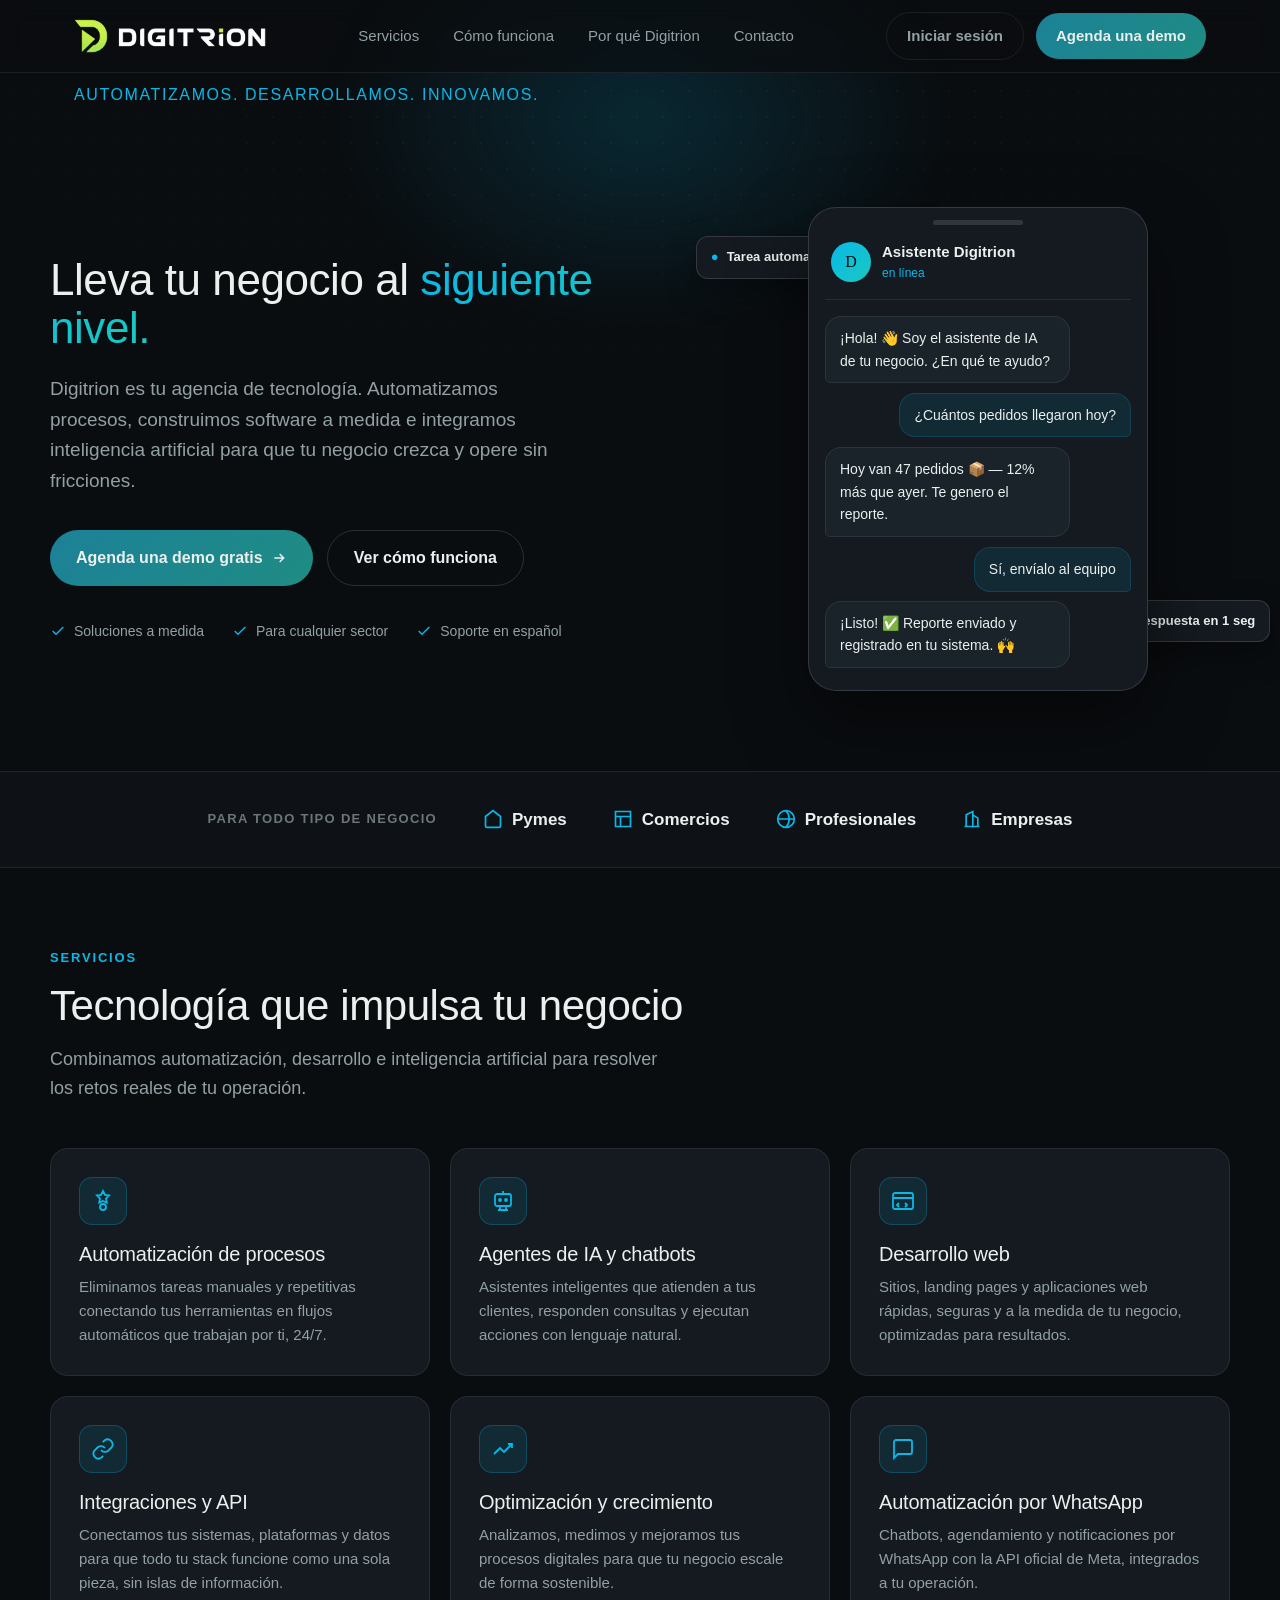
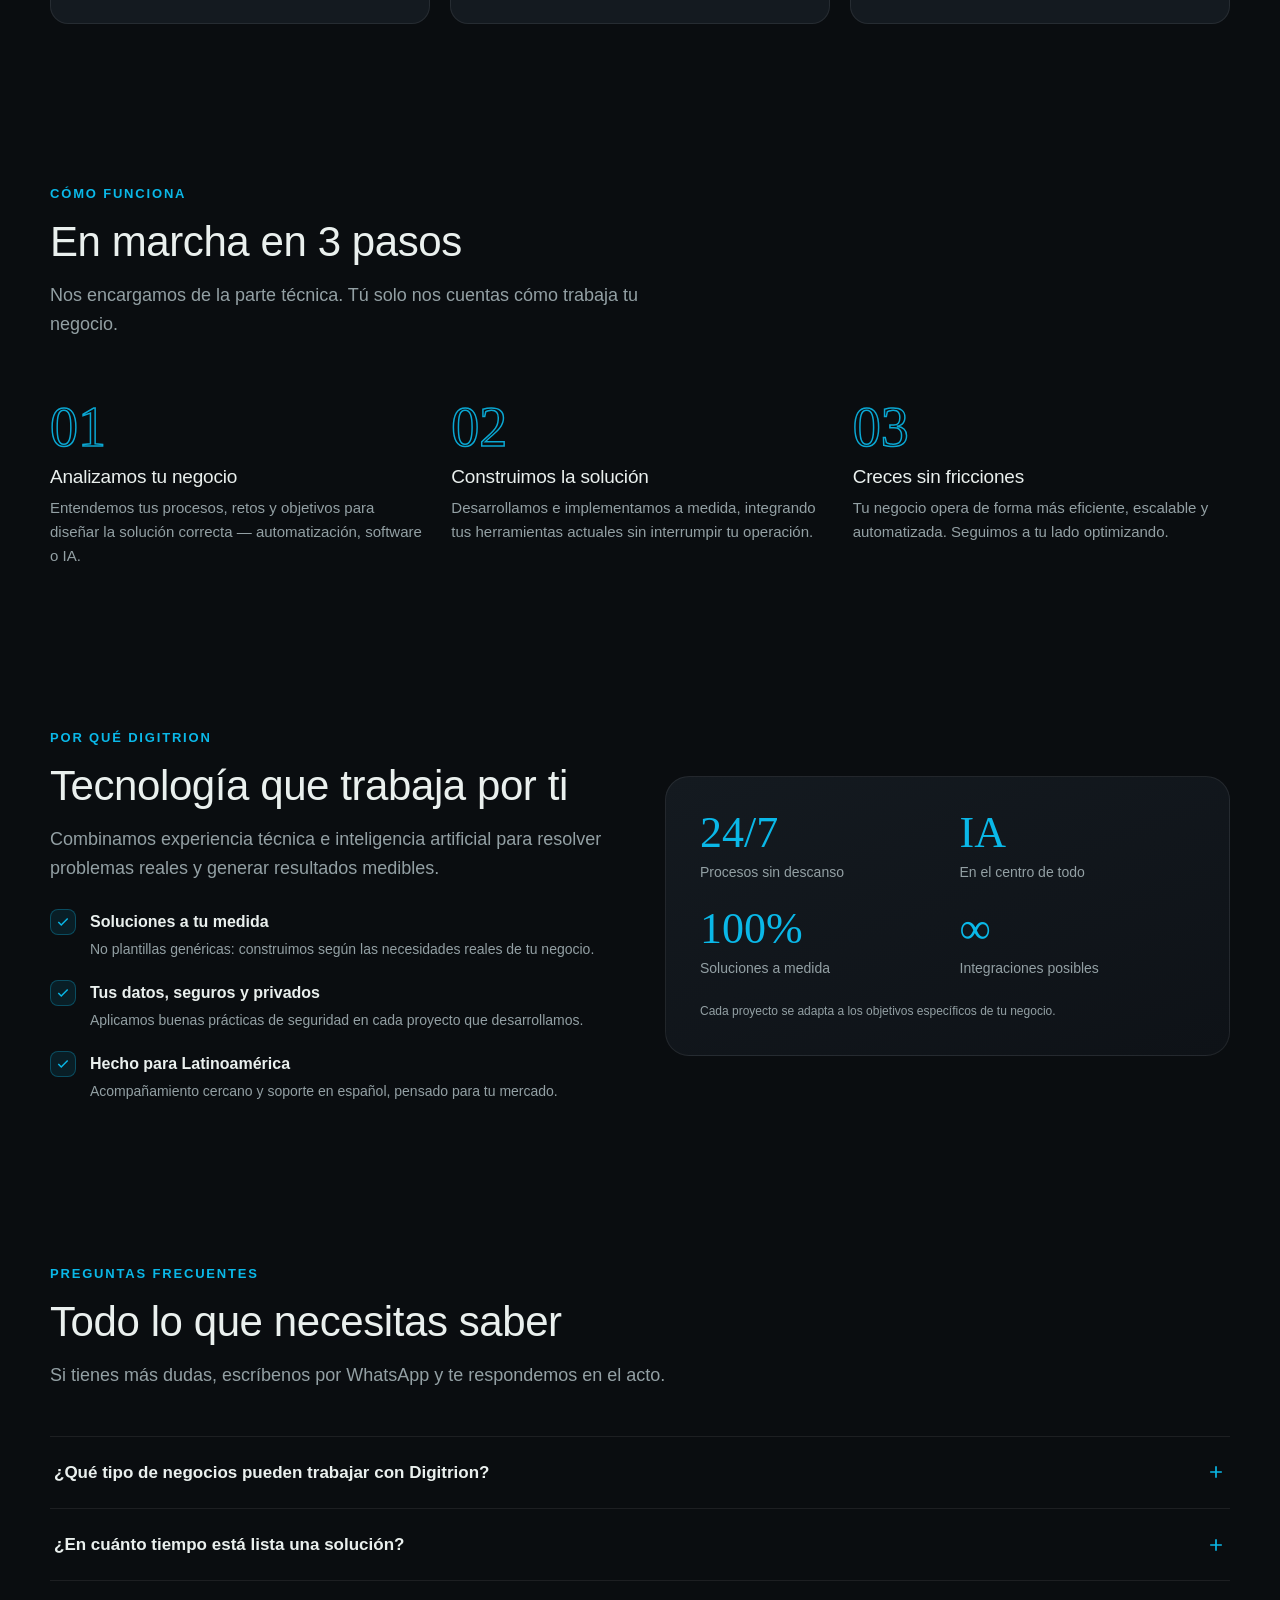
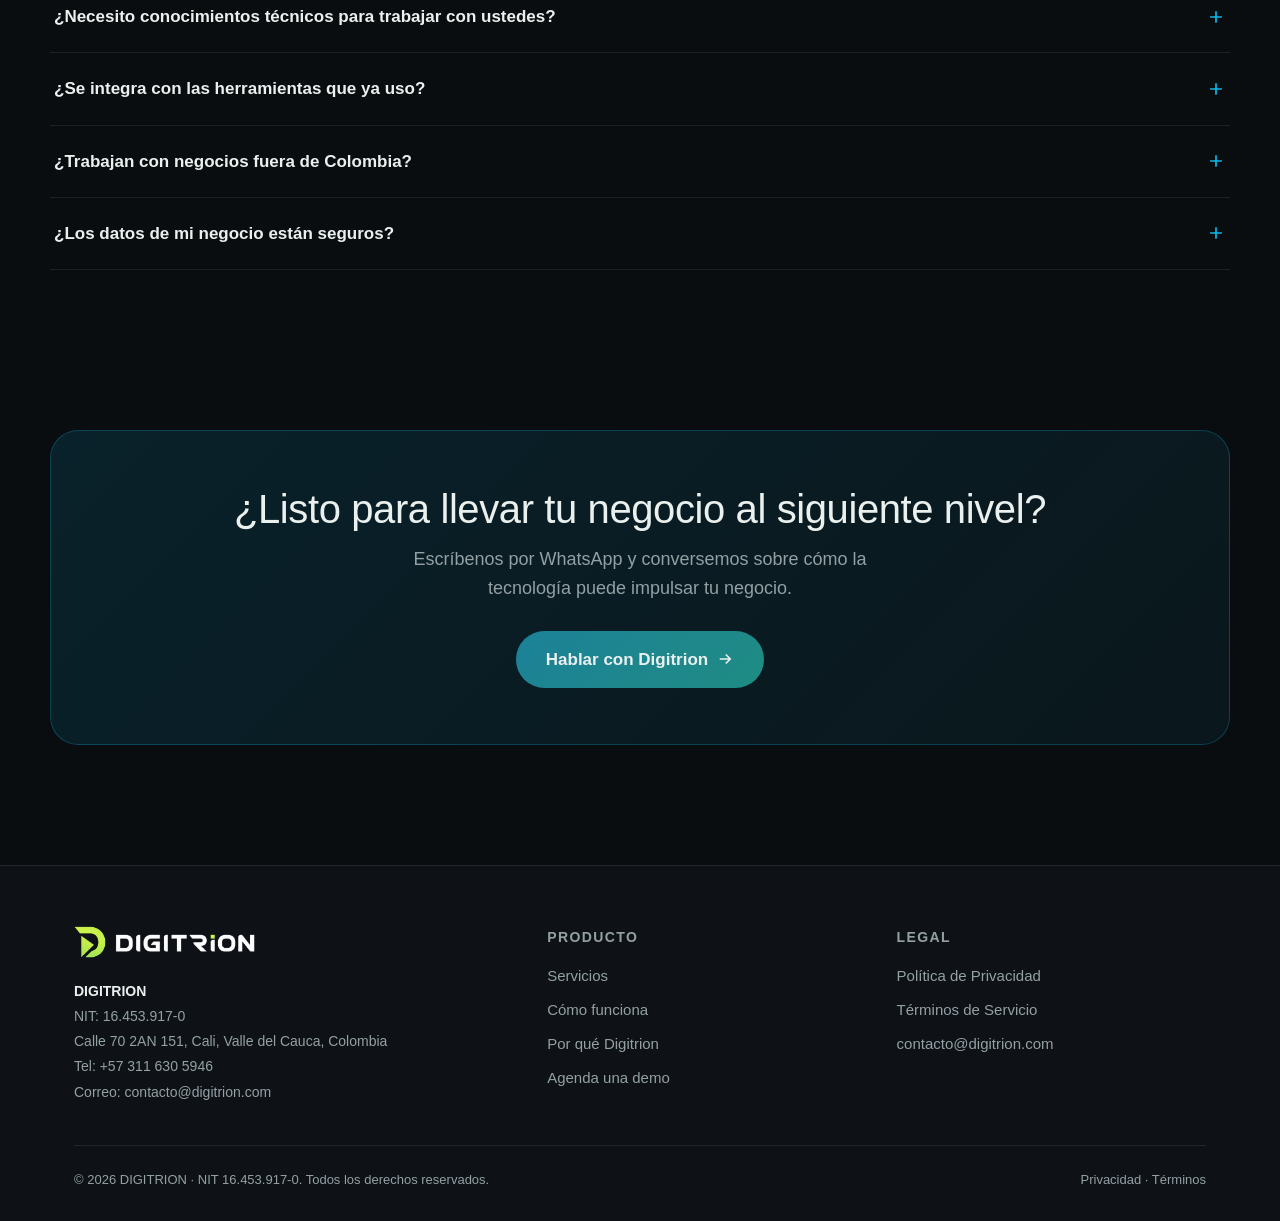
==== index.html @ e2b2ffc6 "Sitio web Digitrion: landing + páginas legales para despliegue con Docker/nginx - index.html con dat" ====
<!DOCTYPE html>
<html lang="es" prefix="og: https://ogp.me/ns#">
<head>
<meta charset="UTF-8" />
<meta name="viewport" content="width=device-width, initial-scale=1.0" />

<!-- SEO primario -->
<title>Digitrion | Automatización, Desarrollo Web e IA para tu negocio</title>
<meta name="description" content="Digitrion es tu agencia de tecnología: automatización de procesos, agentes de IA y chatbots, desarrollo web e integraciones para llevar cualquier negocio al siguiente nivel." />
<meta name="keywords" content="agencia de automatización, desarrollo web Colombia, agentes de IA, chatbots empresas, integraciones API, automatización de procesos, transformación digital, agencia tecnología LATAM" />
<meta name="author" content="Digitrion" />
<meta name="robots" content="index, follow" />
<meta name="theme-color" content="#0ab8e8" />
<link rel="canonical" href="https://digitrion.com/" />

<!-- Hreflang -->
<link rel="alternate" hreflang="es" href="https://digitrion.com/" />
<link rel="alternate" hreflang="es-CO" href="https://digitrion.com/" />
<link rel="alternate" hreflang="x-default" href="https://digitrion.com/" />

<!-- Open Graph (Facebook / Meta / WhatsApp) -->
<meta property="og:type" content="website" />
<meta property="og:url" content="https://digitrion.com/" />
<meta property="og:site_name" content="Digitrion" />
<meta property="og:title" content="Digitrion | Automatización, Desarrollo Web e IA para tu negocio" />
<meta property="og:description" content="Agencia de tecnología: automatización de procesos, desarrollo web, agentes de IA e integraciones para llevar tu negocio al siguiente nivel." />
<meta property="og:image" content="https://digitrion.com/og-image.jpg" />
<meta property="og:image:width" content="1200" />
<meta property="og:image:height" content="630" />
<meta property="og:image:alt" content="Digitrion — Automatización, desarrollo web e IA para empresas" />
<meta property="og:locale" content="es_CO" />

<!-- Twitter Card -->
<meta name="twitter:card" content="summary_large_image" />
<meta name="twitter:title" content="Digitrion | Automatización, Desarrollo Web e IA" />
<meta name="twitter:description" content="Agencia de tecnología: automatización, desarrollo web, agentes de IA e integraciones para tu negocio." />
<meta name="twitter:image" content="https://digitrion.com/og-image.jpg" />

<!-- Seguridad -->
<meta http-equiv="X-Content-Type-Options" content="nosniff" />
<meta http-equiv="X-Frame-Options" content="SAMEORIGIN" />
<meta name="referrer" content="strict-origin-when-cross-origin" />
<meta http-equiv="Permissions-Policy" content="camera=(), microphone=(), geolocation=(), payment=()" />
<meta http-equiv="Content-Security-Policy" content="default-src 'self'; style-src 'self' 'unsafe-inline' https://fonts.googleapis.com; font-src 'self' https://fonts.gstatic.com; script-src 'self' 'unsafe-inline'; img-src 'self' data: https:; connect-src 'self'; frame-ancestors 'self'; base-uri 'self'; form-action 'self';" />

<!-- Fuentes (performance: preconnect + display=swap) -->
<link rel="preconnect" href="https://fonts.googleapis.com">
<link rel="preconnect" href="https://fonts.gstatic.com" crossorigin>
<link href="https://fonts.googleapis.com/css2?family=Questrial&family=Manrope:wght@400;500;600;700&display=swap" rel="stylesheet">
<style>
  :root{
    --bg:#0a0d10;
    --bg-2:#0e1217;
    --surface:#141a20;
    --surface-2:#1a222a;
    --border:rgba(255,255,255,.08);
    --border-strong:rgba(255,255,255,.14);
    --text:#eaf0ee;
    --muted:#93a0a4;
    --accent:#0ab8e8;
    --accent-2:#19c9c0;
    --accent-3:#0891b8;
    --accent-soft:rgba(10,184,232,.10);
    --radius:18px;
    --maxw:1180px;
  }
  *{box-sizing:border-box;margin:0;padding:0}
  html{scroll-behavior:smooth}
  body{
    background:var(--bg);
    color:var(--text);
    font-family:'Manrope',sans-serif;
    line-height:1.6;
    overflow-x:hidden;
    -webkit-font-smoothing:antialiased;
  }
  /* background texture */
  body::before{
    content:"";position:fixed;inset:0;z-index:0;pointer-events:none;
    background-image:radial-gradient(rgba(255,255,255,.035) 1px,transparent 1px);
    background-size:26px 26px;
    mask-image:radial-gradient(ellipse 80% 60% at 50% 0%,#000 30%,transparent 75%);
  }
  body::after{
    content:"";position:fixed;top:-20%;left:50%;transform:translateX(-50%);
    width:900px;height:600px;z-index:0;pointer-events:none;
    background:radial-gradient(closest-side,rgba(10,184,232,.16),transparent 70%);
    filter:blur(20px);
  }
  .wrap{max-width:var(--maxw);margin:0 auto;padding:0 24px;position:relative;z-index:2}
  a{color:inherit;text-decoration:none}
  h1,h2,h3{font-family:'Questrial',sans-serif;font-weight:400;line-height:1.1;letter-spacing:-.01em}

  /* NAV */
  header{position:sticky;top:0;z-index:50;backdrop-filter:blur(12px);
    background:rgba(10,13,16,.7);border-bottom:1px solid var(--border)}
  nav{display:flex;align-items:center;justify-content:space-between;height:72px}
  .logo{display:flex;align-items:center;gap:10px;font-family:'Questrial',sans-serif;font-weight:400;font-size:22px;letter-spacing:-.02em}
  .logo .dot{width:11px;height:11px;border-radius:3px;background:var(--accent);box-shadow:0 0 16px var(--accent)}
  /* Brand lockup: logo + tagline al mismo ancho (logo = 192px en pantalla) */
  .brand{display:inline-flex;flex-direction:column;gap:5px;line-height:1}
  .brand img{width:192px;height:auto;display:block}
  /* Tagline bajo la línea de la cabecera: palabras juntas, alineadas con el logo */
  .topbar-tagline{
    font-family:'Questrial',sans-serif;font-weight:400;
    font-size:16px;letter-spacing:.1em;text-transform:uppercase;line-height:1;
    padding:14px 0;color:var(--accent);
  }
  .nav-links{display:flex;gap:34px;align-items:center}
  .nav-links a{color:var(--muted);font-size:15px;font-weight:500;transition:color .2s}
  .nav-links a:hover{color:var(--text)}
  .btn{display:inline-flex;align-items:center;gap:8px;font-weight:600;font-size:15px;
    padding:11px 20px;border-radius:999px;cursor:pointer;transition:.25s;white-space:nowrap}
  .btn-primary{background:linear-gradient(135deg,#1c8198,#1f8c83);color:#eaf0ee;border:none;font-weight:700}
  .btn-primary:hover{transform:translateY(-2px);box-shadow:0 8px 20px rgba(10,184,232,.12)}
  .btn-ghost{background:transparent;color:var(--text);border:1px solid var(--border-strong)}
  .btn-ghost:hover{border-color:var(--accent);color:var(--accent)}
  .nav-cta{display:flex;gap:12px;align-items:center}
  /* Botón "Iniciar sesión" del nav: más sutil */
  .nav-cta .btn-ghost{color:var(--muted);border-color:var(--border)}
  .burger{display:none;flex-direction:column;gap:5px;cursor:pointer;padding:8px}
  .burger span{width:24px;height:2px;background:var(--text);border-radius:2px}

  /* HERO */
  .hero{padding:90px 0 80px;display:grid;grid-template-columns:1.1fr .9fr;gap:60px;align-items:center}
  .badge{display:inline-flex;align-items:center;gap:8px;padding:7px 14px;border-radius:999px;
    background:var(--accent-soft);border:1px solid rgba(10,184,232,.25);color:var(--accent);
    font-size:13px;font-weight:600;margin-bottom:26px}
  .badge .pulse{width:7px;height:7px;border-radius:50%;background:var(--accent);
    box-shadow:0 0 0 0 rgba(10,184,232,.6);animation:pulse 2s infinite}
  @keyframes pulse{0%{box-shadow:0 0 0 0 rgba(10,184,232,.5)}70%{box-shadow:0 0 0 9px rgba(10,184,232,0)}100%{box-shadow:0 0 0 0 rgba(10,184,232,0)}}
  .hero h1{font-size:clamp(28px,3.7vw,44px);margin-bottom:22px;font-weight:400}
  .hero h1 .hl{background:linear-gradient(120deg,var(--accent),var(--accent-2));-webkit-background-clip:text;background-clip:text;-webkit-text-fill-color:transparent;color:var(--accent)}
  .hero p.lead{font-size:19px;color:var(--muted);max-width:520px;margin-bottom:34px}
  .hero-cta{display:flex;gap:14px;flex-wrap:wrap;margin-bottom:34px}
  .hero-cta .btn{padding:14px 26px;font-size:16px}
  .trust-row{display:flex;gap:28px;flex-wrap:wrap;color:var(--muted);font-size:14px}
  .trust-row .ti{display:flex;align-items:center;gap:8px}
  .trust-row svg{width:16px;height:16px;stroke:var(--accent)}

  /* chat mockup */
  .mock{position:relative}
  .phone{background:var(--surface);border:1px solid var(--border-strong);border-radius:28px;
    padding:18px 16px 22px;box-shadow:0 30px 70px rgba(0,0,0,.5);max-width:340px;margin:0 auto;position:relative}
  .phone::before{content:"";position:absolute;top:12px;left:50%;transform:translateX(-50%);width:90px;height:5px;border-radius:99px;background:rgba(255,255,255,.12)}
  .chat-head{display:flex;align-items:center;gap:11px;padding:14px 6px 16px;border-bottom:1px solid var(--border);margin-bottom:16px}
  .chat-av{width:40px;height:40px;border-radius:50%;background:linear-gradient(135deg,var(--accent),var(--accent-2));display:flex;align-items:center;justify-content:center;font-weight:400;color:#0a0d10;font-family:'Questrial'}
  .chat-head .nm{font-weight:700;font-size:15px}
  .chat-head .st{font-size:12px;color:var(--accent)}
  .bubbles{display:flex;flex-direction:column;gap:10px;min-height:300px}
  .bub{max-width:80%;padding:10px 14px;border-radius:16px;font-size:14px;opacity:0;transform:translateY(10px);animation:rise .5s forwards}
  .bub.in{align-self:flex-start;background:var(--surface-2);border:1px solid var(--border);border-bottom-left-radius:5px}
  .bub.out{align-self:flex-end;background:rgba(10,184,232,.10);color:var(--text);border:1px solid rgba(10,184,232,.18);font-weight:500;border-bottom-right-radius:5px}
  .bub:nth-child(1){animation-delay:.3s}
  .bub:nth-child(2){animation-delay:1.0s}
  .bub:nth-child(3){animation-delay:1.7s}
  .bub:nth-child(4){animation-delay:2.5s}
  .bub:nth-child(5){animation-delay:3.3s}
  @keyframes rise{to{opacity:1;transform:translateY(0)}}
  .float-tag{position:absolute;background:var(--surface);border:1px solid var(--border-strong);border-radius:12px;padding:10px 14px;font-size:13px;font-weight:600;display:flex;align-items:center;gap:8px;box-shadow:0 12px 30px rgba(0,0,0,.4)}
  .float-tag .ic{color:var(--accent)}
  .ft-1{top:6%;left:-6%;animation:bob 4s ease-in-out infinite}
  .ft-2{bottom:10%;right:-8%;animation:bob 4s ease-in-out infinite .8s}
  @keyframes bob{0%,100%{transform:translateY(0)}50%{transform:translateY(-10px)}}

  /* SECTION shells */
  section{position:relative;z-index:2}
  .section-pad{padding:80px 0}
  .eyebrow{color:var(--accent);font-weight:700;font-size:13px;letter-spacing:.14em;text-transform:uppercase;margin-bottom:14px}
  .section-title{font-size:clamp(28px,3.6vw,42px);margin-bottom:16px}
  .section-sub{color:var(--muted);font-size:18px;max-width:620px}
  .center{text-align:center;margin:0 auto}

  /* logos / para quién */
  .who{border-top:1px solid var(--border);border-bottom:1px solid var(--border);padding:34px 0;background:var(--bg-2)}
  .who-row{display:flex;align-items:center;justify-content:center;gap:46px;flex-wrap:wrap;color:var(--muted);font-weight:600}
  .who-row .lbl{font-size:13px;letter-spacing:.1em;text-transform:uppercase;color:var(--muted);opacity:.7}
  .who-row .it{display:flex;align-items:center;gap:9px;font-size:17px;color:var(--text)}
  .who-row .it svg{width:20px;height:20px;stroke:var(--accent)}

  /* services */
  .grid-3{display:grid;grid-template-columns:repeat(3,1fr);gap:20px;margin-top:46px}
  .card{background:var(--surface);border:1px solid var(--border);border-radius:var(--radius);padding:28px;transition:.3s;position:relative;overflow:hidden}
  .card:hover{border-color:var(--border-strong);transform:translateY(-4px);background:var(--surface-2)}
  .card .ic-wrap{width:48px;height:48px;border-radius:13px;background:var(--accent-soft);border:1px solid rgba(10,184,232,.25);display:flex;align-items:center;justify-content:center;margin-bottom:18px}
  .card .ic-wrap svg{width:24px;height:24px;stroke:var(--accent);fill:none;stroke-width:1.8}
  .card h3{font-size:20px;margin-bottom:10px}
  .card p{color:var(--muted);font-size:15px}

  /* steps */
  .steps{display:grid;grid-template-columns:repeat(3,1fr);gap:24px;margin-top:46px}
  .step{position:relative;padding-top:14px}
  .step .num{font-family:'Questrial';font-size:56px;font-weight:400;color:transparent;-webkit-text-stroke:1.5px var(--accent);line-height:1;margin-bottom:12px;opacity:.9}
  .step h3{font-size:19px;margin-bottom:8px}
  .step p{color:var(--muted);font-size:15px}

  /* benefits split */
  .split{display:grid;grid-template-columns:1fr 1fr;gap:50px;align-items:center}
  .blist{list-style:none;display:flex;flex-direction:column;gap:18px;margin-top:26px}
  .blist li{display:flex;gap:14px;align-items:flex-start}
  .blist .chk{flex:none;width:26px;height:26px;border-radius:8px;background:var(--accent-soft);border:1px solid rgba(10,184,232,.3);display:flex;align-items:center;justify-content:center}
  .blist .chk svg{width:14px;height:14px;stroke:var(--accent);stroke-width:2.5}
  .blist b{display:block;font-size:16px;margin-bottom:2px}
  .blist span{color:var(--muted);font-size:14px}
  .stat-card{background:linear-gradient(160deg,var(--surface),var(--bg-2));border:1px solid var(--border);border-radius:24px;padding:34px}
  .stat-grid{display:grid;grid-template-columns:1fr 1fr;gap:24px}
  .stat .big{font-family:'Questrial';font-size:44px;font-weight:400;color:var(--accent);line-height:1}
  .stat .lbl{color:var(--muted);font-size:14px;margin-top:6px}

  /* CTA */
  .cta-band{background:linear-gradient(135deg,rgba(10,184,232,.12),rgba(10,184,232,.06));border:1px solid rgba(10,184,232,.25);border-radius:28px;padding:56px 40px;text-align:center;position:relative;overflow:hidden}
  .cta-band h2{font-size:clamp(28px,3.6vw,40px);margin-bottom:14px;color:var(--text)}
  .cta-band p{color:var(--muted);font-size:18px;max-width:520px;margin:0 auto 28px}

  /* footer */
  footer{border-top:1px solid var(--border);background:var(--bg-2);padding:60px 0 30px;position:relative;z-index:2;margin-top:40px}
  .foot-grid{display:grid;grid-template-columns:1.4fr 1fr 1fr;gap:40px;margin-bottom:40px}
  .foot-grid h4{font-size:14px;letter-spacing:.1em;text-transform:uppercase;color:var(--muted);margin-bottom:16px}
  .foot-grid a{display:block;color:var(--muted);font-size:15px;margin-bottom:10px;transition:.2s}
  .foot-grid a:hover{color:var(--accent)}
  .legal-block{color:var(--muted);font-size:14px;line-height:1.8;margin-top:14px}
  .legal-block strong{color:var(--text)}
  .foot-bottom{border-top:1px solid var(--border);padding-top:24px;display:flex;justify-content:space-between;flex-wrap:wrap;gap:14px;color:var(--muted);font-size:13px}
  .foot-bottom a{color:var(--muted)}
  .foot-bottom a:hover{color:var(--accent)}

  /* reveal */
  .reveal{opacity:0;transform:translateY(24px);transition:opacity .7s ease,transform .7s ease}
  .reveal.show{opacity:1;transform:none}

  /* FAQ */
  .faq{padding:80px 0}
  .faq-list{margin-top:46px;display:flex;flex-direction:column;gap:0}
  .faq-item{border-bottom:1px solid var(--border)}
  .faq-item:first-child{border-top:1px solid var(--border)}
  .faq-q{display:flex;justify-content:space-between;align-items:center;gap:16px;padding:22px 4px;cursor:pointer;font-weight:600;font-size:17px;list-style:none;user-select:none}
  .faq-q::-webkit-details-marker{display:none}
  .faq-q svg{flex-shrink:0;width:20px;height:20px;stroke:var(--accent);transition:transform .3s}
  details[open] .faq-q svg{transform:rotate(45deg)}
  .faq-a{padding:0 4px 20px;color:var(--muted);font-size:16px;line-height:1.7;max-width:680px}

  /* responsive — tablet */
  @media(max-width:900px){
    .hero{grid-template-columns:1fr;gap:40px;padding:60px 0 40px}
    .mock{order:2}
    .grid-3{grid-template-columns:1fr 1fr}
    .steps{grid-template-columns:1fr}
    .split{grid-template-columns:1fr;gap:34px}
    .foot-grid{grid-template-columns:1fr 1fr}
    .nav-links{display:none;flex-direction:column;gap:0;position:absolute;top:72px;left:0;right:0;background:var(--bg-2);border-bottom:1px solid var(--border);z-index:100;padding:8px 0}
    .nav-links.open{display:flex}
    .nav-links a{padding:14px 24px;font-size:16px;border-bottom:1px solid var(--border)}
    .nav-cta .btn-ghost{display:none}
    .burger{display:flex}
    .who-row{gap:20px}
    .hero h1{font-size:clamp(30px,5vw,46px)}
    .cta-band{padding:44px 28px}
  }
  /* responsive — mobile medio */
  @media(max-width:640px){
    .grid-3{grid-template-columns:1fr}
    .stat-grid{grid-template-columns:1fr 1fr}
    .section-pad{padding:56px 0}
    .faq{padding:56px 0}
    .hero{padding:44px 0 32px}
    .steps{grid-template-columns:1fr}
  }
  /* responsive — móvil pequeño */
  @media(max-width:480px){
    .foot-grid{grid-template-columns:1fr}
    .stat-grid{grid-template-columns:1fr}
    .hero-cta{flex-direction:column}
    .hero-cta .btn{width:100%;justify-content:center}
    .trust-row{flex-direction:column;gap:8px}
    .phone{max-width:100%}
    .cta-band{padding:36px 20px}
    .hero h1{font-size:28px}
    .hero p.lead{font-size:16px}
    .section-title{font-size:24px}
    .who-row{flex-direction:column;gap:12px;align-items:flex-start;padding:22px 24px}
    .card{padding:20px}
    .faq-q{font-size:15px}
    .faq-a{font-size:15px}
    /* En móvil pequeño: cabecera limpia (solo logo + hamburguesa) */
    .nav-cta .btn-primary{display:none}
    /* Touch targets mínimo 44px */
    .btn{min-height:44px}
    .nav-links a{min-height:44px;display:flex;align-items:center}
  }
</style>
</head>
<body>

<header>
  <div class="wrap">
    <nav>
      <a href="#" class="brand" aria-label="Digitrion - Inicio">
        <img src="logo.png" alt="Digitrion" />
      </a>
      <div class="nav-links">
        <a href="#servicios">Servicios</a>
        <a href="#como">Cómo funciona</a>
        <a href="#porque">Por qué Digitrion</a>
        <a href="#contacto">Contacto</a>
      </div>
      <div class="nav-cta">
        <a href="#contacto" class="btn btn-ghost">Iniciar sesión</a>
        <a href="https://wa.me/573116305946?text=Hola%20Digitrion,%20quiero%20una%20demo" class="btn btn-primary" target="_blank" rel="noopener">Agenda una demo</a>
        <div class="burger" id="burger"><span></span><span></span><span></span></div>
      </div>
    </nav>
  </div>
</header>

<div class="wrap">
  <p class="topbar-tagline">Automatizamos. Desarrollamos. Innovamos.</p>
</div>

<main>
  <!-- HERO -->
  <section class="wrap hero">
    <div class="hero-copy">
      <h1>Lleva tu negocio al <span class="hl">siguiente nivel.</span></h1>
      <p class="lead">Digitrion es tu agencia de tecnología. Automatizamos procesos, construimos software a medida e integramos inteligencia artificial para que tu negocio crezca y opere sin fricciones.</p>
      <div class="hero-cta">
        <a href="https://wa.me/573116305946?text=Hola%20Digitrion,%20quiero%20una%20demo" class="btn btn-primary" target="_blank" rel="noopener">
          Agenda una demo gratis
          <svg width="16" height="16" viewBox="0 0 24 24" fill="none" stroke="currentColor" stroke-width="2.2"><path d="M5 12h14M13 6l6 6-6 6"/></svg>
        </a>
        <a href="#como" class="btn btn-ghost">Ver cómo funciona</a>
      </div>
      <div class="trust-row">
        <div class="ti"><svg viewBox="0 0 24 24" fill="none" stroke-width="2"><path d="M20 6L9 17l-5-5"/></svg> Soluciones a medida</div>
        <div class="ti"><svg viewBox="0 0 24 24" fill="none" stroke-width="2"><path d="M20 6L9 17l-5-5"/></svg> Para cualquier sector</div>
        <div class="ti"><svg viewBox="0 0 24 24" fill="none" stroke-width="2"><path d="M20 6L9 17l-5-5"/></svg> Soporte en español</div>
      </div>
    </div>

    <div class="mock">
      <div class="float-tag ft-1"><span class="ic">●</span> Tarea automatizada</div>
      <div class="float-tag ft-2"><span class="ic">⚡</span> Respuesta en 1 seg</div>
      <div class="phone">
        <div class="chat-head">
          <div class="chat-av">D</div>
          <div>
            <div class="nm">Asistente Digitrion</div>
            <div class="st">en línea</div>
          </div>
        </div>
        <div class="bubbles">
          <div class="bub in">¡Hola! 👋 Soy el asistente de IA de tu negocio. ¿En qué te ayudo?</div>
          <div class="bub out">¿Cuántos pedidos llegaron hoy?</div>
          <div class="bub in">Hoy van 47 pedidos 📦 — 12% más que ayer. Te genero el reporte.</div>
          <div class="bub out">Sí, envíalo al equipo</div>
          <div class="bub in">¡Listo! ✅ Reporte enviado y registrado en tu sistema. 🙌</div>
        </div>
      </div>
    </div>
  </section>

  <!-- PARA QUIÉN -->
  <section class="who">
    <div class="wrap who-row">
      <span class="lbl">Para todo tipo de negocio</span>
      <span class="it"><svg viewBox="0 0 24 24" fill="none" stroke-width="2"><path d="M3 9l9-7 9 7v11a2 2 0 01-2 2H5a2 2 0 01-2-2z"/></svg> Pymes</span>
      <span class="it"><svg viewBox="0 0 24 24" fill="none" stroke-width="2"><path d="M3 3h18v18H3zM3 9h18M9 21V9"/></svg> Comercios</span>
      <span class="it"><svg viewBox="0 0 24 24" fill="none" stroke-width="2"><circle cx="12" cy="12" r="10"/><path d="M2 12h20M12 2a15 15 0 010 20"/></svg> Profesionales</span>
      <span class="it"><svg viewBox="0 0 24 24" fill="none" stroke-width="2"><path d="M3 21h18M5 21V7l8-4v18M19 21V11l-6-4"/></svg> Empresas</span>
    </div>
  </section>

  <!-- SERVICIOS -->
  <section id="servicios" class="wrap section-pad">
    <div class="reveal">
      <p class="eyebrow">Servicios</p>
      <h2 class="section-title">Tecnología que impulsa tu negocio</h2>
      <p class="section-sub">Combinamos automatización, desarrollo e inteligencia artificial para resolver los retos reales de tu operación.</p>
    </div>
    <div class="grid-3">
      <div class="card reveal">
        <div class="ic-wrap"><svg viewBox="0 0 24 24"><path d="M12 2l2 4 4 .5-3 3 .8 4.3L12 12l-3.8 1.8.8-4.3-3-3 4-.5z"/><circle cx="12" cy="18" r="3"/></svg></div>
        <h3>Automatización de procesos</h3>
        <p>Eliminamos tareas manuales y repetitivas conectando tus herramientas en flujos automáticos que trabajan por ti, 24/7.</p>
      </div>
      <div class="card reveal">
        <div class="ic-wrap"><svg viewBox="0 0 24 24"><rect x="4" y="5" width="16" height="12" rx="2"/><circle cx="9" cy="11" r="1"/><circle cx="15" cy="11" r="1"/><path d="M9 17v3M15 17v3M7 21h10M12 2v3"/></svg></div>
        <h3>Agentes de IA y chatbots</h3>
        <p>Asistentes inteligentes que atienden a tus clientes, responden consultas y ejecutan acciones con lenguaje natural.</p>
      </div>
      <div class="card reveal">
        <div class="ic-wrap"><svg viewBox="0 0 24 24"><rect x="2" y="4" width="20" height="16" rx="2"/><path d="M2 9h20M8 14l-2 2 2 2M14 14l2 2-2 2"/></svg></div>
        <h3>Desarrollo web</h3>
        <p>Sitios, landing pages y aplicaciones web rápidas, seguras y a la medida de tu negocio, optimizadas para resultados.</p>
      </div>
      <div class="card reveal">
        <div class="ic-wrap"><svg viewBox="0 0 24 24"><path d="M10 13a5 5 0 007.5.5l3-3a5 5 0 00-7-7l-1.7 1.7"/><path d="M14 11a5 5 0 00-7.5-.5l-3 3a5 5 0 007 7l1.7-1.7"/></svg></div>
        <h3>Integraciones y API</h3>
        <p>Conectamos tus sistemas, plataformas y datos para que todo tu stack funcione como una sola pieza, sin islas de información.</p>
      </div>
      <div class="card reveal">
        <div class="ic-wrap"><svg viewBox="0 0 24 24"><path d="M3 17l6-6 4 4 7-7"/><path d="M17 7h4v4"/></svg></div>
        <h3>Optimización y crecimiento</h3>
        <p>Analizamos, medimos y mejoramos tus procesos digitales para que tu negocio escale de forma sostenible.</p>
      </div>
      <div class="card reveal">
        <div class="ic-wrap"><svg viewBox="0 0 24 24"><path d="M21 15a2 2 0 01-2 2H7l-4 4V5a2 2 0 012-2h14a2 2 0 012 2z"/></svg></div>
        <h3>Automatización por WhatsApp</h3>
        <p>Chatbots, agendamiento y notificaciones por WhatsApp con la API oficial de Meta, integrados a tu operación.</p>
      </div>
    </div>
  </section>

  <!-- CÓMO FUNCIONA -->
  <section id="como" class="wrap section-pad">
    <div class="reveal">
      <p class="eyebrow">Cómo funciona</p>
      <h2 class="section-title">En marcha en 3 pasos</h2>
      <p class="section-sub">Nos encargamos de la parte técnica. Tú solo nos cuentas cómo trabaja tu negocio.</p>
    </div>
    <div class="steps">
      <div class="step reveal">
        <div class="num">01</div>
        <h3>Analizamos tu negocio</h3>
        <p>Entendemos tus procesos, retos y objetivos para diseñar la solución correcta — automatización, software o IA.</p>
      </div>
      <div class="step reveal">
        <div class="num">02</div>
        <h3>Construimos la solución</h3>
        <p>Desarrollamos e implementamos a medida, integrando tus herramientas actuales sin interrumpir tu operación.</p>
      </div>
      <div class="step reveal">
        <div class="num">03</div>
        <h3>Creces sin fricciones</h3>
        <p>Tu negocio opera de forma más eficiente, escalable y automatizada. Seguimos a tu lado optimizando.</p>
      </div>
    </div>
  </section>

  <!-- POR QUÉ -->
  <section id="porque" class="wrap section-pad">
    <div class="split">
      <div class="reveal">
        <p class="eyebrow">Por qué Digitrion</p>
        <h2 class="section-title">Tecnología que trabaja por ti</h2>
        <p class="section-sub">Combinamos experiencia técnica e inteligencia artificial para resolver problemas reales y generar resultados medibles.</p>
        <ul class="blist">
          <li><span class="chk"><svg viewBox="0 0 24 24" fill="none"><path d="M20 6L9 17l-5-5"/></svg></span><div><b>Soluciones a tu medida</b><span>No plantillas genéricas: construimos según las necesidades reales de tu negocio.</span></div></li>
          <li><span class="chk"><svg viewBox="0 0 24 24" fill="none"><path d="M20 6L9 17l-5-5"/></svg></span><div><b>Tus datos, seguros y privados</b><span>Aplicamos buenas prácticas de seguridad en cada proyecto que desarrollamos.</span></div></li>
          <li><span class="chk"><svg viewBox="0 0 24 24" fill="none"><path d="M20 6L9 17l-5-5"/></svg></span><div><b>Hecho para Latinoamérica</b><span>Acompañamiento cercano y soporte en español, pensado para tu mercado.</span></div></li>
        </ul>
      </div>
      <div class="stat-card reveal">
        <div class="stat-grid">
          <div class="stat"><div class="big">24/7</div><div class="lbl">Procesos sin descanso</div></div>
          <div class="stat"><div class="big">IA</div><div class="lbl">En el centro de todo</div></div>
          <div class="stat"><div class="big">100%</div><div class="lbl">Soluciones a medida</div></div>
          <div class="stat"><div class="big">∞</div><div class="lbl">Integraciones posibles</div></div>
        </div>
        <p style="color:var(--muted);font-size:12px;margin-top:22px">Cada proyecto se adapta a los objetivos específicos de tu negocio.</p>
      </div>
    </div>
  </section>

  <!-- FAQ -->
  <section class="wrap faq" id="faq">
    <div class="reveal">
      <p class="eyebrow">Preguntas frecuentes</p>
      <h2 class="section-title">Todo lo que necesitas saber</h2>
      <p class="section-sub">Si tienes más dudas, escríbenos por WhatsApp y te respondemos en el acto.</p>
    </div>
    <div class="faq-list reveal">
      <details class="faq-item">
        <summary class="faq-q">¿Qué tipo de negocios pueden trabajar con Digitrion?<svg viewBox="0 0 24 24" fill="none" stroke-width="2"><path d="M12 5v14M5 12h14"/></svg></summary>
        <p class="faq-a">Cualquiera. Trabajamos con pymes, comercios, profesionales independientes y empresas de todos los sectores. Adaptamos cada solución —automatización, software o IA— a tu operación específica.</p>
      </details>
      <details class="faq-item">
        <summary class="faq-q">¿En cuánto tiempo está lista una solución?<svg viewBox="0 0 24 24" fill="none" stroke-width="2"><path d="M12 5v14M5 12h14"/></svg></summary>
        <p class="faq-a">Depende del alcance. Una automatización o landing page puede estar lista en pocos días; un desarrollo a medida o una integración compleja toma más. En la primera conversación te damos un estimado claro.</p>
      </details>
      <details class="faq-item">
        <summary class="faq-q">¿Necesito conocimientos técnicos para trabajar con ustedes?<svg viewBox="0 0 24 24" fill="none" stroke-width="2"><path d="M12 5v14M5 12h14"/></svg></summary>
        <p class="faq-a">No. Nos encargamos de toda la parte técnica. Tú solo nos cuentas qué necesitas y cómo funciona tu negocio; nosotros diseñamos, construimos y mantenemos la solución.</p>
      </details>
      <details class="faq-item">
        <summary class="faq-q">¿Se integra con las herramientas que ya uso?<svg viewBox="0 0 24 24" fill="none" stroke-width="2"><path d="M12 5v14M5 12h14"/></svg></summary>
        <p class="faq-a">Sí. Conectamos tus sistemas actuales —CRM, hojas de cálculo, pasarelas de pago, WhatsApp, bases de datos y más— mediante integraciones y API para que todo funcione como una sola pieza.</p>
      </details>
      <details class="faq-item">
        <summary class="faq-q">¿Trabajan con negocios fuera de Colombia?<svg viewBox="0 0 24 24" fill="none" stroke-width="2"><path d="M12 5v14M5 12h14"/></svg></summary>
        <p class="faq-a">Sí. Trabajamos con clientes en toda Latinoamérica de forma remota, con soporte y comunicación en español.</p>
      </details>
      <details class="faq-item">
        <summary class="faq-q">¿Los datos de mi negocio están seguros?<svg viewBox="0 0 24 24" fill="none" stroke-width="2"><path d="M12 5v14M5 12h14"/></svg></summary>
        <p class="faq-a">Sí. Aplicamos buenas prácticas de seguridad y aislamiento de datos, y cumplimos con la Ley 1581 de 2012 de Colombia. Puedes leer nuestra <a href="privacidad.html" style="color:var(--accent)">Política de Privacidad</a> completa.</p>
      </details>
    </div>
  </section>

  <!-- CTA -->
  <section id="contacto" class="wrap section-pad">
    <div class="cta-band reveal">
      <h2>¿Listo para llevar tu negocio al siguiente nivel?</h2>
      <p>Escríbenos por WhatsApp y conversemos sobre cómo la tecnología puede impulsar tu negocio.</p>
      <a href="https://wa.me/573116305946?text=Hola%20Digitrion,%20quiero%20una%20demo" class="btn btn-primary" style="padding:15px 30px;font-size:17px" target="_blank" rel="noopener">
        Hablar con Digitrion
        <svg width="18" height="18" viewBox="0 0 24 24" fill="none" stroke="currentColor" stroke-width="2.2"><path d="M5 12h14M13 6l6 6-6 6"/></svg>
      </a>
    </div>
  </section>
</main>

<!-- FOOTER con datos legales requeridos por Meta -->
<footer>
  <div class="wrap">
    <div class="foot-grid">
      <div>
        <a href="#" class="logo" aria-label="Digitrion">
          <img src="logo.png" alt="Digitrion" height="32" />
        </a>
        <div class="legal-block">
          <strong>DIGITRION</strong><br>
          NIT: 16.453.917-0<br>
          Calle 70 2AN 151, Cali, Valle del Cauca, Colombia<br>
          Tel: +57 311 630 5946<br>
          Correo: contacto@digitrion.com
        </div>
      </div>
      <div>
        <h4>Producto</h4>
        <a href="#servicios">Servicios</a>
        <a href="#como">Cómo funciona</a>
        <a href="#porque">Por qué Digitrion</a>
        <a href="https://wa.me/573116305946" target="_blank" rel="noopener">Agenda una demo</a>
      </div>
      <div>
        <h4>Legal</h4>
        <a href="privacidad.html">Política de Privacidad</a>
        <a href="terminos.html">Términos de Servicio</a>
        <a href="mailto:contacto@digitrion.com">contacto@digitrion.com</a>
      </div>
    </div>
    <div class="foot-bottom">
      <span>© <span id="year"></span> DIGITRION · NIT 16.453.917-0. Todos los derechos reservados.</span>
      <span><a href="privacidad.html">Privacidad</a> · <a href="terminos.html">Términos</a></span>
    </div>
  </div>
</footer>

<script type="application/ld+json">
{
  "@context": "https://schema.org",
  "@graph": [
    {
      "@type": "WebSite",
      "@id": "https://digitrion.com/#website",
      "url": "https://digitrion.com/",
      "name": "Digitrion",
      "description": "Agencia de tecnología: automatización, desarrollo web e IA para empresas",
      "inLanguage": "es-CO"
    },
    {
      "@type": ["LocalBusiness", "ProfessionalService"],
      "@id": "https://digitrion.com/#organization",
      "name": "Digitrion",
      "legalName": "DIGITRION",
      "url": "https://digitrion.com/",
      "email": "contacto@digitrion.com",
      "telephone": "+573116305946",
      "description": "Agencia de tecnología que ofrece automatización de procesos, desarrollo web, agentes de IA e integraciones para empresas en Latinoamérica.",
      "address": {
        "@type": "PostalAddress",
        "streetAddress": "Calle 70 2AN 151",
        "addressLocality": "Cali",
        "addressRegion": "Valle del Cauca",
        "addressCountry": "CO"
      },
      "areaServed": {"@type": "GeoCircle", "geoMidpoint": {"@type": "GeoCoordinates", "latitude": 3.4516, "longitude": -76.5320}, "geoRadius": "5000000"},
      "priceRange": "$$",
      "openingHoursSpecification": {"@type": "OpeningHoursSpecification", "dayOfWeek": ["Monday","Tuesday","Wednesday","Thursday","Friday"], "opens": "08:00", "closes": "18:00"},
      "hasOfferCatalog": {
        "@type": "OfferCatalog",
        "name": "Servicios de Digitrion",
        "itemListElement": [
          {"@type": "Offer", "itemOffered": {"@type": "Service", "name": "Automatización de procesos", "description": "Eliminación de tareas manuales conectando herramientas en flujos automáticos"}},
          {"@type": "Offer", "itemOffered": {"@type": "Service", "name": "Agentes de IA y chatbots", "description": "Asistentes inteligentes que atienden clientes y ejecutan acciones con lenguaje natural"}},
          {"@type": "Offer", "itemOffered": {"@type": "Service", "name": "Desarrollo web", "description": "Sitios, landing pages y aplicaciones web a medida, rápidas y seguras"}},
          {"@type": "Offer", "itemOffered": {"@type": "Service", "name": "Integraciones y API", "description": "Conexión de sistemas, plataformas y datos en un solo stack"}},
          {"@type": "Offer", "itemOffered": {"@type": "Service", "name": "Optimización y crecimiento", "description": "Análisis y mejora de procesos digitales para escalar el negocio"}}
        ]
      }
    },
    {
      "@type": "FAQPage",
      "mainEntity": [
        {"@type": "Question", "name": "¿Qué tipo de negocios pueden trabajar con Digitrion?", "acceptedAnswer": {"@type": "Answer", "text": "Cualquiera. Trabajamos con pymes, comercios, profesionales independientes y empresas de todos los sectores, adaptando cada solución a su operación."}},
        {"@type": "Question", "name": "¿En cuánto tiempo está lista una solución?", "acceptedAnswer": {"@type": "Answer", "text": "Depende del alcance. Una automatización o landing page puede estar lista en pocos días; un desarrollo a medida toma más. Damos un estimado claro en la primera conversación."}},
        {"@type": "Question", "name": "¿Necesito conocimientos técnicos para trabajar con ustedes?", "acceptedAnswer": {"@type": "Answer", "text": "No. Nos encargamos de toda la parte técnica. Tú solo nos cuentas qué necesitas y cómo funciona tu negocio."}},
        {"@type": "Question", "name": "¿Se integra con las herramientas que ya uso?", "acceptedAnswer": {"@type": "Answer", "text": "Sí. Conectamos tus sistemas actuales como CRM, hojas de cálculo, pasarelas de pago, WhatsApp y bases de datos mediante integraciones y API."}},
        {"@type": "Question", "name": "¿Trabajan con negocios fuera de Colombia?", "acceptedAnswer": {"@type": "Answer", "text": "Sí. Trabajamos con clientes en toda Latinoamérica de forma remota, con soporte en español."}}
      ]
    }
  ]
}
</script>
<script>
  document.getElementById('year').textContent = new Date().getFullYear();

  // Reveal on scroll (a prueba de fallos: si algo falla, el texto se muestra igual)
  const reveals = document.querySelectorAll('.reveal');
  if ('IntersectionObserver' in window) {
    const io = new IntersectionObserver((entries) => {
      entries.forEach(e => { if (e.isIntersecting) { e.target.classList.add('show'); io.unobserve(e.target); } });
    }, { threshold: .08 });
    reveals.forEach(el => io.observe(el));
    // Respaldo: asegurar que todo sea visible tras 2.5s pase lo que pase
    setTimeout(() => reveals.forEach(el => el.classList.add('show')), 2500);
  } else {
    reveals.forEach(el => el.classList.add('show'));
  }

  // Mobile nav — toggle correcto
  const burger = document.getElementById('burger');
  const navLinks = document.querySelector('.nav-links');
  let navOpen = false;
  burger.addEventListener('click', () => {
    navOpen = !navOpen;
    navLinks.classList.toggle('open', navOpen);
    burger.setAttribute('aria-expanded', navOpen);
  });
  // Cerrar al hacer clic en un enlace
  navLinks.querySelectorAll('a').forEach(a => a.addEventListener('click', () => {
    navOpen = false;
    navLinks.classList.remove('open');
    burger.setAttribute('aria-expanded', false);
  }));
  // Cerrar al hacer clic fuera
  document.addEventListener('click', e => {
    if (navOpen && !burger.contains(e.target) && !navLinks.contains(e.target)) {
      navOpen = false;
      navLinks.classList.remove('open');
    }
  });
</script>
</body>
</html>
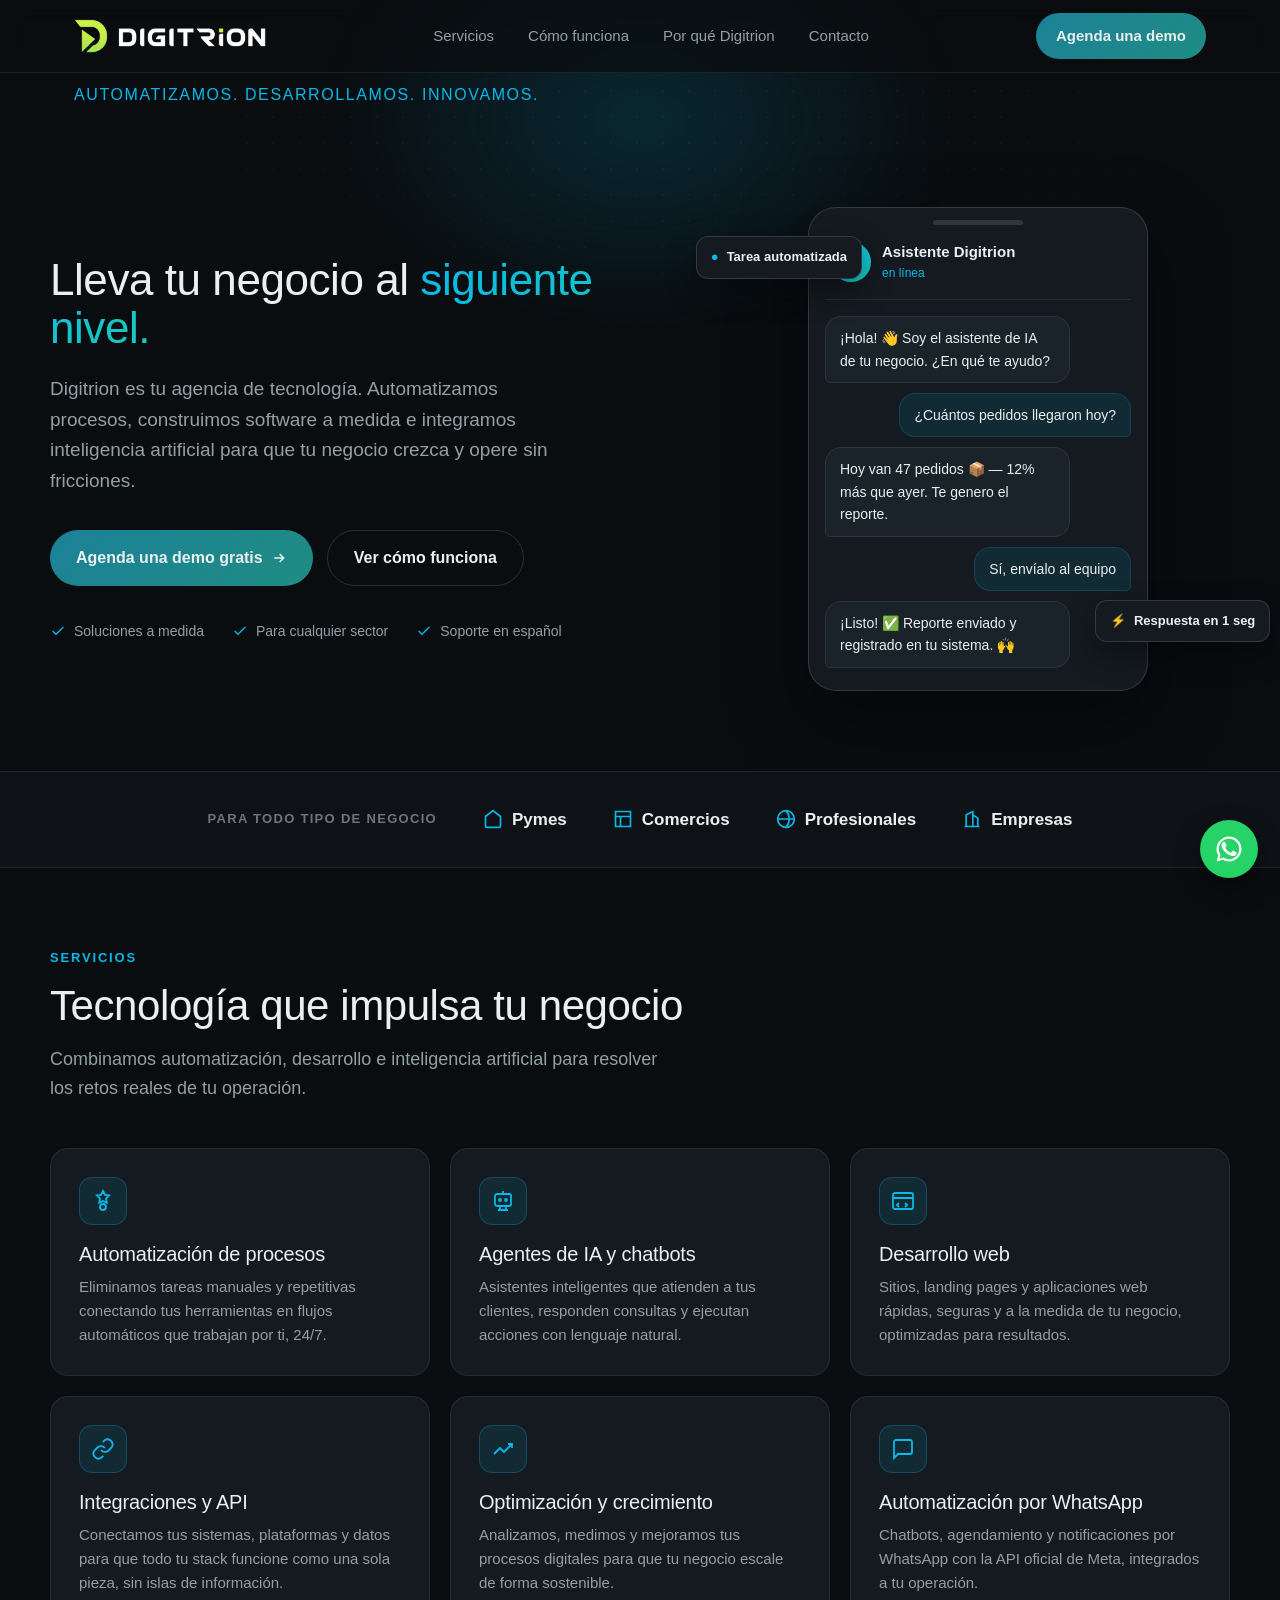
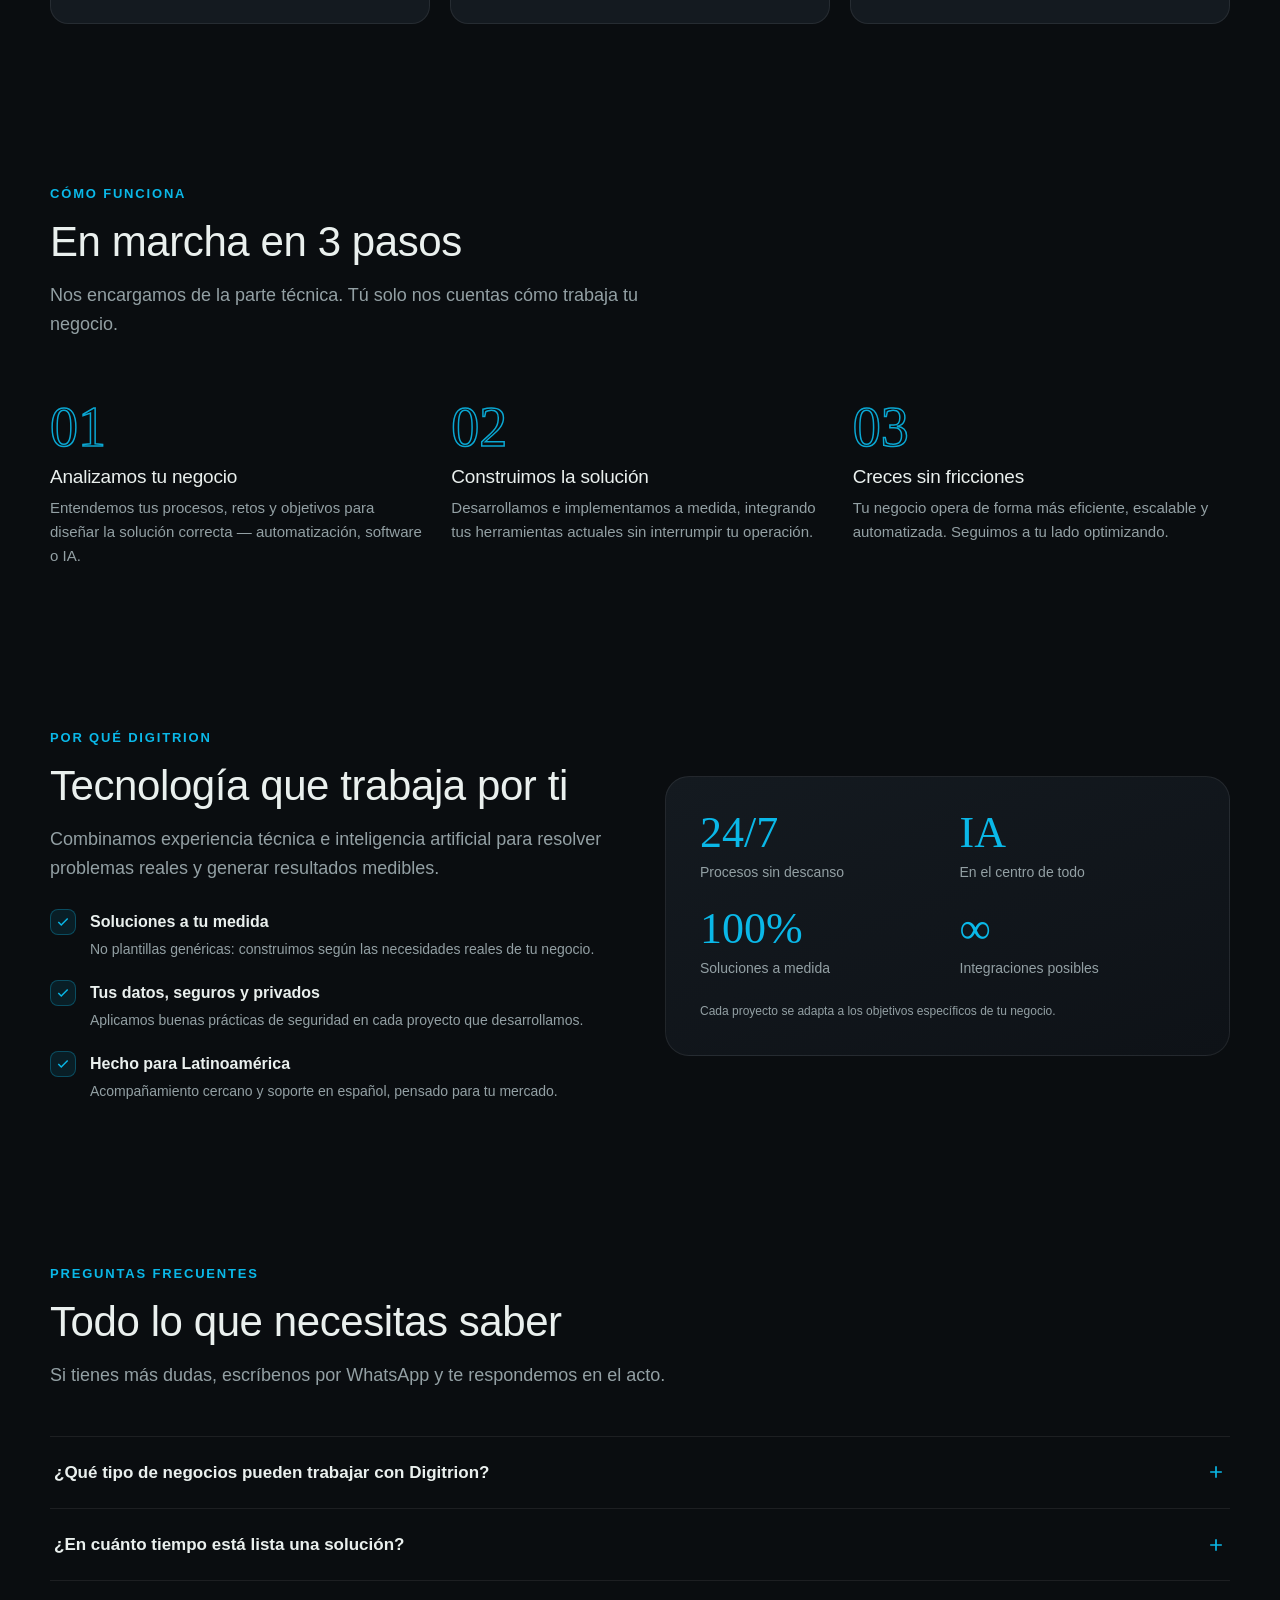
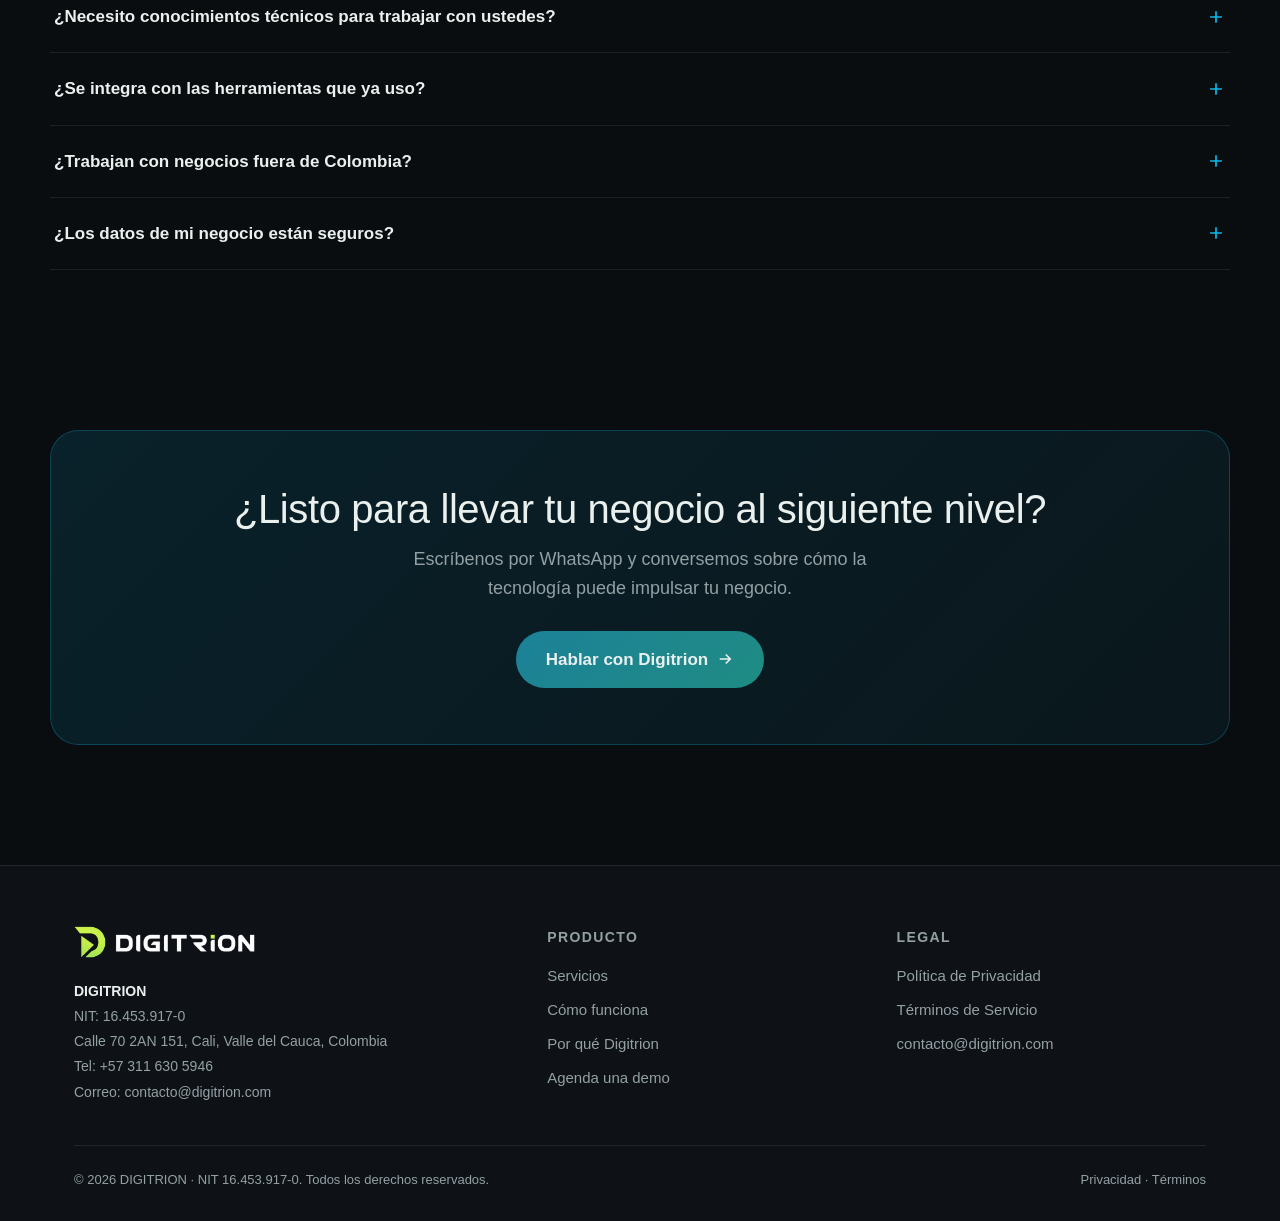
==== commit f547fe5b: "Mejoras de conversión en landing: botón WhatsApp flotante, quitar login falso, corregir z-index del " ====
--- a/index.html
+++ b/index.html
@@ -116,8 +116,6 @@
   .btn-ghost{background:transparent;color:var(--text);border:1px solid var(--border-strong)}
   .btn-ghost:hover{border-color:var(--accent);color:var(--accent)}
   .nav-cta{display:flex;gap:12px;align-items:center}
-  /* Botón "Iniciar sesión" del nav: más sutil */
-  .nav-cta .btn-ghost{color:var(--muted);border-color:var(--border)}
   .burger{display:none;flex-direction:column;gap:5px;cursor:pointer;padding:8px}
   .burger span{width:24px;height:2px;background:var(--text);border-radius:2px}
 
@@ -157,7 +155,7 @@
   .bub:nth-child(4){animation-delay:2.5s}
   .bub:nth-child(5){animation-delay:3.3s}
   @keyframes rise{to{opacity:1;transform:translateY(0)}}
-  .float-tag{position:absolute;background:var(--surface);border:1px solid var(--border-strong);border-radius:12px;padding:10px 14px;font-size:13px;font-weight:600;display:flex;align-items:center;gap:8px;box-shadow:0 12px 30px rgba(0,0,0,.4)}
+  .float-tag{position:absolute;z-index:3;background:var(--surface);border:1px solid var(--border-strong);border-radius:12px;padding:10px 14px;font-size:13px;font-weight:600;display:flex;align-items:center;gap:8px;box-shadow:0 12px 30px rgba(0,0,0,.4)}
   .float-tag .ic{color:var(--accent)}
   .ft-1{top:6%;left:-6%;animation:bob 4s ease-in-out infinite}
   .ft-2{bottom:10%;right:-8%;animation:bob 4s ease-in-out infinite .8s}
@@ -228,6 +226,21 @@
   .reveal{opacity:0;transform:translateY(24px);transition:opacity .7s ease,transform .7s ease}
   .reveal.show{opacity:1;transform:none}
 
+  /* WhatsApp flotante — siempre visible, en cualquier tamaño de pantalla */
+  .whatsapp-float{
+    position:fixed;bottom:22px;right:22px;z-index:80;
+    width:58px;height:58px;border-radius:50%;
+    background:#25D366;display:flex;align-items:center;justify-content:center;
+    box-shadow:0 10px 26px rgba(0,0,0,.4);
+    transition:transform .25s;
+  }
+  .whatsapp-float:hover{transform:scale(1.08)}
+  .whatsapp-float svg{width:30px;height:30px;fill:#fff}
+  @media(max-width:480px){
+    .whatsapp-float{width:52px;height:52px;bottom:16px;right:16px}
+    .whatsapp-float svg{width:27px;height:27px}
+  }
+
   /* FAQ */
   .faq{padding:80px 0}
   .faq-list{margin-top:46px;display:flex;flex-direction:column;gap:0}
@@ -250,7 +263,6 @@
     .nav-links{display:none;flex-direction:column;gap:0;position:absolute;top:72px;left:0;right:0;background:var(--bg-2);border-bottom:1px solid var(--border);z-index:100;padding:8px 0}
     .nav-links.open{display:flex}
     .nav-links a{padding:14px 24px;font-size:16px;border-bottom:1px solid var(--border)}
-    .nav-cta .btn-ghost{display:none}
     .burger{display:flex}
     .who-row{gap:20px}
     .hero h1{font-size:clamp(30px,5vw,46px)}
@@ -281,7 +293,7 @@
     .card{padding:20px}
     .faq-q{font-size:15px}
     .faq-a{font-size:15px}
-    /* En móvil pequeño: cabecera limpia (solo logo + hamburguesa) */
+    /* En móvil pequeño: cabecera limpia (solo logo + hamburguesa); el CTA de WhatsApp queda cubierto por el botón flotante */
     .nav-cta .btn-primary{display:none}
     /* Touch targets mínimo 44px */
     .btn{min-height:44px}
@@ -304,7 +316,6 @@
         <a href="#contacto">Contacto</a>
       </div>
       <div class="nav-cta">
-        <a href="#contacto" class="btn btn-ghost">Iniciar sesión</a>
         <a href="https://wa.me/573116305946?text=Hola%20Digitrion,%20quiero%20una%20demo" class="btn btn-primary" target="_blank" rel="noopener">Agenda una demo</a>
         <div class="burger" id="burger"><span></span><span></span><span></span></div>
       </div>
@@ -545,6 +556,10 @@
     </div>
   </div>
 </footer>
+
+<a href="https://wa.me/573116305946?text=Hola%20Digitrion,%20quiero%20una%20demo" class="whatsapp-float" target="_blank" rel="noopener" aria-label="Escríbenos por WhatsApp">
+  <svg viewBox="0 0 24 24"><path d="M17.472 14.382c-.297-.149-1.758-.867-2.03-.967-.273-.099-.471-.148-.67.15-.197.297-.767.966-.94 1.164-.173.199-.347.223-.644.075-.297-.15-1.255-.463-2.39-1.475-.883-.788-1.48-1.761-1.653-2.059-.173-.297-.018-.458.13-.606.134-.133.298-.347.446-.52.149-.174.198-.298.298-.497.099-.198.05-.371-.025-.52-.075-.149-.669-1.612-.916-2.207-.242-.579-.487-.5-.669-.51-.173-.008-.371-.01-.57-.01-.198 0-.52.074-.792.372-.272.297-1.04 1.016-1.04 2.479 0 1.462 1.065 2.875 1.213 3.074.148.198 2.095 3.2 5.076 4.487.709.306 1.262.489 1.694.625.712.227 1.36.195 1.871.118.571-.085 1.758-.719 2.006-1.413.248-.694.248-1.289.173-1.413-.074-.124-.272-.198-.57-.347z"/><path d="M12.004 2C6.486 2 2 6.486 2 12.004c0 1.83.492 3.593 1.42 5.153L2 22l5.007-1.396a9.96 9.96 0 004.997 1.35h.004c5.518 0 10.004-4.486 10.004-10.004C22.012 6.432 17.526 2 12.004 2zm0 18.156a8.13 8.13 0 01-4.153-1.14l-.298-.177-3.096.862.83-3.036-.194-.312a8.145 8.145 0 01-1.257-4.35c0-4.508 3.667-8.174 8.174-8.174 4.508 0 8.173 3.666 8.173 8.174 0 4.508-3.665 8.153-8.179 8.153z"/></svg>
+</a>
 
 <script type="application/ld+json">
 {
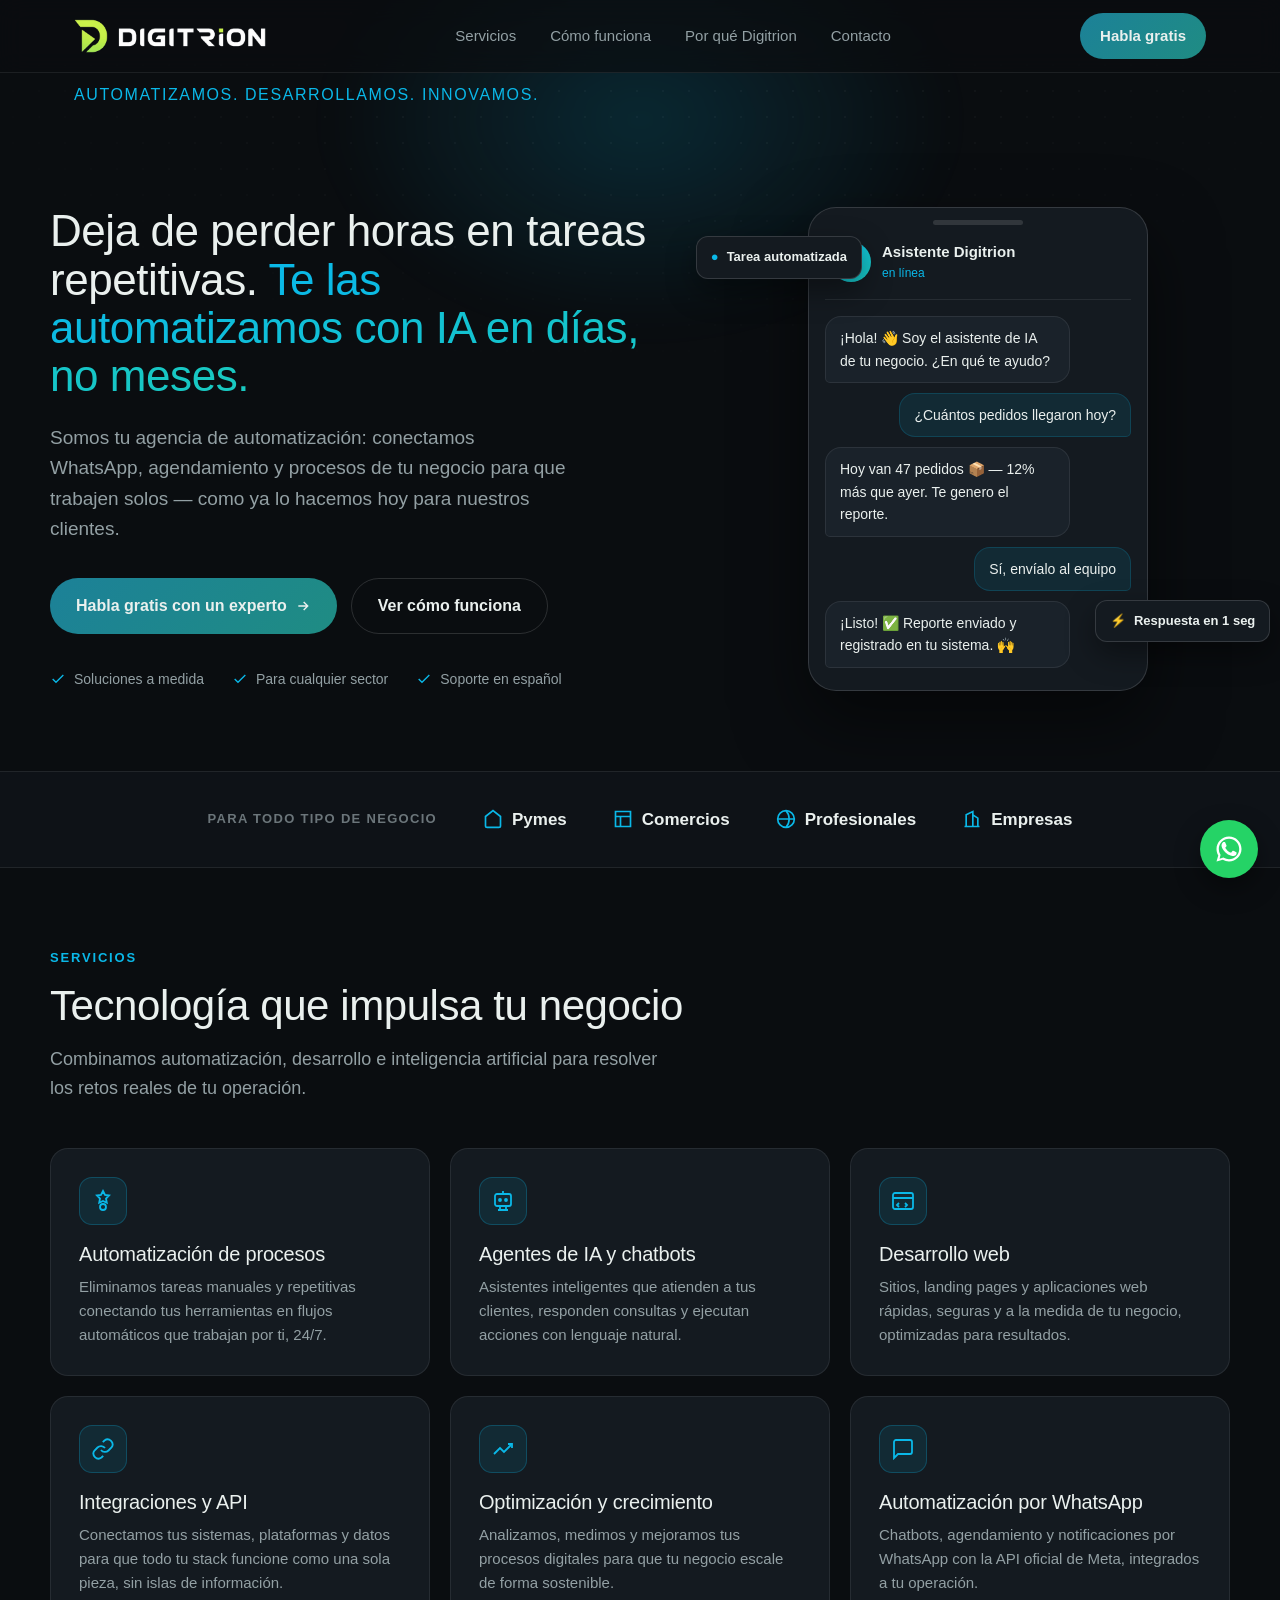
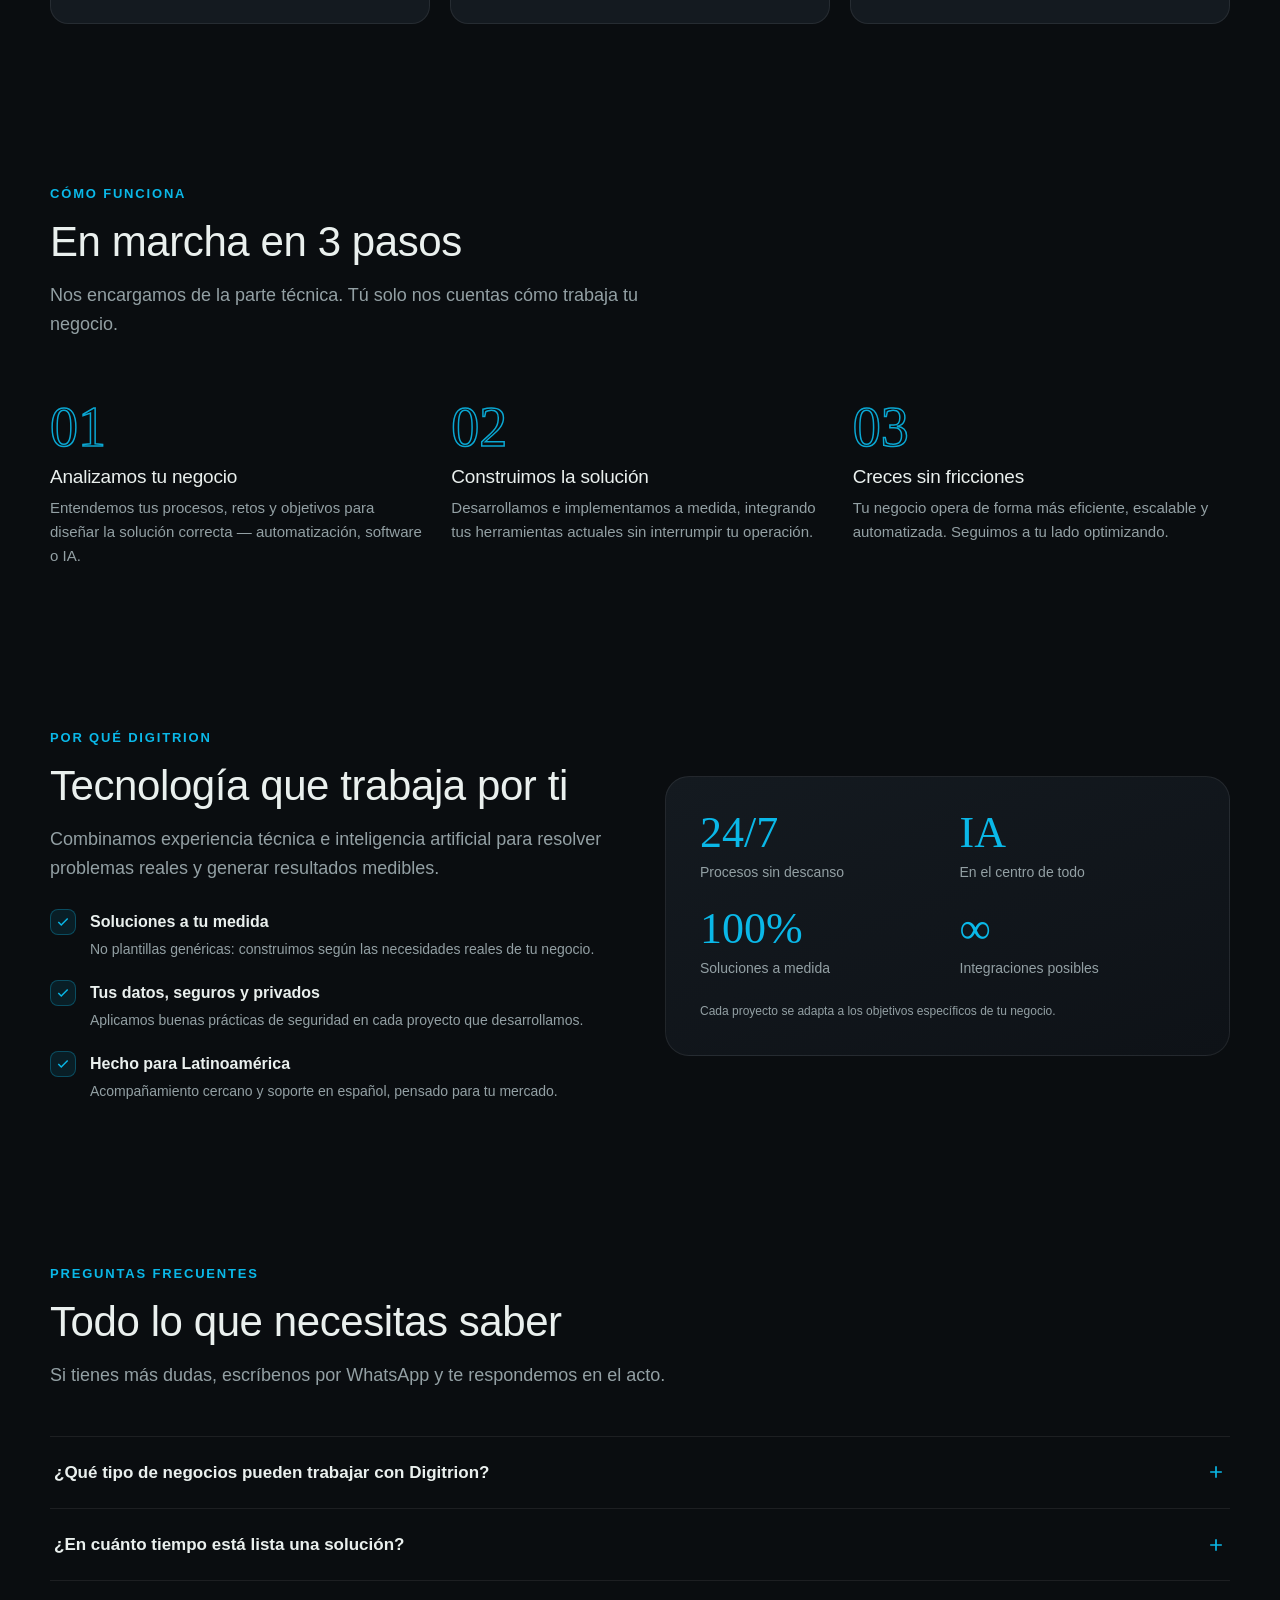
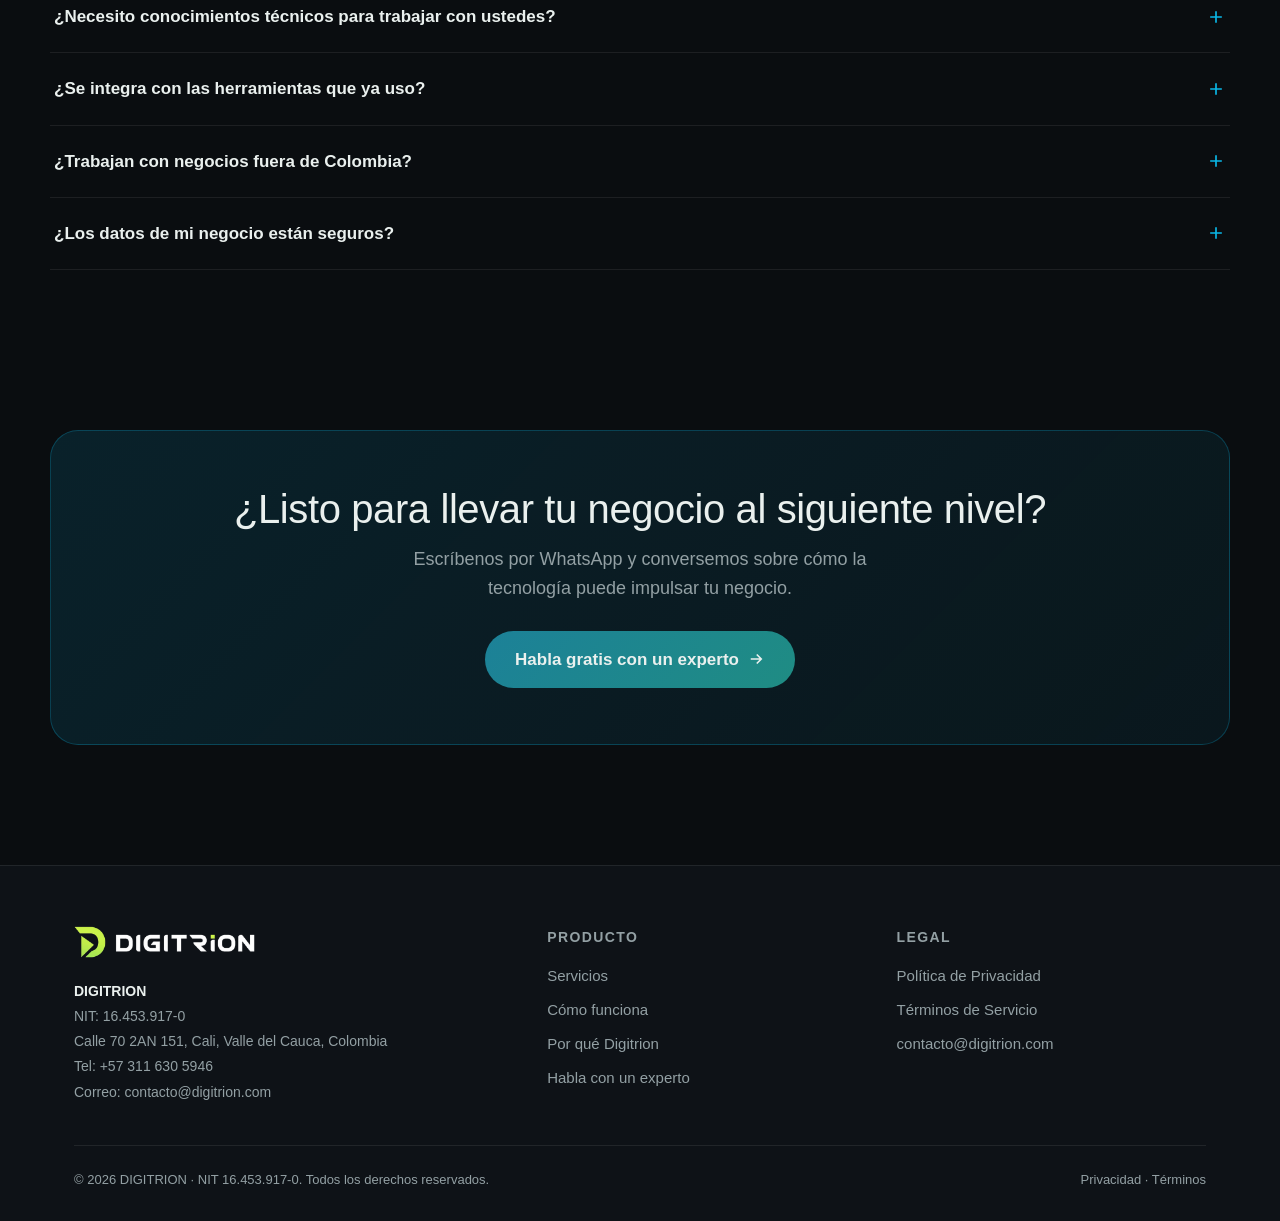
==== commit 6612459a: "Reescribir copy del hero y CTAs para vender mejor - Título: enfocado en el dolor/beneficio concreto " ====
--- a/index.html
+++ b/index.html
@@ -316,7 +316,7 @@
         <a href="#contacto">Contacto</a>
       </div>
       <div class="nav-cta">
-        <a href="https://wa.me/573116305946?text=Hola%20Digitrion,%20quiero%20una%20demo" class="btn btn-primary" target="_blank" rel="noopener">Agenda una demo</a>
+        <a href="https://wa.me/573116305946?text=Hola%20Digitrion,%20quiero%20hablar%20con%20un%20experto" class="btn btn-primary" target="_blank" rel="noopener">Habla gratis</a>
         <div class="burger" id="burger"><span></span><span></span><span></span></div>
       </div>
     </nav>
@@ -331,11 +331,11 @@
   <!-- HERO -->
   <section class="wrap hero">
     <div class="hero-copy">
-      <h1>Lleva tu negocio al <span class="hl">siguiente nivel.</span></h1>
-      <p class="lead">Digitrion es tu agencia de tecnología. Automatizamos procesos, construimos software a medida e integramos inteligencia artificial para que tu negocio crezca y opere sin fricciones.</p>
+      <h1>Deja de perder horas en tareas repetitivas. <span class="hl">Te las automatizamos con IA en días, no meses.</span></h1>
+      <p class="lead">Somos tu agencia de automatización: conectamos WhatsApp, agendamiento y procesos de tu negocio para que trabajen solos — como ya lo hacemos hoy para nuestros clientes.</p>
       <div class="hero-cta">
-        <a href="https://wa.me/573116305946?text=Hola%20Digitrion,%20quiero%20una%20demo" class="btn btn-primary" target="_blank" rel="noopener">
-          Agenda una demo gratis
+        <a href="https://wa.me/573116305946?text=Hola%20Digitrion,%20quiero%20hablar%20con%20un%20experto" class="btn btn-primary" target="_blank" rel="noopener">
+          Habla gratis con un experto
           <svg width="16" height="16" viewBox="0 0 24 24" fill="none" stroke="currentColor" stroke-width="2.2"><path d="M5 12h14M13 6l6 6-6 6"/></svg>
         </a>
         <a href="#como" class="btn btn-ghost">Ver cómo funciona</a>
@@ -512,8 +512,8 @@
     <div class="cta-band reveal">
       <h2>¿Listo para llevar tu negocio al siguiente nivel?</h2>
       <p>Escríbenos por WhatsApp y conversemos sobre cómo la tecnología puede impulsar tu negocio.</p>
-      <a href="https://wa.me/573116305946?text=Hola%20Digitrion,%20quiero%20una%20demo" class="btn btn-primary" style="padding:15px 30px;font-size:17px" target="_blank" rel="noopener">
-        Hablar con Digitrion
+      <a href="https://wa.me/573116305946?text=Hola%20Digitrion,%20quiero%20hablar%20con%20un%20experto" class="btn btn-primary" style="padding:15px 30px;font-size:17px" target="_blank" rel="noopener">
+        Habla gratis con un experto
         <svg width="18" height="18" viewBox="0 0 24 24" fill="none" stroke="currentColor" stroke-width="2.2"><path d="M5 12h14M13 6l6 6-6 6"/></svg>
       </a>
     </div>
@@ -541,7 +541,7 @@
         <a href="#servicios">Servicios</a>
         <a href="#como">Cómo funciona</a>
         <a href="#porque">Por qué Digitrion</a>
-        <a href="https://wa.me/573116305946" target="_blank" rel="noopener">Agenda una demo</a>
+        <a href="https://wa.me/573116305946?text=Hola%20Digitrion,%20quiero%20hablar%20con%20un%20experto" target="_blank" rel="noopener">Habla con un experto</a>
       </div>
       <div>
         <h4>Legal</h4>
@@ -557,7 +557,7 @@
   </div>
 </footer>
 
-<a href="https://wa.me/573116305946?text=Hola%20Digitrion,%20quiero%20una%20demo" class="whatsapp-float" target="_blank" rel="noopener" aria-label="Escríbenos por WhatsApp">
+<a href="https://wa.me/573116305946?text=Hola%20Digitrion,%20quiero%20hablar%20con%20un%20experto" class="whatsapp-float" target="_blank" rel="noopener" aria-label="Escríbenos por WhatsApp">
   <svg viewBox="0 0 24 24"><path d="M17.472 14.382c-.297-.149-1.758-.867-2.03-.967-.273-.099-.471-.148-.67.15-.197.297-.767.966-.94 1.164-.173.199-.347.223-.644.075-.297-.15-1.255-.463-2.39-1.475-.883-.788-1.48-1.761-1.653-2.059-.173-.297-.018-.458.13-.606.134-.133.298-.347.446-.52.149-.174.198-.298.298-.497.099-.198.05-.371-.025-.52-.075-.149-.669-1.612-.916-2.207-.242-.579-.487-.5-.669-.51-.173-.008-.371-.01-.57-.01-.198 0-.52.074-.792.372-.272.297-1.04 1.016-1.04 2.479 0 1.462 1.065 2.875 1.213 3.074.148.198 2.095 3.2 5.076 4.487.709.306 1.262.489 1.694.625.712.227 1.36.195 1.871.118.571-.085 1.758-.719 2.006-1.413.248-.694.248-1.289.173-1.413-.074-.124-.272-.198-.57-.347z"/><path d="M12.004 2C6.486 2 2 6.486 2 12.004c0 1.83.492 3.593 1.42 5.153L2 22l5.007-1.396a9.96 9.96 0 004.997 1.35h.004c5.518 0 10.004-4.486 10.004-10.004C22.012 6.432 17.526 2 12.004 2zm0 18.156a8.13 8.13 0 01-4.153-1.14l-.298-.177-3.096.862.83-3.036-.194-.312a8.145 8.145 0 01-1.257-4.35c0-4.508 3.667-8.174 8.174-8.174 4.508 0 8.173 3.666 8.173 8.174 0 4.508-3.665 8.153-8.179 8.153z"/></svg>
 </a>
 
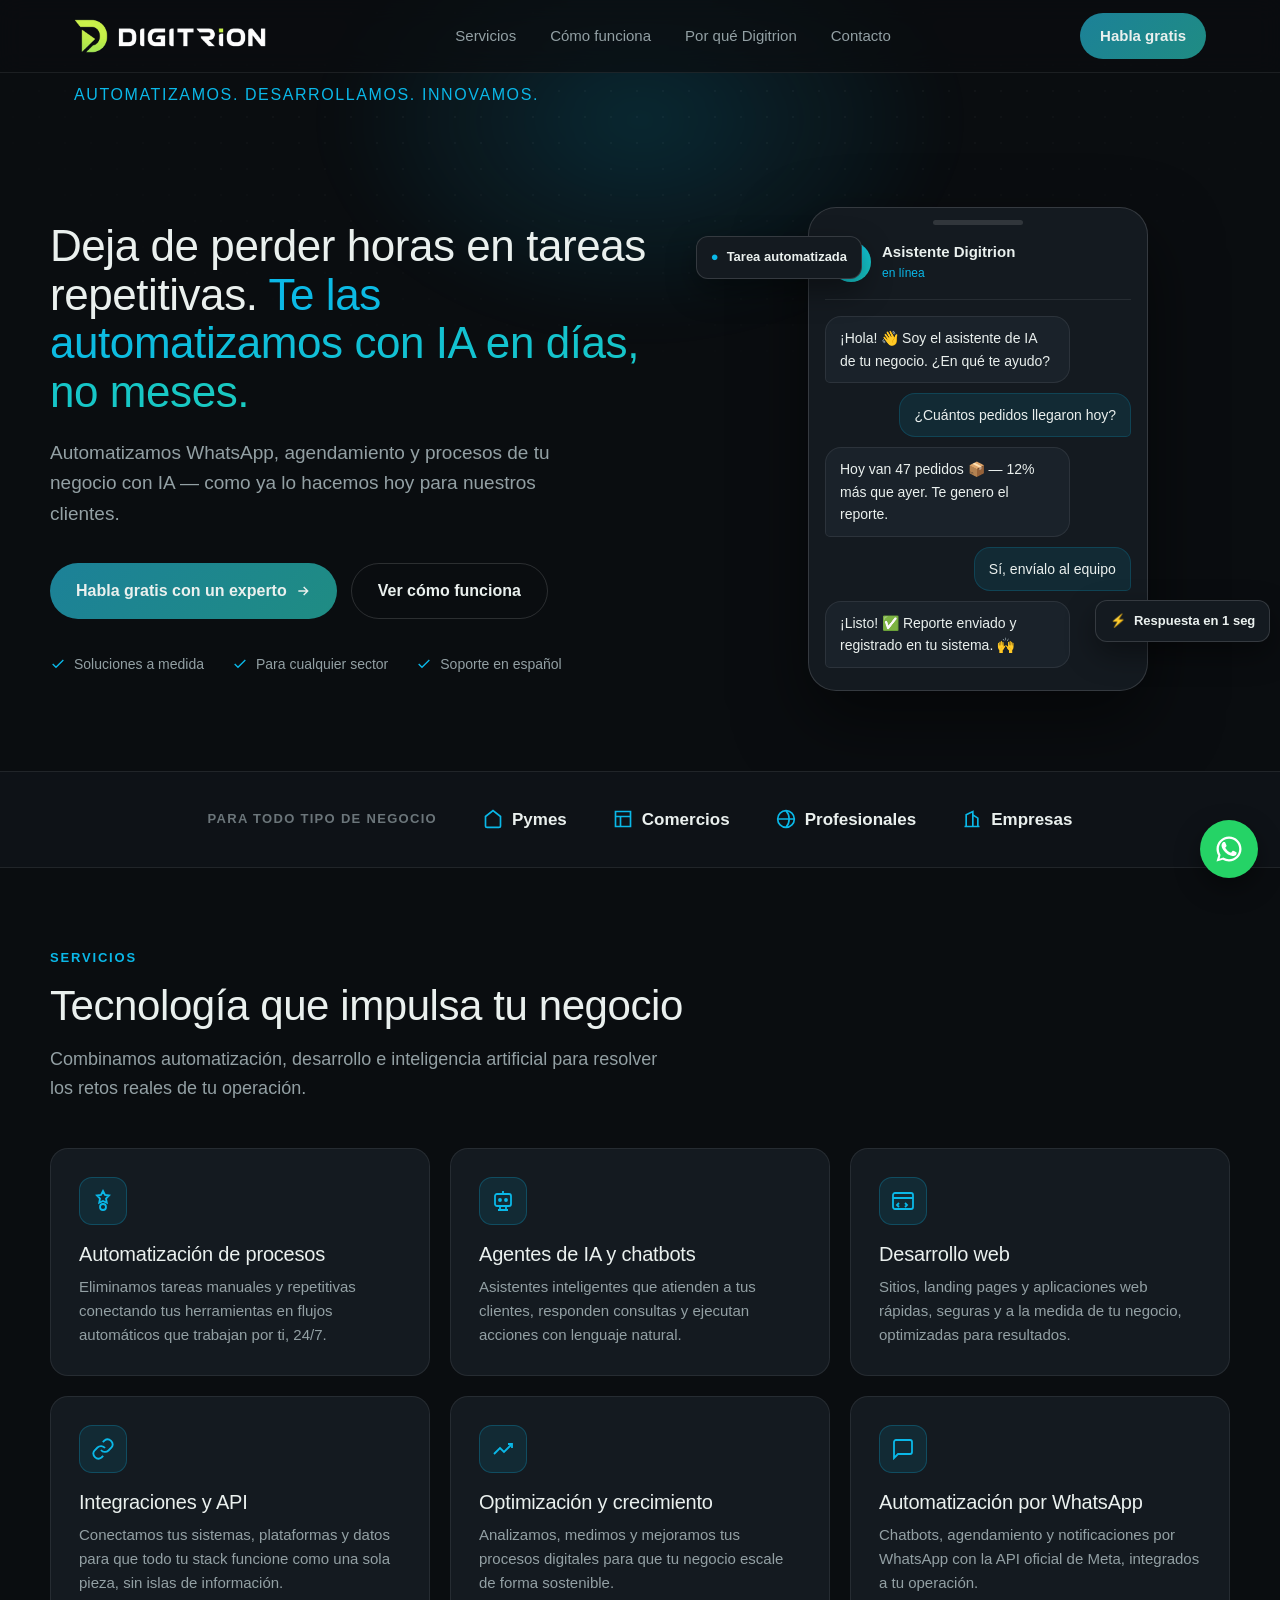
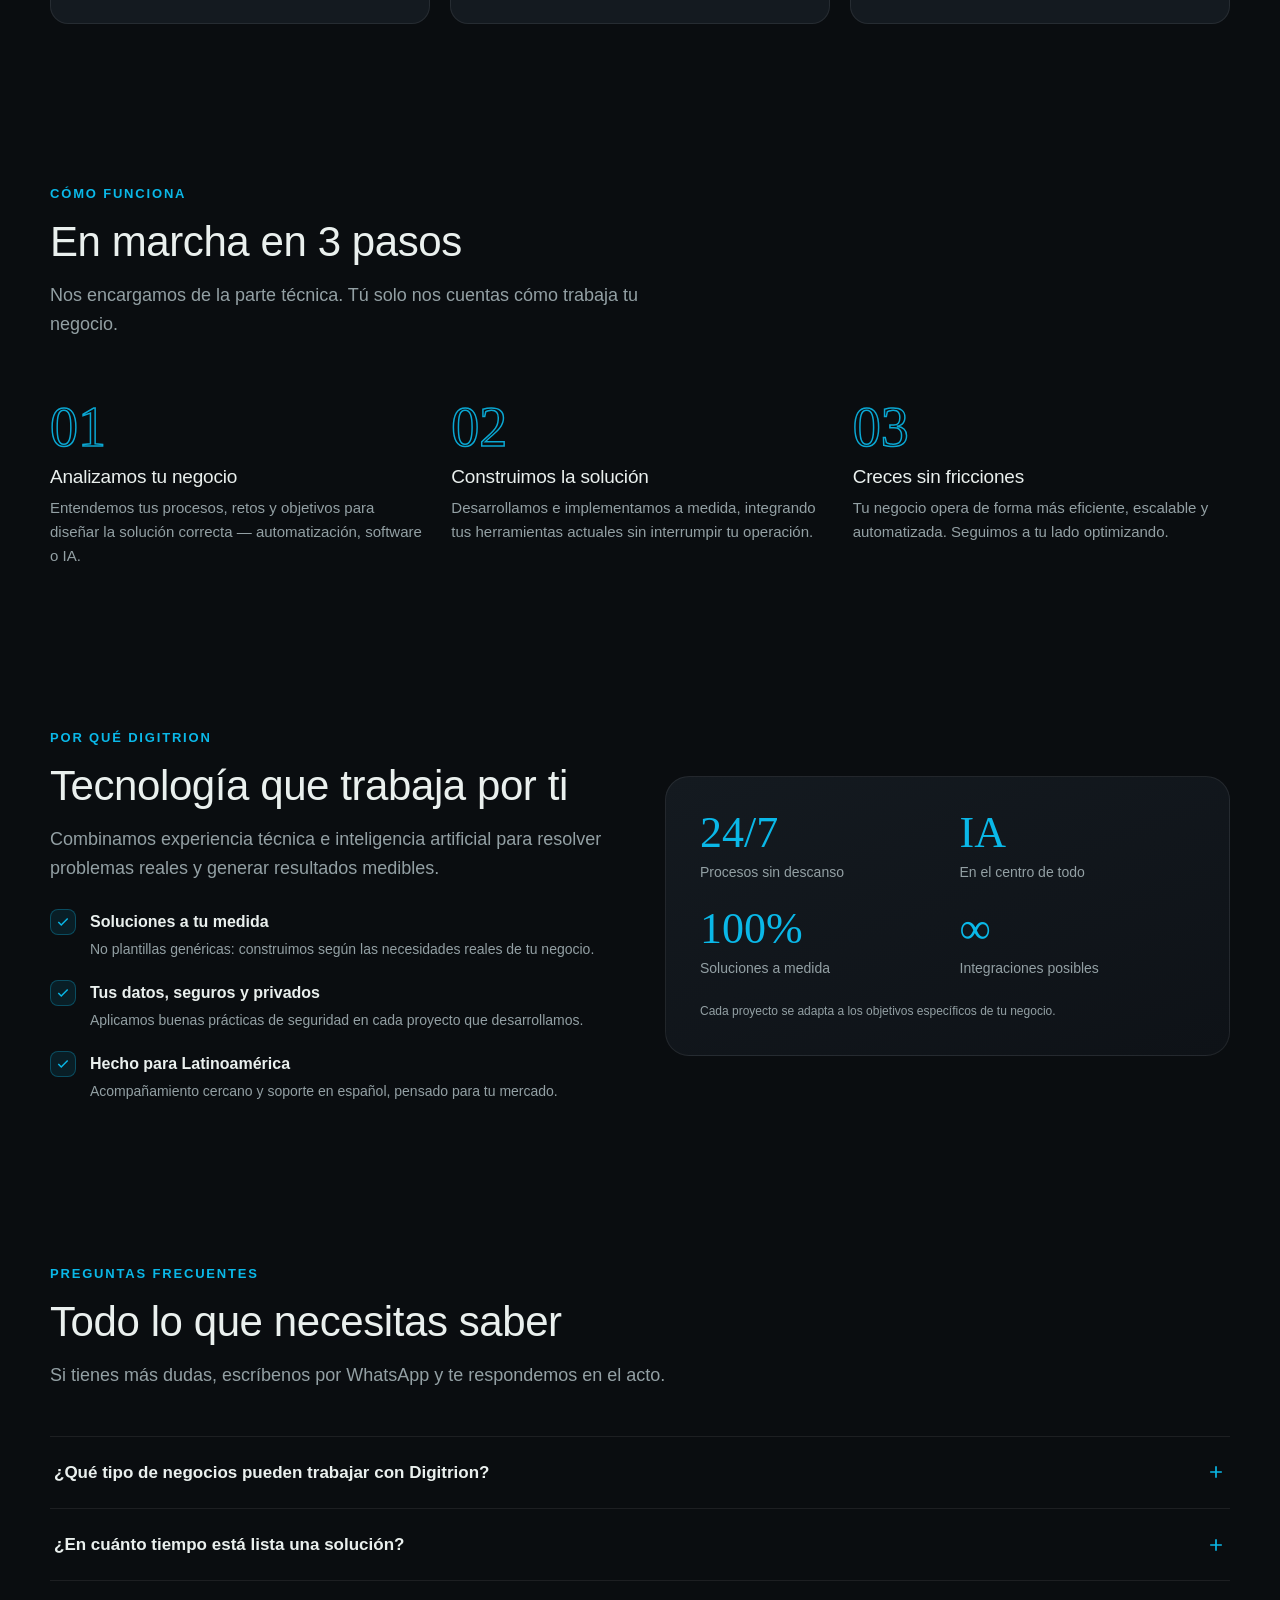
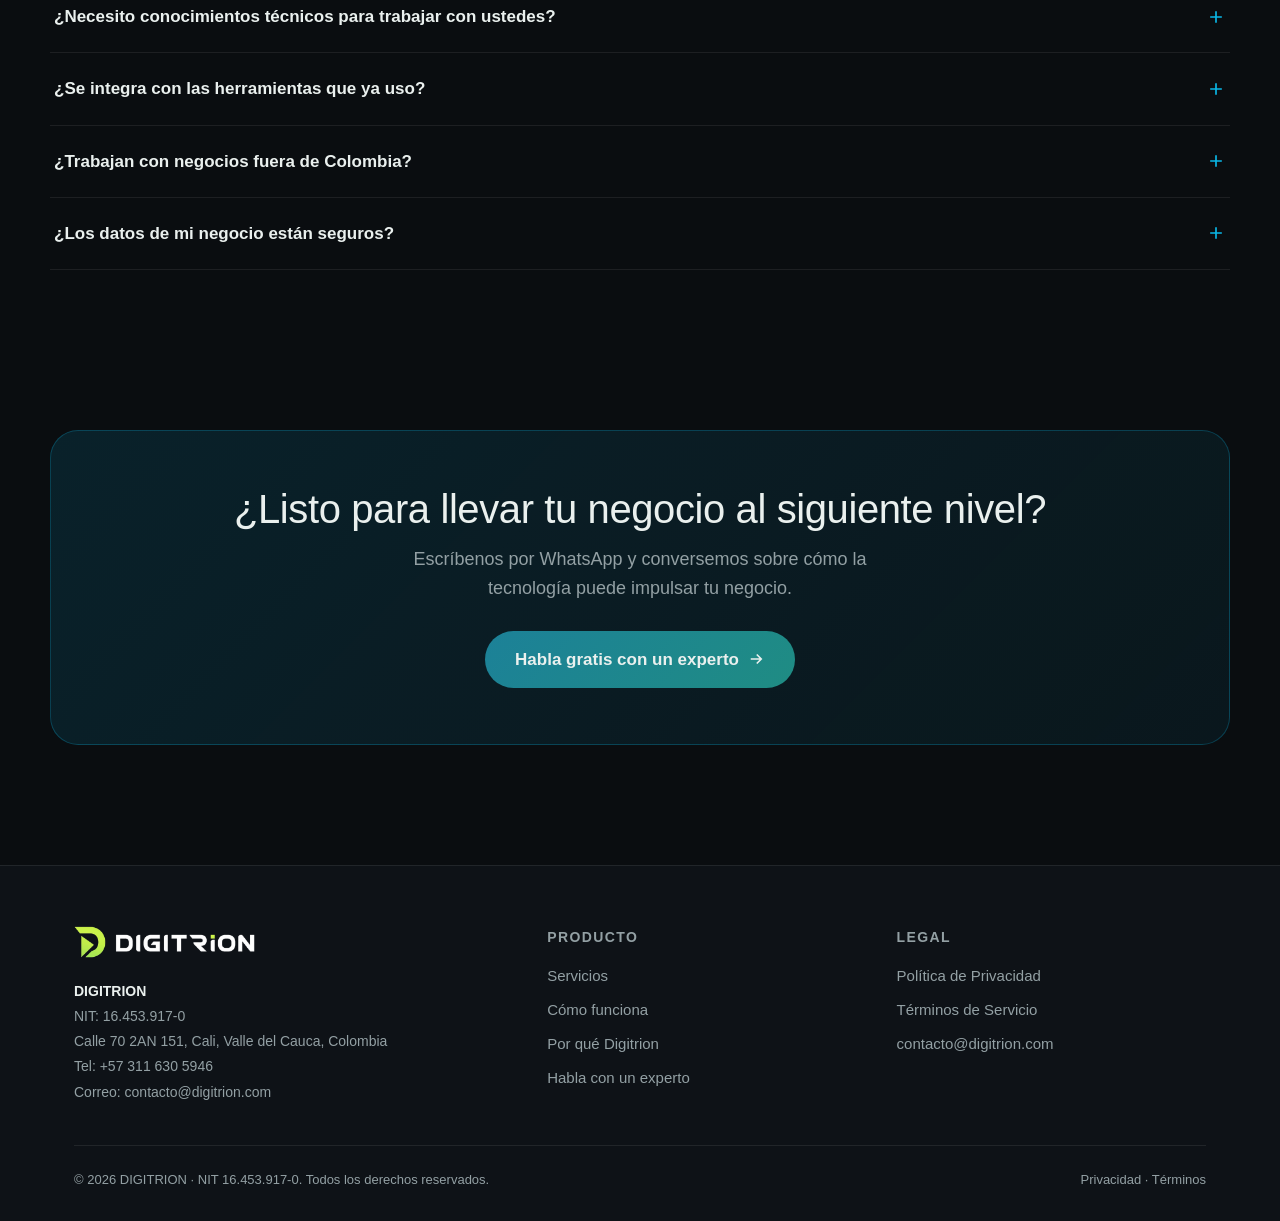
==== commit d70d0525: "Quitar la palabra "agencia" del copy — describir qué hace Digitrion, no qué es Ajustado en meta desc" ====
--- a/index.html
+++ b/index.html
@@ -6,8 +6,8 @@
 
 <!-- SEO primario -->
 <title>Digitrion | Automatización, Desarrollo Web e IA para tu negocio</title>
-<meta name="description" content="Digitrion es tu agencia de tecnología: automatización de procesos, agentes de IA y chatbots, desarrollo web e integraciones para llevar cualquier negocio al siguiente nivel." />
-<meta name="keywords" content="agencia de automatización, desarrollo web Colombia, agentes de IA, chatbots empresas, integraciones API, automatización de procesos, transformación digital, agencia tecnología LATAM" />
+<meta name="description" content="Digitrion: automatización de procesos, agentes de IA y chatbots, desarrollo web e integraciones para llevar cualquier negocio al siguiente nivel." />
+<meta name="keywords" content="automatización de procesos, desarrollo web Colombia, agentes de IA, chatbots empresas, integraciones API, transformación digital, automatización LATAM" />
 <meta name="author" content="Digitrion" />
 <meta name="robots" content="index, follow" />
 <meta name="theme-color" content="#0ab8e8" />
@@ -23,7 +23,7 @@
 <meta property="og:url" content="https://digitrion.com/" />
 <meta property="og:site_name" content="Digitrion" />
 <meta property="og:title" content="Digitrion | Automatización, Desarrollo Web e IA para tu negocio" />
-<meta property="og:description" content="Agencia de tecnología: automatización de procesos, desarrollo web, agentes de IA e integraciones para llevar tu negocio al siguiente nivel." />
+<meta property="og:description" content="Automatización de procesos, desarrollo web, agentes de IA e integraciones para llevar tu negocio al siguiente nivel." />
 <meta property="og:image" content="https://digitrion.com/og-image.jpg" />
 <meta property="og:image:width" content="1200" />
 <meta property="og:image:height" content="630" />
@@ -33,7 +33,7 @@
 <!-- Twitter Card -->
 <meta name="twitter:card" content="summary_large_image" />
 <meta name="twitter:title" content="Digitrion | Automatización, Desarrollo Web e IA" />
-<meta name="twitter:description" content="Agencia de tecnología: automatización, desarrollo web, agentes de IA e integraciones para tu negocio." />
+<meta name="twitter:description" content="Automatización, desarrollo web, agentes de IA e integraciones para tu negocio." />
 <meta name="twitter:image" content="https://digitrion.com/og-image.jpg" />
 
 <!-- Seguridad -->
@@ -332,7 +332,7 @@
   <section class="wrap hero">
     <div class="hero-copy">
       <h1>Deja de perder horas en tareas repetitivas. <span class="hl">Te las automatizamos con IA en días, no meses.</span></h1>
-      <p class="lead">Somos tu agencia de automatización: conectamos WhatsApp, agendamiento y procesos de tu negocio para que trabajen solos — como ya lo hacemos hoy para nuestros clientes.</p>
+      <p class="lead">Automatizamos WhatsApp, agendamiento y procesos de tu negocio con IA — como ya lo hacemos hoy para nuestros clientes.</p>
       <div class="hero-cta">
         <a href="https://wa.me/573116305946?text=Hola%20Digitrion,%20quiero%20hablar%20con%20un%20experto" class="btn btn-primary" target="_blank" rel="noopener">
           Habla gratis con un experto
@@ -570,7 +570,7 @@
       "@id": "https://digitrion.com/#website",
       "url": "https://digitrion.com/",
       "name": "Digitrion",
-      "description": "Agencia de tecnología: automatización, desarrollo web e IA para empresas",
+      "description": "Automatización de procesos, desarrollo web e IA para empresas",
       "inLanguage": "es-CO"
     },
     {
@@ -581,7 +581,7 @@
       "url": "https://digitrion.com/",
       "email": "contacto@digitrion.com",
       "telephone": "+573116305946",
-      "description": "Agencia de tecnología que ofrece automatización de procesos, desarrollo web, agentes de IA e integraciones para empresas en Latinoamérica.",
+      "description": "Automatización de procesos, desarrollo web, agentes de IA e integraciones para empresas en Latinoamérica.",
       "address": {
         "@type": "PostalAddress",
         "streetAddress": "Calle 70 2AN 151",
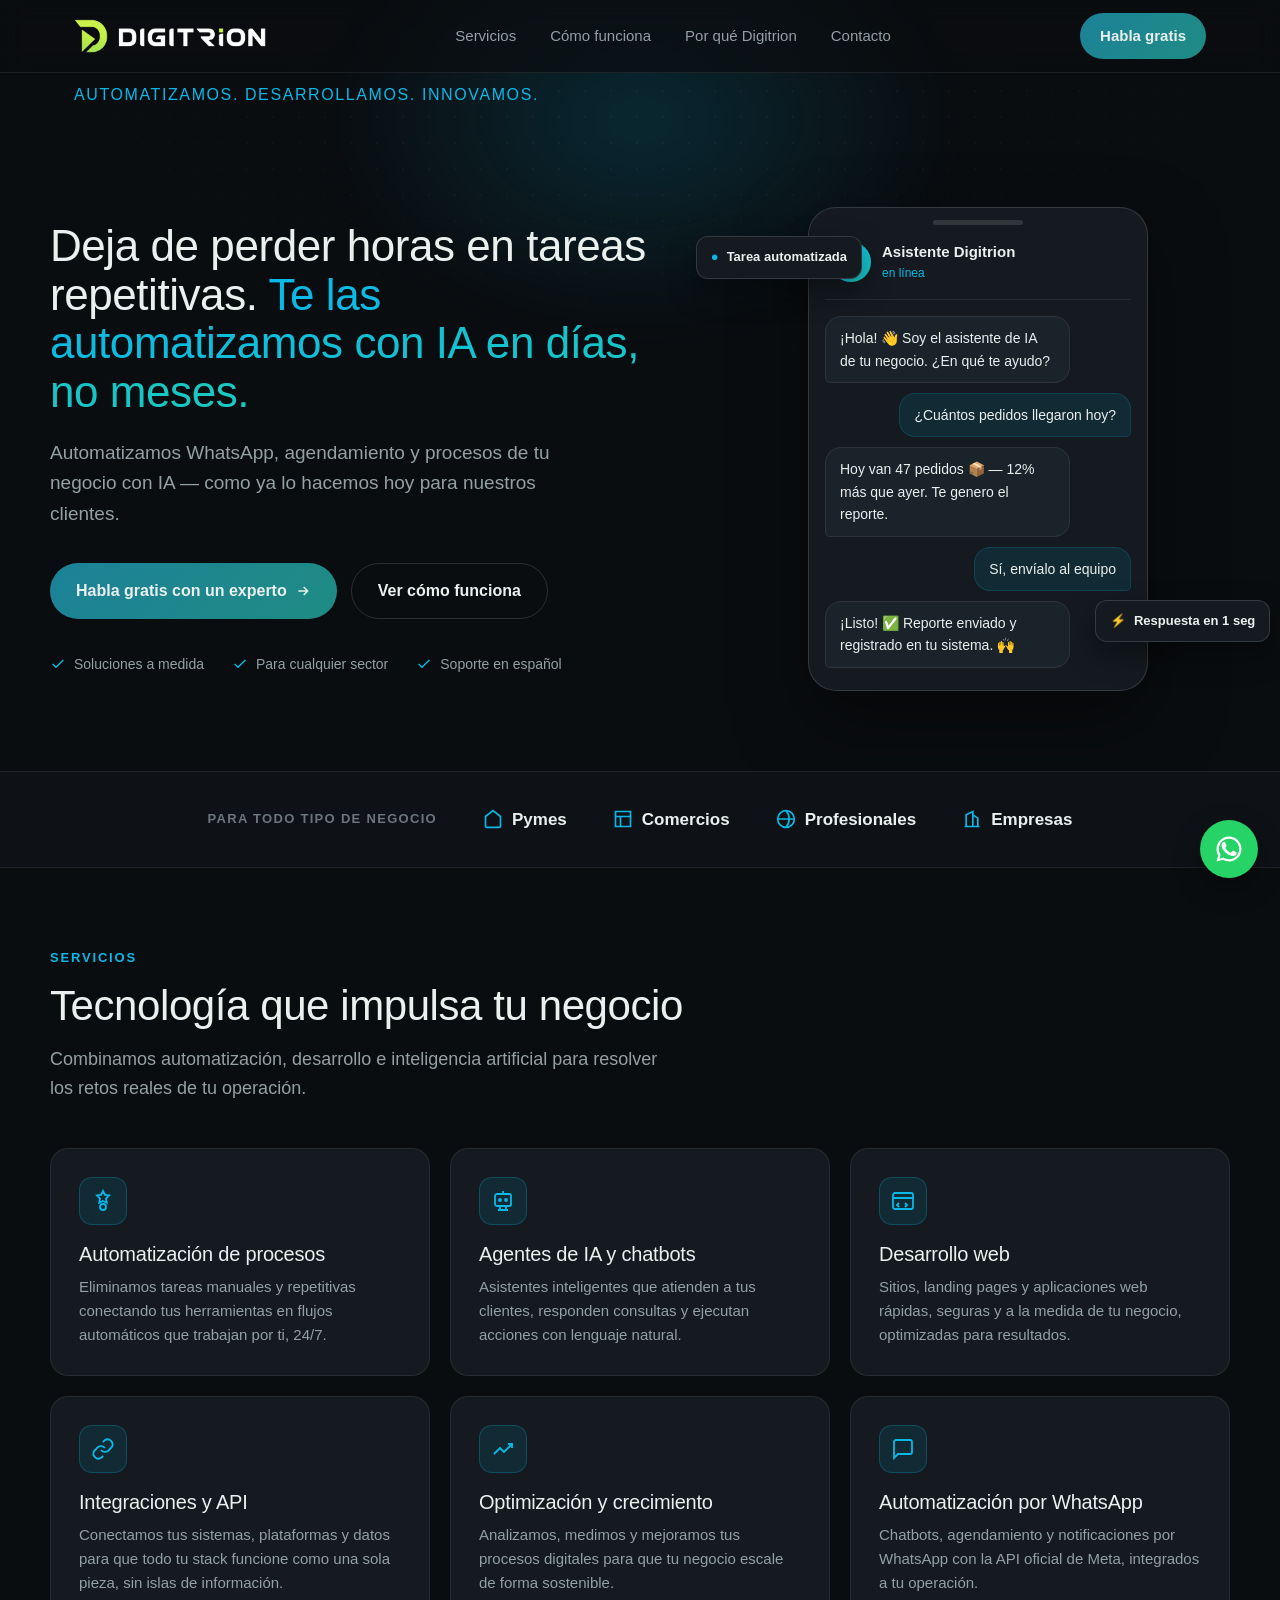
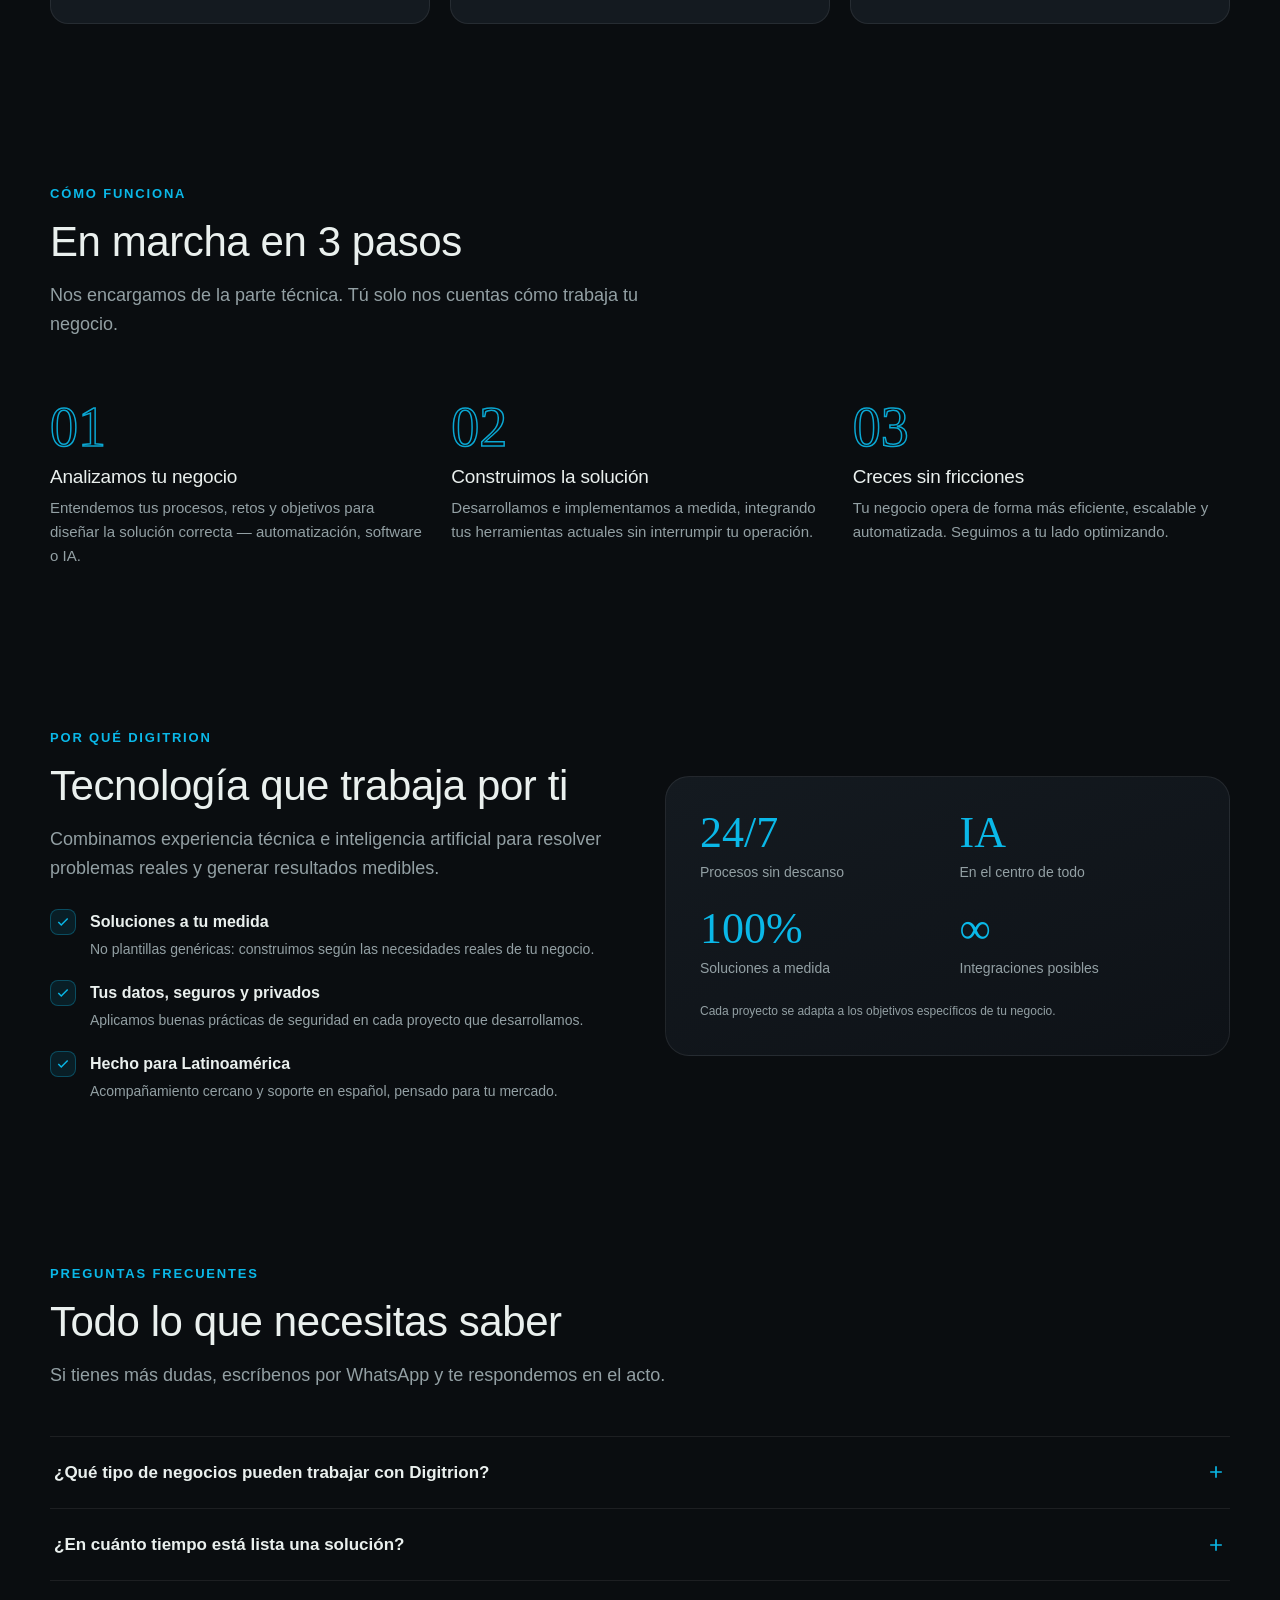
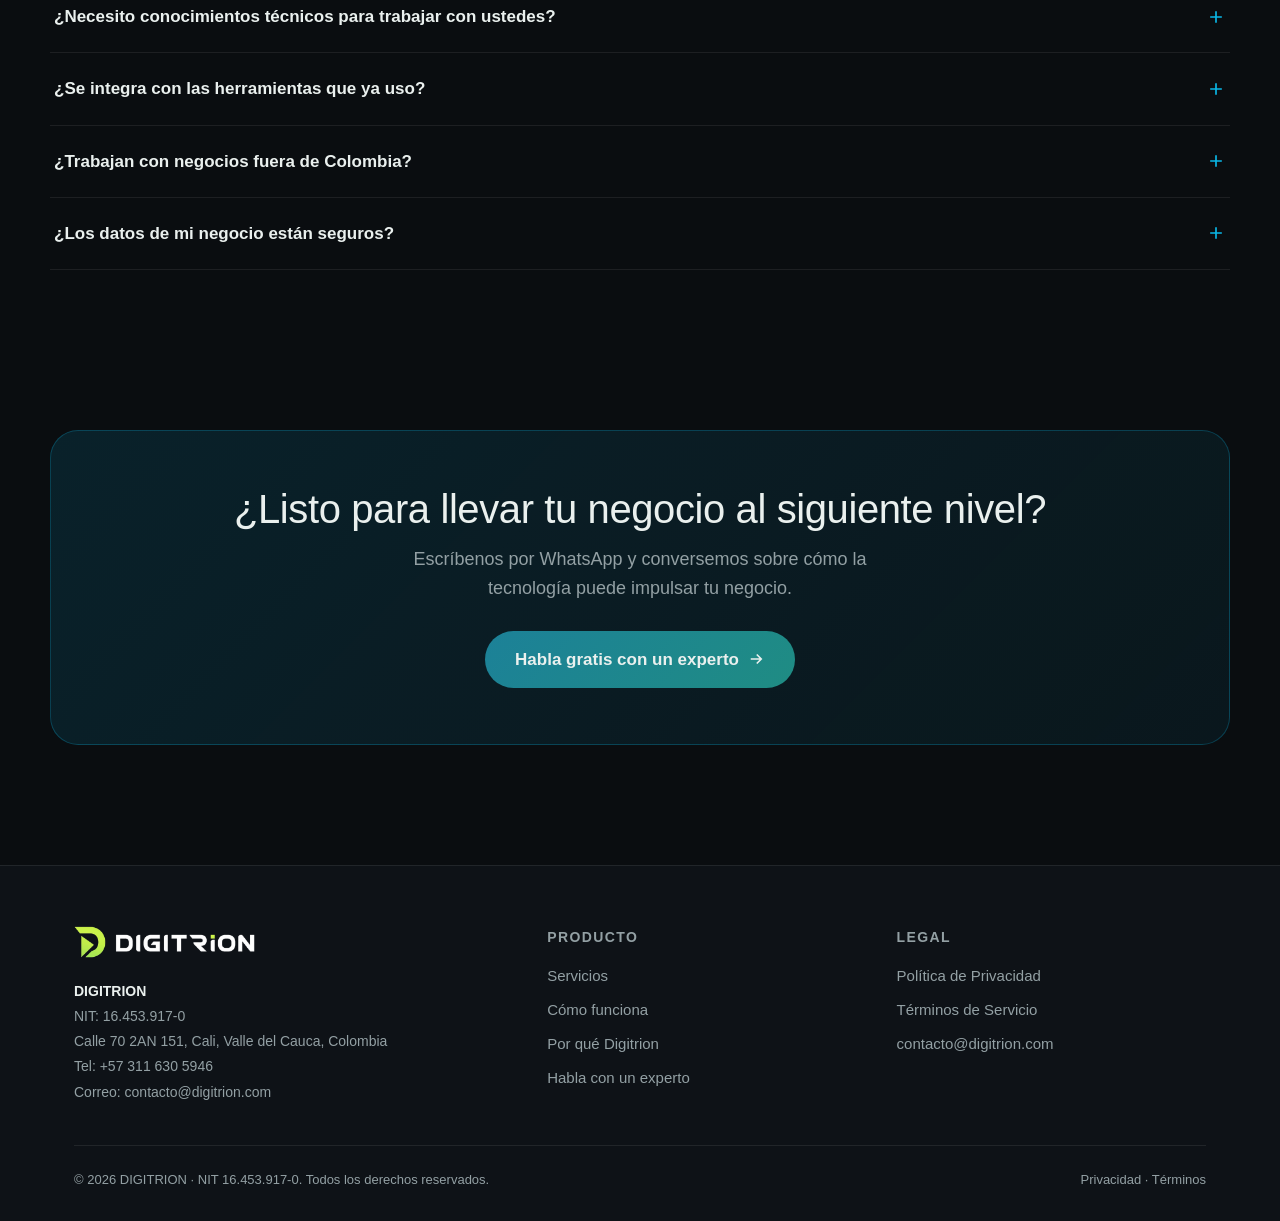
==== commit 8493ed1c: "Mejoras SEO: favicon, CSS externo, sitemap y título - Añade favicon.png (faltaba, daba 404) y lo enl" ====
--- a/index.html
+++ b/index.html
@@ -5,12 +5,14 @@
 <meta name="viewport" content="width=device-width, initial-scale=1.0" />
 
 <!-- SEO primario -->
-<title>Digitrion | Automatización, Desarrollo Web e IA para tu negocio</title>
+<title>Digitrion | Automatización, Desarrollo Web e IA</title>
 <meta name="description" content="Digitrion: automatización de procesos, agentes de IA y chatbots, desarrollo web e integraciones para llevar cualquier negocio al siguiente nivel." />
 <meta name="keywords" content="automatización de procesos, desarrollo web Colombia, agentes de IA, chatbots empresas, integraciones API, transformación digital, automatización LATAM" />
 <meta name="author" content="Digitrion" />
 <meta name="robots" content="index, follow" />
 <meta name="theme-color" content="#0ab8e8" />
+<link rel="icon" type="image/png" href="/favicon.png" />
+<link rel="apple-touch-icon" href="/favicon.png" />
 <link rel="canonical" href="https://digitrion.com/" />
 
 <!-- Hreflang -->
@@ -47,259 +49,7 @@
 <link rel="preconnect" href="https://fonts.googleapis.com">
 <link rel="preconnect" href="https://fonts.gstatic.com" crossorigin>
 <link href="https://fonts.googleapis.com/css2?family=Questrial&family=Manrope:wght@400;500;600;700&display=swap" rel="stylesheet">
-<style>
-  :root{
-    --bg:#0a0d10;
-    --bg-2:#0e1217;
-    --surface:#141a20;
-    --surface-2:#1a222a;
-    --border:rgba(255,255,255,.08);
-    --border-strong:rgba(255,255,255,.14);
-    --text:#eaf0ee;
-    --muted:#93a0a4;
-    --accent:#0ab8e8;
-    --accent-2:#19c9c0;
-    --accent-3:#0891b8;
-    --accent-soft:rgba(10,184,232,.10);
-    --radius:18px;
-    --maxw:1180px;
-  }
-  *{box-sizing:border-box;margin:0;padding:0}
-  html{scroll-behavior:smooth}
-  body{
-    background:var(--bg);
-    color:var(--text);
-    font-family:'Manrope',sans-serif;
-    line-height:1.6;
-    overflow-x:hidden;
-    -webkit-font-smoothing:antialiased;
-  }
-  /* background texture */
-  body::before{
-    content:"";position:fixed;inset:0;z-index:0;pointer-events:none;
-    background-image:radial-gradient(rgba(255,255,255,.035) 1px,transparent 1px);
-    background-size:26px 26px;
-    mask-image:radial-gradient(ellipse 80% 60% at 50% 0%,#000 30%,transparent 75%);
-  }
-  body::after{
-    content:"";position:fixed;top:-20%;left:50%;transform:translateX(-50%);
-    width:900px;height:600px;z-index:0;pointer-events:none;
-    background:radial-gradient(closest-side,rgba(10,184,232,.16),transparent 70%);
-    filter:blur(20px);
-  }
-  .wrap{max-width:var(--maxw);margin:0 auto;padding:0 24px;position:relative;z-index:2}
-  a{color:inherit;text-decoration:none}
-  h1,h2,h3{font-family:'Questrial',sans-serif;font-weight:400;line-height:1.1;letter-spacing:-.01em}
-
-  /* NAV */
-  header{position:sticky;top:0;z-index:50;backdrop-filter:blur(12px);
-    background:rgba(10,13,16,.7);border-bottom:1px solid var(--border)}
-  nav{display:flex;align-items:center;justify-content:space-between;height:72px}
-  .logo{display:flex;align-items:center;gap:10px;font-family:'Questrial',sans-serif;font-weight:400;font-size:22px;letter-spacing:-.02em}
-  .logo .dot{width:11px;height:11px;border-radius:3px;background:var(--accent);box-shadow:0 0 16px var(--accent)}
-  /* Brand lockup: logo + tagline al mismo ancho (logo = 192px en pantalla) */
-  .brand{display:inline-flex;flex-direction:column;gap:5px;line-height:1}
-  .brand img{width:192px;height:auto;display:block}
-  /* Tagline bajo la línea de la cabecera: palabras juntas, alineadas con el logo */
-  .topbar-tagline{
-    font-family:'Questrial',sans-serif;font-weight:400;
-    font-size:16px;letter-spacing:.1em;text-transform:uppercase;line-height:1;
-    padding:14px 0;color:var(--accent);
-  }
-  .nav-links{display:flex;gap:34px;align-items:center}
-  .nav-links a{color:var(--muted);font-size:15px;font-weight:500;transition:color .2s}
-  .nav-links a:hover{color:var(--text)}
-  .btn{display:inline-flex;align-items:center;gap:8px;font-weight:600;font-size:15px;
-    padding:11px 20px;border-radius:999px;cursor:pointer;transition:.25s;white-space:nowrap}
-  .btn-primary{background:linear-gradient(135deg,#1c8198,#1f8c83);color:#eaf0ee;border:none;font-weight:700}
-  .btn-primary:hover{transform:translateY(-2px);box-shadow:0 8px 20px rgba(10,184,232,.12)}
-  .btn-ghost{background:transparent;color:var(--text);border:1px solid var(--border-strong)}
-  .btn-ghost:hover{border-color:var(--accent);color:var(--accent)}
-  .nav-cta{display:flex;gap:12px;align-items:center}
-  .burger{display:none;flex-direction:column;gap:5px;cursor:pointer;padding:8px}
-  .burger span{width:24px;height:2px;background:var(--text);border-radius:2px}
-
-  /* HERO */
-  .hero{padding:90px 0 80px;display:grid;grid-template-columns:1.1fr .9fr;gap:60px;align-items:center}
-  .badge{display:inline-flex;align-items:center;gap:8px;padding:7px 14px;border-radius:999px;
-    background:var(--accent-soft);border:1px solid rgba(10,184,232,.25);color:var(--accent);
-    font-size:13px;font-weight:600;margin-bottom:26px}
-  .badge .pulse{width:7px;height:7px;border-radius:50%;background:var(--accent);
-    box-shadow:0 0 0 0 rgba(10,184,232,.6);animation:pulse 2s infinite}
-  @keyframes pulse{0%{box-shadow:0 0 0 0 rgba(10,184,232,.5)}70%{box-shadow:0 0 0 9px rgba(10,184,232,0)}100%{box-shadow:0 0 0 0 rgba(10,184,232,0)}}
-  .hero h1{font-size:clamp(28px,3.7vw,44px);margin-bottom:22px;font-weight:400}
-  .hero h1 .hl{background:linear-gradient(120deg,var(--accent),var(--accent-2));-webkit-background-clip:text;background-clip:text;-webkit-text-fill-color:transparent;color:var(--accent)}
-  .hero p.lead{font-size:19px;color:var(--muted);max-width:520px;margin-bottom:34px}
-  .hero-cta{display:flex;gap:14px;flex-wrap:wrap;margin-bottom:34px}
-  .hero-cta .btn{padding:14px 26px;font-size:16px}
-  .trust-row{display:flex;gap:28px;flex-wrap:wrap;color:var(--muted);font-size:14px}
-  .trust-row .ti{display:flex;align-items:center;gap:8px}
-  .trust-row svg{width:16px;height:16px;stroke:var(--accent)}
-
-  /* chat mockup */
-  .mock{position:relative}
-  .phone{background:var(--surface);border:1px solid var(--border-strong);border-radius:28px;
-    padding:18px 16px 22px;box-shadow:0 30px 70px rgba(0,0,0,.5);max-width:340px;margin:0 auto;position:relative}
-  .phone::before{content:"";position:absolute;top:12px;left:50%;transform:translateX(-50%);width:90px;height:5px;border-radius:99px;background:rgba(255,255,255,.12)}
-  .chat-head{display:flex;align-items:center;gap:11px;padding:14px 6px 16px;border-bottom:1px solid var(--border);margin-bottom:16px}
-  .chat-av{width:40px;height:40px;border-radius:50%;background:linear-gradient(135deg,var(--accent),var(--accent-2));display:flex;align-items:center;justify-content:center;font-weight:400;color:#0a0d10;font-family:'Questrial'}
-  .chat-head .nm{font-weight:700;font-size:15px}
-  .chat-head .st{font-size:12px;color:var(--accent)}
-  .bubbles{display:flex;flex-direction:column;gap:10px;min-height:300px}
-  .bub{max-width:80%;padding:10px 14px;border-radius:16px;font-size:14px;opacity:0;transform:translateY(10px);animation:rise .5s forwards}
-  .bub.in{align-self:flex-start;background:var(--surface-2);border:1px solid var(--border);border-bottom-left-radius:5px}
-  .bub.out{align-self:flex-end;background:rgba(10,184,232,.10);color:var(--text);border:1px solid rgba(10,184,232,.18);font-weight:500;border-bottom-right-radius:5px}
-  .bub:nth-child(1){animation-delay:.3s}
-  .bub:nth-child(2){animation-delay:1.0s}
-  .bub:nth-child(3){animation-delay:1.7s}
-  .bub:nth-child(4){animation-delay:2.5s}
-  .bub:nth-child(5){animation-delay:3.3s}
-  @keyframes rise{to{opacity:1;transform:translateY(0)}}
-  .float-tag{position:absolute;z-index:3;background:var(--surface);border:1px solid var(--border-strong);border-radius:12px;padding:10px 14px;font-size:13px;font-weight:600;display:flex;align-items:center;gap:8px;box-shadow:0 12px 30px rgba(0,0,0,.4)}
-  .float-tag .ic{color:var(--accent)}
-  .ft-1{top:6%;left:-6%;animation:bob 4s ease-in-out infinite}
-  .ft-2{bottom:10%;right:-8%;animation:bob 4s ease-in-out infinite .8s}
-  @keyframes bob{0%,100%{transform:translateY(0)}50%{transform:translateY(-10px)}}
-
-  /* SECTION shells */
-  section{position:relative;z-index:2}
-  .section-pad{padding:80px 0}
-  .eyebrow{color:var(--accent);font-weight:700;font-size:13px;letter-spacing:.14em;text-transform:uppercase;margin-bottom:14px}
-  .section-title{font-size:clamp(28px,3.6vw,42px);margin-bottom:16px}
-  .section-sub{color:var(--muted);font-size:18px;max-width:620px}
-  .center{text-align:center;margin:0 auto}
-
-  /* logos / para quién */
-  .who{border-top:1px solid var(--border);border-bottom:1px solid var(--border);padding:34px 0;background:var(--bg-2)}
-  .who-row{display:flex;align-items:center;justify-content:center;gap:46px;flex-wrap:wrap;color:var(--muted);font-weight:600}
-  .who-row .lbl{font-size:13px;letter-spacing:.1em;text-transform:uppercase;color:var(--muted);opacity:.7}
-  .who-row .it{display:flex;align-items:center;gap:9px;font-size:17px;color:var(--text)}
-  .who-row .it svg{width:20px;height:20px;stroke:var(--accent)}
-
-  /* services */
-  .grid-3{display:grid;grid-template-columns:repeat(3,1fr);gap:20px;margin-top:46px}
-  .card{background:var(--surface);border:1px solid var(--border);border-radius:var(--radius);padding:28px;transition:.3s;position:relative;overflow:hidden}
-  .card:hover{border-color:var(--border-strong);transform:translateY(-4px);background:var(--surface-2)}
-  .card .ic-wrap{width:48px;height:48px;border-radius:13px;background:var(--accent-soft);border:1px solid rgba(10,184,232,.25);display:flex;align-items:center;justify-content:center;margin-bottom:18px}
-  .card .ic-wrap svg{width:24px;height:24px;stroke:var(--accent);fill:none;stroke-width:1.8}
-  .card h3{font-size:20px;margin-bottom:10px}
-  .card p{color:var(--muted);font-size:15px}
-
-  /* steps */
-  .steps{display:grid;grid-template-columns:repeat(3,1fr);gap:24px;margin-top:46px}
-  .step{position:relative;padding-top:14px}
-  .step .num{font-family:'Questrial';font-size:56px;font-weight:400;color:transparent;-webkit-text-stroke:1.5px var(--accent);line-height:1;margin-bottom:12px;opacity:.9}
-  .step h3{font-size:19px;margin-bottom:8px}
-  .step p{color:var(--muted);font-size:15px}
-
-  /* benefits split */
-  .split{display:grid;grid-template-columns:1fr 1fr;gap:50px;align-items:center}
-  .blist{list-style:none;display:flex;flex-direction:column;gap:18px;margin-top:26px}
-  .blist li{display:flex;gap:14px;align-items:flex-start}
-  .blist .chk{flex:none;width:26px;height:26px;border-radius:8px;background:var(--accent-soft);border:1px solid rgba(10,184,232,.3);display:flex;align-items:center;justify-content:center}
-  .blist .chk svg{width:14px;height:14px;stroke:var(--accent);stroke-width:2.5}
-  .blist b{display:block;font-size:16px;margin-bottom:2px}
-  .blist span{color:var(--muted);font-size:14px}
-  .stat-card{background:linear-gradient(160deg,var(--surface),var(--bg-2));border:1px solid var(--border);border-radius:24px;padding:34px}
-  .stat-grid{display:grid;grid-template-columns:1fr 1fr;gap:24px}
-  .stat .big{font-family:'Questrial';font-size:44px;font-weight:400;color:var(--accent);line-height:1}
-  .stat .lbl{color:var(--muted);font-size:14px;margin-top:6px}
-
-  /* CTA */
-  .cta-band{background:linear-gradient(135deg,rgba(10,184,232,.12),rgba(10,184,232,.06));border:1px solid rgba(10,184,232,.25);border-radius:28px;padding:56px 40px;text-align:center;position:relative;overflow:hidden}
-  .cta-band h2{font-size:clamp(28px,3.6vw,40px);margin-bottom:14px;color:var(--text)}
-  .cta-band p{color:var(--muted);font-size:18px;max-width:520px;margin:0 auto 28px}
-
-  /* footer */
-  footer{border-top:1px solid var(--border);background:var(--bg-2);padding:60px 0 30px;position:relative;z-index:2;margin-top:40px}
-  .foot-grid{display:grid;grid-template-columns:1.4fr 1fr 1fr;gap:40px;margin-bottom:40px}
-  .foot-grid h4{font-size:14px;letter-spacing:.1em;text-transform:uppercase;color:var(--muted);margin-bottom:16px}
-  .foot-grid a{display:block;color:var(--muted);font-size:15px;margin-bottom:10px;transition:.2s}
-  .foot-grid a:hover{color:var(--accent)}
-  .legal-block{color:var(--muted);font-size:14px;line-height:1.8;margin-top:14px}
-  .legal-block strong{color:var(--text)}
-  .foot-bottom{border-top:1px solid var(--border);padding-top:24px;display:flex;justify-content:space-between;flex-wrap:wrap;gap:14px;color:var(--muted);font-size:13px}
-  .foot-bottom a{color:var(--muted)}
-  .foot-bottom a:hover{color:var(--accent)}
-
-  /* reveal */
-  .reveal{opacity:0;transform:translateY(24px);transition:opacity .7s ease,transform .7s ease}
-  .reveal.show{opacity:1;transform:none}
-
-  /* WhatsApp flotante — siempre visible, en cualquier tamaño de pantalla */
-  .whatsapp-float{
-    position:fixed;bottom:22px;right:22px;z-index:80;
-    width:58px;height:58px;border-radius:50%;
-    background:#25D366;display:flex;align-items:center;justify-content:center;
-    box-shadow:0 10px 26px rgba(0,0,0,.4);
-    transition:transform .25s;
-  }
-  .whatsapp-float:hover{transform:scale(1.08)}
-  .whatsapp-float svg{width:30px;height:30px;fill:#fff}
-  @media(max-width:480px){
-    .whatsapp-float{width:52px;height:52px;bottom:16px;right:16px}
-    .whatsapp-float svg{width:27px;height:27px}
-  }
-
-  /* FAQ */
-  .faq{padding:80px 0}
-  .faq-list{margin-top:46px;display:flex;flex-direction:column;gap:0}
-  .faq-item{border-bottom:1px solid var(--border)}
-  .faq-item:first-child{border-top:1px solid var(--border)}
-  .faq-q{display:flex;justify-content:space-between;align-items:center;gap:16px;padding:22px 4px;cursor:pointer;font-weight:600;font-size:17px;list-style:none;user-select:none}
-  .faq-q::-webkit-details-marker{display:none}
-  .faq-q svg{flex-shrink:0;width:20px;height:20px;stroke:var(--accent);transition:transform .3s}
-  details[open] .faq-q svg{transform:rotate(45deg)}
-  .faq-a{padding:0 4px 20px;color:var(--muted);font-size:16px;line-height:1.7;max-width:680px}
-
-  /* responsive — tablet */
-  @media(max-width:900px){
-    .hero{grid-template-columns:1fr;gap:40px;padding:60px 0 40px}
-    .mock{order:2}
-    .grid-3{grid-template-columns:1fr 1fr}
-    .steps{grid-template-columns:1fr}
-    .split{grid-template-columns:1fr;gap:34px}
-    .foot-grid{grid-template-columns:1fr 1fr}
-    .nav-links{display:none;flex-direction:column;gap:0;position:absolute;top:72px;left:0;right:0;background:var(--bg-2);border-bottom:1px solid var(--border);z-index:100;padding:8px 0}
-    .nav-links.open{display:flex}
-    .nav-links a{padding:14px 24px;font-size:16px;border-bottom:1px solid var(--border)}
-    .burger{display:flex}
-    .who-row{gap:20px}
-    .hero h1{font-size:clamp(30px,5vw,46px)}
-    .cta-band{padding:44px 28px}
-  }
-  /* responsive — mobile medio */
-  @media(max-width:640px){
-    .grid-3{grid-template-columns:1fr}
-    .stat-grid{grid-template-columns:1fr 1fr}
-    .section-pad{padding:56px 0}
-    .faq{padding:56px 0}
-    .hero{padding:44px 0 32px}
-    .steps{grid-template-columns:1fr}
-  }
-  /* responsive — móvil pequeño */
-  @media(max-width:480px){
-    .foot-grid{grid-template-columns:1fr}
-    .stat-grid{grid-template-columns:1fr}
-    .hero-cta{flex-direction:column}
-    .hero-cta .btn{width:100%;justify-content:center}
-    .trust-row{flex-direction:column;gap:8px}
-    .phone{max-width:100%}
-    .cta-band{padding:36px 20px}
-    .hero h1{font-size:28px}
-    .hero p.lead{font-size:16px}
-    .section-title{font-size:24px}
-    .who-row{flex-direction:column;gap:12px;align-items:flex-start;padding:22px 24px}
-    .card{padding:20px}
-    .faq-q{font-size:15px}
-    .faq-a{font-size:15px}
-    /* En móvil pequeño: cabecera limpia (solo logo + hamburguesa); el CTA de WhatsApp queda cubierto por el botón flotante */
-    .nav-cta .btn-primary{display:none}
-    /* Touch targets mínimo 44px */
-    .btn{min-height:44px}
-    .nav-links a{min-height:44px;display:flex;align-items:center}
-  }
-</style>
+<link rel="stylesheet" href="/styles.css" />
 </head>
 <body>
 
--- a/styles.css
+++ b/styles.css
@@ -0,0 +1,251 @@
+:root{
+    --bg:#0a0d10;
+    --bg-2:#0e1217;
+    --surface:#141a20;
+    --surface-2:#1a222a;
+    --border:rgba(255,255,255,.08);
+    --border-strong:rgba(255,255,255,.14);
+    --text:#eaf0ee;
+    --muted:#93a0a4;
+    --accent:#0ab8e8;
+    --accent-2:#19c9c0;
+    --accent-3:#0891b8;
+    --accent-soft:rgba(10,184,232,.10);
+    --radius:18px;
+    --maxw:1180px;
+  }
+  *{box-sizing:border-box;margin:0;padding:0}
+  html{scroll-behavior:smooth}
+  body{
+    background:var(--bg);
+    color:var(--text);
+    font-family:'Manrope',sans-serif;
+    line-height:1.6;
+    overflow-x:hidden;
+    -webkit-font-smoothing:antialiased;
+  }
+  /* background texture */
+  body::before{
+    content:"";position:fixed;inset:0;z-index:0;pointer-events:none;
+    background-image:radial-gradient(rgba(255,255,255,.035) 1px,transparent 1px);
+    background-size:26px 26px;
+    mask-image:radial-gradient(ellipse 80% 60% at 50% 0%,#000 30%,transparent 75%);
+  }
+  body::after{
+    content:"";position:fixed;top:-20%;left:50%;transform:translateX(-50%);
+    width:900px;height:600px;z-index:0;pointer-events:none;
+    background:radial-gradient(closest-side,rgba(10,184,232,.16),transparent 70%);
+    filter:blur(20px);
+  }
+  .wrap{max-width:var(--maxw);margin:0 auto;padding:0 24px;position:relative;z-index:2}
+  a{color:inherit;text-decoration:none}
+  h1,h2,h3{font-family:'Questrial',sans-serif;font-weight:400;line-height:1.1;letter-spacing:-.01em}
+
+  /* NAV */
+  header{position:sticky;top:0;z-index:50;backdrop-filter:blur(12px);
+    background:rgba(10,13,16,.7);border-bottom:1px solid var(--border)}
+  nav{display:flex;align-items:center;justify-content:space-between;height:72px}
+  .logo{display:flex;align-items:center;gap:10px;font-family:'Questrial',sans-serif;font-weight:400;font-size:22px;letter-spacing:-.02em}
+  .logo .dot{width:11px;height:11px;border-radius:3px;background:var(--accent);box-shadow:0 0 16px var(--accent)}
+  /* Brand lockup: logo + tagline al mismo ancho (logo = 192px en pantalla) */
+  .brand{display:inline-flex;flex-direction:column;gap:5px;line-height:1}
+  .brand img{width:192px;height:auto;display:block}
+  /* Tagline bajo la línea de la cabecera: palabras juntas, alineadas con el logo */
+  .topbar-tagline{
+    font-family:'Questrial',sans-serif;font-weight:400;
+    font-size:16px;letter-spacing:.1em;text-transform:uppercase;line-height:1;
+    padding:14px 0;color:var(--accent);
+  }
+  .nav-links{display:flex;gap:34px;align-items:center}
+  .nav-links a{color:var(--muted);font-size:15px;font-weight:500;transition:color .2s}
+  .nav-links a:hover{color:var(--text)}
+  .btn{display:inline-flex;align-items:center;gap:8px;font-weight:600;font-size:15px;
+    padding:11px 20px;border-radius:999px;cursor:pointer;transition:.25s;white-space:nowrap}
+  .btn-primary{background:linear-gradient(135deg,#1c8198,#1f8c83);color:#eaf0ee;border:none;font-weight:700}
+  .btn-primary:hover{transform:translateY(-2px);box-shadow:0 8px 20px rgba(10,184,232,.12)}
+  .btn-ghost{background:transparent;color:var(--text);border:1px solid var(--border-strong)}
+  .btn-ghost:hover{border-color:var(--accent);color:var(--accent)}
+  .nav-cta{display:flex;gap:12px;align-items:center}
+  .burger{display:none;flex-direction:column;gap:5px;cursor:pointer;padding:8px}
+  .burger span{width:24px;height:2px;background:var(--text);border-radius:2px}
+
+  /* HERO */
+  .hero{padding:90px 0 80px;display:grid;grid-template-columns:1.1fr .9fr;gap:60px;align-items:center}
+  .badge{display:inline-flex;align-items:center;gap:8px;padding:7px 14px;border-radius:999px;
+    background:var(--accent-soft);border:1px solid rgba(10,184,232,.25);color:var(--accent);
+    font-size:13px;font-weight:600;margin-bottom:26px}
+  .badge .pulse{width:7px;height:7px;border-radius:50%;background:var(--accent);
+    box-shadow:0 0 0 0 rgba(10,184,232,.6);animation:pulse 2s infinite}
+  @keyframes pulse{0%{box-shadow:0 0 0 0 rgba(10,184,232,.5)}70%{box-shadow:0 0 0 9px rgba(10,184,232,0)}100%{box-shadow:0 0 0 0 rgba(10,184,232,0)}}
+  .hero h1{font-size:clamp(28px,3.7vw,44px);margin-bottom:22px;font-weight:400}
+  .hero h1 .hl{background:linear-gradient(120deg,var(--accent),var(--accent-2));-webkit-background-clip:text;background-clip:text;-webkit-text-fill-color:transparent;color:var(--accent)}
+  .hero p.lead{font-size:19px;color:var(--muted);max-width:520px;margin-bottom:34px}
+  .hero-cta{display:flex;gap:14px;flex-wrap:wrap;margin-bottom:34px}
+  .hero-cta .btn{padding:14px 26px;font-size:16px}
+  .trust-row{display:flex;gap:28px;flex-wrap:wrap;color:var(--muted);font-size:14px}
+  .trust-row .ti{display:flex;align-items:center;gap:8px}
+  .trust-row svg{width:16px;height:16px;stroke:var(--accent)}
+
+  /* chat mockup */
+  .mock{position:relative}
+  .phone{background:var(--surface);border:1px solid var(--border-strong);border-radius:28px;
+    padding:18px 16px 22px;box-shadow:0 30px 70px rgba(0,0,0,.5);max-width:340px;margin:0 auto;position:relative}
+  .phone::before{content:"";position:absolute;top:12px;left:50%;transform:translateX(-50%);width:90px;height:5px;border-radius:99px;background:rgba(255,255,255,.12)}
+  .chat-head{display:flex;align-items:center;gap:11px;padding:14px 6px 16px;border-bottom:1px solid var(--border);margin-bottom:16px}
+  .chat-av{width:40px;height:40px;border-radius:50%;background:linear-gradient(135deg,var(--accent),var(--accent-2));display:flex;align-items:center;justify-content:center;font-weight:400;color:#0a0d10;font-family:'Questrial'}
+  .chat-head .nm{font-weight:700;font-size:15px}
+  .chat-head .st{font-size:12px;color:var(--accent)}
+  .bubbles{display:flex;flex-direction:column;gap:10px;min-height:300px}
+  .bub{max-width:80%;padding:10px 14px;border-radius:16px;font-size:14px;opacity:0;transform:translateY(10px);animation:rise .5s forwards}
+  .bub.in{align-self:flex-start;background:var(--surface-2);border:1px solid var(--border);border-bottom-left-radius:5px}
+  .bub.out{align-self:flex-end;background:rgba(10,184,232,.10);color:var(--text);border:1px solid rgba(10,184,232,.18);font-weight:500;border-bottom-right-radius:5px}
+  .bub:nth-child(1){animation-delay:.3s}
+  .bub:nth-child(2){animation-delay:1.0s}
+  .bub:nth-child(3){animation-delay:1.7s}
+  .bub:nth-child(4){animation-delay:2.5s}
+  .bub:nth-child(5){animation-delay:3.3s}
+  @keyframes rise{to{opacity:1;transform:translateY(0)}}
+  .float-tag{position:absolute;z-index:3;background:var(--surface);border:1px solid var(--border-strong);border-radius:12px;padding:10px 14px;font-size:13px;font-weight:600;display:flex;align-items:center;gap:8px;box-shadow:0 12px 30px rgba(0,0,0,.4)}
+  .float-tag .ic{color:var(--accent)}
+  .ft-1{top:6%;left:-6%;animation:bob 4s ease-in-out infinite}
+  .ft-2{bottom:10%;right:-8%;animation:bob 4s ease-in-out infinite .8s}
+  @keyframes bob{0%,100%{transform:translateY(0)}50%{transform:translateY(-10px)}}
+
+  /* SECTION shells */
+  section{position:relative;z-index:2}
+  .section-pad{padding:80px 0}
+  .eyebrow{color:var(--accent);font-weight:700;font-size:13px;letter-spacing:.14em;text-transform:uppercase;margin-bottom:14px}
+  .section-title{font-size:clamp(28px,3.6vw,42px);margin-bottom:16px}
+  .section-sub{color:var(--muted);font-size:18px;max-width:620px}
+  .center{text-align:center;margin:0 auto}
+
+  /* logos / para quién */
+  .who{border-top:1px solid var(--border);border-bottom:1px solid var(--border);padding:34px 0;background:var(--bg-2)}
+  .who-row{display:flex;align-items:center;justify-content:center;gap:46px;flex-wrap:wrap;color:var(--muted);font-weight:600}
+  .who-row .lbl{font-size:13px;letter-spacing:.1em;text-transform:uppercase;color:var(--muted);opacity:.7}
+  .who-row .it{display:flex;align-items:center;gap:9px;font-size:17px;color:var(--text)}
+  .who-row .it svg{width:20px;height:20px;stroke:var(--accent)}
+
+  /* services */
+  .grid-3{display:grid;grid-template-columns:repeat(3,1fr);gap:20px;margin-top:46px}
+  .card{background:var(--surface);border:1px solid var(--border);border-radius:var(--radius);padding:28px;transition:.3s;position:relative;overflow:hidden}
+  .card:hover{border-color:var(--border-strong);transform:translateY(-4px);background:var(--surface-2)}
+  .card .ic-wrap{width:48px;height:48px;border-radius:13px;background:var(--accent-soft);border:1px solid rgba(10,184,232,.25);display:flex;align-items:center;justify-content:center;margin-bottom:18px}
+  .card .ic-wrap svg{width:24px;height:24px;stroke:var(--accent);fill:none;stroke-width:1.8}
+  .card h3{font-size:20px;margin-bottom:10px}
+  .card p{color:var(--muted);font-size:15px}
+
+  /* steps */
+  .steps{display:grid;grid-template-columns:repeat(3,1fr);gap:24px;margin-top:46px}
+  .step{position:relative;padding-top:14px}
+  .step .num{font-family:'Questrial';font-size:56px;font-weight:400;color:transparent;-webkit-text-stroke:1.5px var(--accent);line-height:1;margin-bottom:12px;opacity:.9}
+  .step h3{font-size:19px;margin-bottom:8px}
+  .step p{color:var(--muted);font-size:15px}
+
+  /* benefits split */
+  .split{display:grid;grid-template-columns:1fr 1fr;gap:50px;align-items:center}
+  .blist{list-style:none;display:flex;flex-direction:column;gap:18px;margin-top:26px}
+  .blist li{display:flex;gap:14px;align-items:flex-start}
+  .blist .chk{flex:none;width:26px;height:26px;border-radius:8px;background:var(--accent-soft);border:1px solid rgba(10,184,232,.3);display:flex;align-items:center;justify-content:center}
+  .blist .chk svg{width:14px;height:14px;stroke:var(--accent);stroke-width:2.5}
+  .blist b{display:block;font-size:16px;margin-bottom:2px}
+  .blist span{color:var(--muted);font-size:14px}
+  .stat-card{background:linear-gradient(160deg,var(--surface),var(--bg-2));border:1px solid var(--border);border-radius:24px;padding:34px}
+  .stat-grid{display:grid;grid-template-columns:1fr 1fr;gap:24px}
+  .stat .big{font-family:'Questrial';font-size:44px;font-weight:400;color:var(--accent);line-height:1}
+  .stat .lbl{color:var(--muted);font-size:14px;margin-top:6px}
+
+  /* CTA */
+  .cta-band{background:linear-gradient(135deg,rgba(10,184,232,.12),rgba(10,184,232,.06));border:1px solid rgba(10,184,232,.25);border-radius:28px;padding:56px 40px;text-align:center;position:relative;overflow:hidden}
+  .cta-band h2{font-size:clamp(28px,3.6vw,40px);margin-bottom:14px;color:var(--text)}
+  .cta-band p{color:var(--muted);font-size:18px;max-width:520px;margin:0 auto 28px}
+
+  /* footer */
+  footer{border-top:1px solid var(--border);background:var(--bg-2);padding:60px 0 30px;position:relative;z-index:2;margin-top:40px}
+  .foot-grid{display:grid;grid-template-columns:1.4fr 1fr 1fr;gap:40px;margin-bottom:40px}
+  .foot-grid h4{font-size:14px;letter-spacing:.1em;text-transform:uppercase;color:var(--muted);margin-bottom:16px}
+  .foot-grid a{display:block;color:var(--muted);font-size:15px;margin-bottom:10px;transition:.2s}
+  .foot-grid a:hover{color:var(--accent)}
+  .legal-block{color:var(--muted);font-size:14px;line-height:1.8;margin-top:14px}
+  .legal-block strong{color:var(--text)}
+  .foot-bottom{border-top:1px solid var(--border);padding-top:24px;display:flex;justify-content:space-between;flex-wrap:wrap;gap:14px;color:var(--muted);font-size:13px}
+  .foot-bottom a{color:var(--muted)}
+  .foot-bottom a:hover{color:var(--accent)}
+
+  /* reveal */
+  .reveal{opacity:0;transform:translateY(24px);transition:opacity .7s ease,transform .7s ease}
+  .reveal.show{opacity:1;transform:none}
+
+  /* WhatsApp flotante — siempre visible, en cualquier tamaño de pantalla */
+  .whatsapp-float{
+    position:fixed;bottom:22px;right:22px;z-index:80;
+    width:58px;height:58px;border-radius:50%;
+    background:#25D366;display:flex;align-items:center;justify-content:center;
+    box-shadow:0 10px 26px rgba(0,0,0,.4);
+    transition:transform .25s;
+  }
+  .whatsapp-float:hover{transform:scale(1.08)}
+  .whatsapp-float svg{width:30px;height:30px;fill:#fff}
+  @media(max-width:480px){
+    .whatsapp-float{width:52px;height:52px;bottom:16px;right:16px}
+    .whatsapp-float svg{width:27px;height:27px}
+  }
+
+  /* FAQ */
+  .faq{padding:80px 0}
+  .faq-list{margin-top:46px;display:flex;flex-direction:column;gap:0}
+  .faq-item{border-bottom:1px solid var(--border)}
+  .faq-item:first-child{border-top:1px solid var(--border)}
+  .faq-q{display:flex;justify-content:space-between;align-items:center;gap:16px;padding:22px 4px;cursor:pointer;font-weight:600;font-size:17px;list-style:none;user-select:none}
+  .faq-q::-webkit-details-marker{display:none}
+  .faq-q svg{flex-shrink:0;width:20px;height:20px;stroke:var(--accent);transition:transform .3s}
+  details[open] .faq-q svg{transform:rotate(45deg)}
+  .faq-a{padding:0 4px 20px;color:var(--muted);font-size:16px;line-height:1.7;max-width:680px}
+
+  /* responsive — tablet */
+  @media(max-width:900px){
+    .hero{grid-template-columns:1fr;gap:40px;padding:60px 0 40px}
+    .mock{order:2}
+    .grid-3{grid-template-columns:1fr 1fr}
+    .steps{grid-template-columns:1fr}
+    .split{grid-template-columns:1fr;gap:34px}
+    .foot-grid{grid-template-columns:1fr 1fr}
+    .nav-links{display:none;flex-direction:column;gap:0;position:absolute;top:72px;left:0;right:0;background:var(--bg-2);border-bottom:1px solid var(--border);z-index:100;padding:8px 0}
+    .nav-links.open{display:flex}
+    .nav-links a{padding:14px 24px;font-size:16px;border-bottom:1px solid var(--border)}
+    .burger{display:flex}
+    .who-row{gap:20px}
+    .hero h1{font-size:clamp(30px,5vw,46px)}
+    .cta-band{padding:44px 28px}
+  }
+  /* responsive — mobile medio */
+  @media(max-width:640px){
+    .grid-3{grid-template-columns:1fr}
+    .stat-grid{grid-template-columns:1fr 1fr}
+    .section-pad{padding:56px 0}
+    .faq{padding:56px 0}
+    .hero{padding:44px 0 32px}
+    .steps{grid-template-columns:1fr}
+  }
+  /* responsive — móvil pequeño */
+  @media(max-width:480px){
+    .foot-grid{grid-template-columns:1fr}
+    .stat-grid{grid-template-columns:1fr}
+    .hero-cta{flex-direction:column}
+    .hero-cta .btn{width:100%;justify-content:center}
+    .trust-row{flex-direction:column;gap:8px}
+    .phone{max-width:100%}
+    .cta-band{padding:36px 20px}
+    .hero h1{font-size:28px}
+    .hero p.lead{font-size:16px}
+    .section-title{font-size:24px}
+    .who-row{flex-direction:column;gap:12px;align-items:flex-start;padding:22px 24px}
+    .card{padding:20px}
+    .faq-q{font-size:15px}
+    .faq-a{font-size:15px}
+    /* En móvil pequeño: cabecera limpia (solo logo + hamburguesa); el CTA de WhatsApp queda cubierto por el botón flotante */
+    .nav-cta .btn-primary{display:none}
+    /* Touch targets mínimo 44px */
+    .btn{min-height:44px}
+    .nav-links a{min-height:44px;display:flex;align-items:center}
+  }
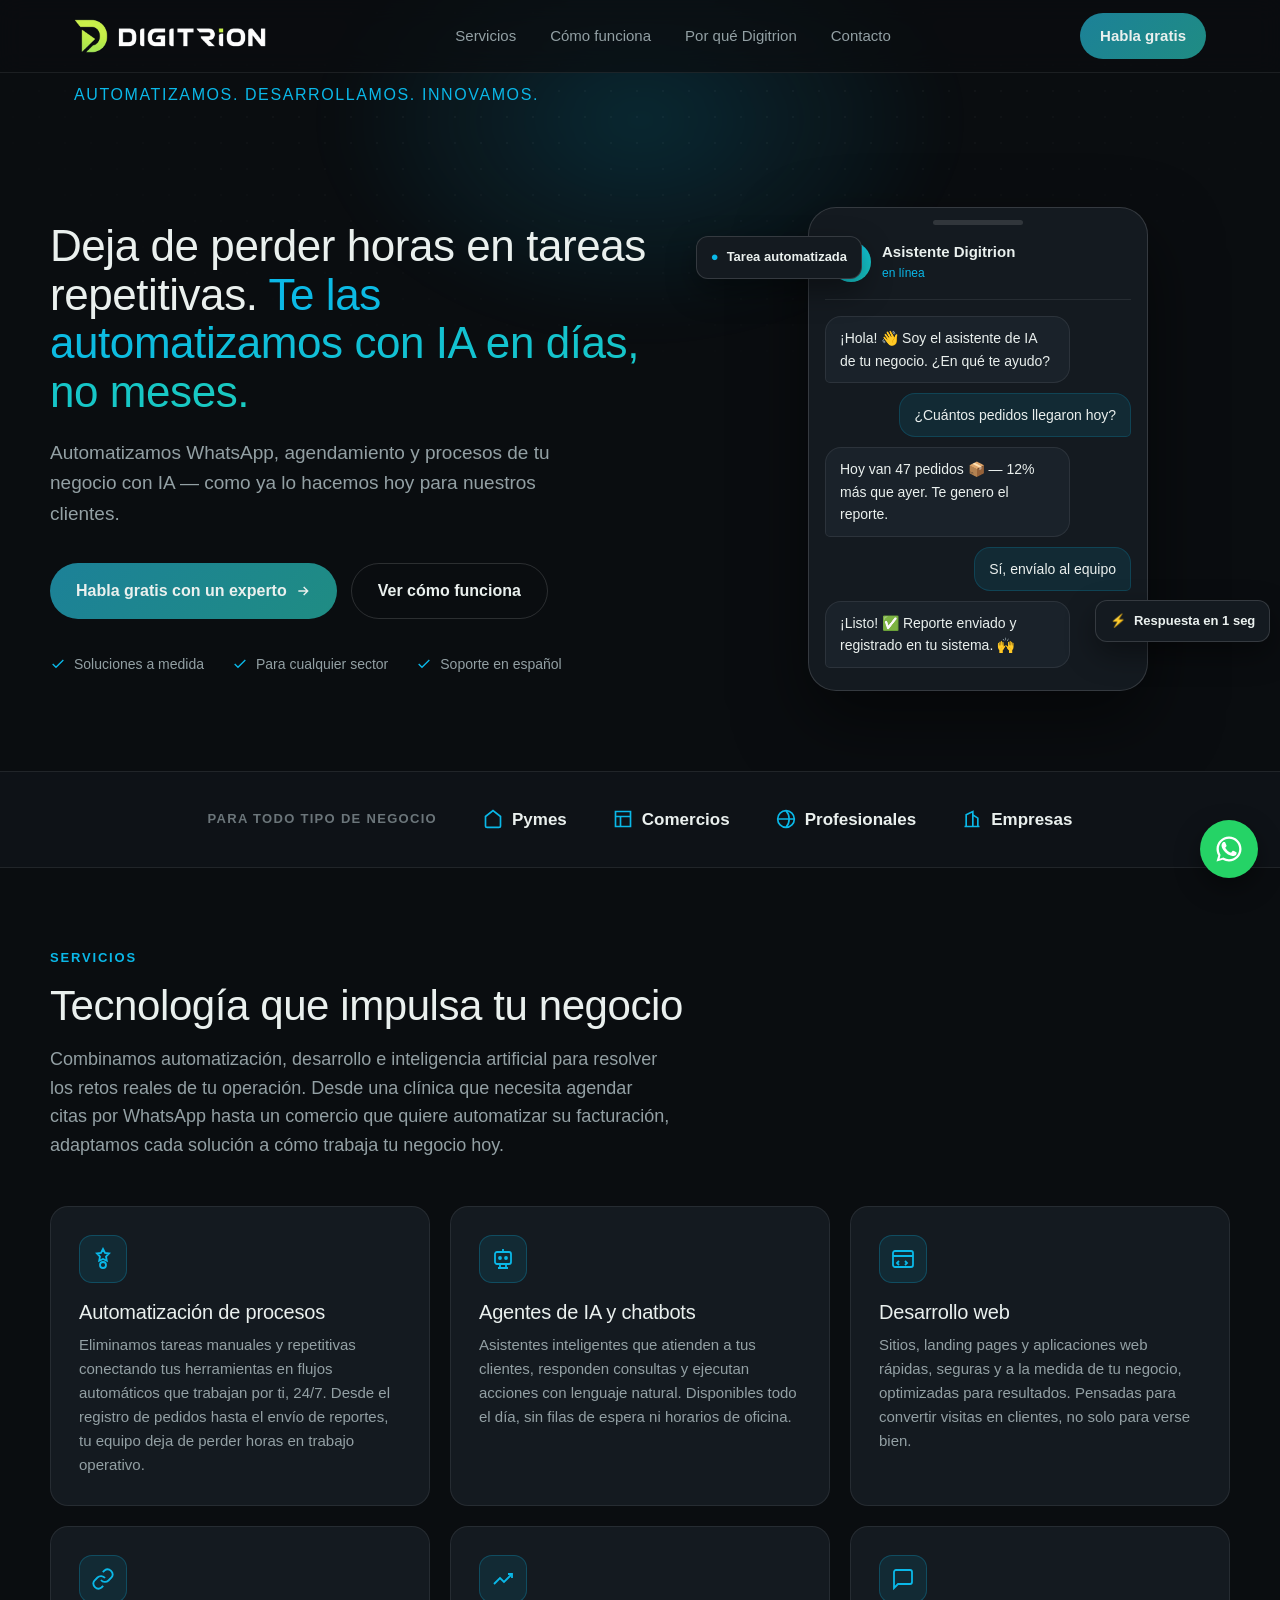
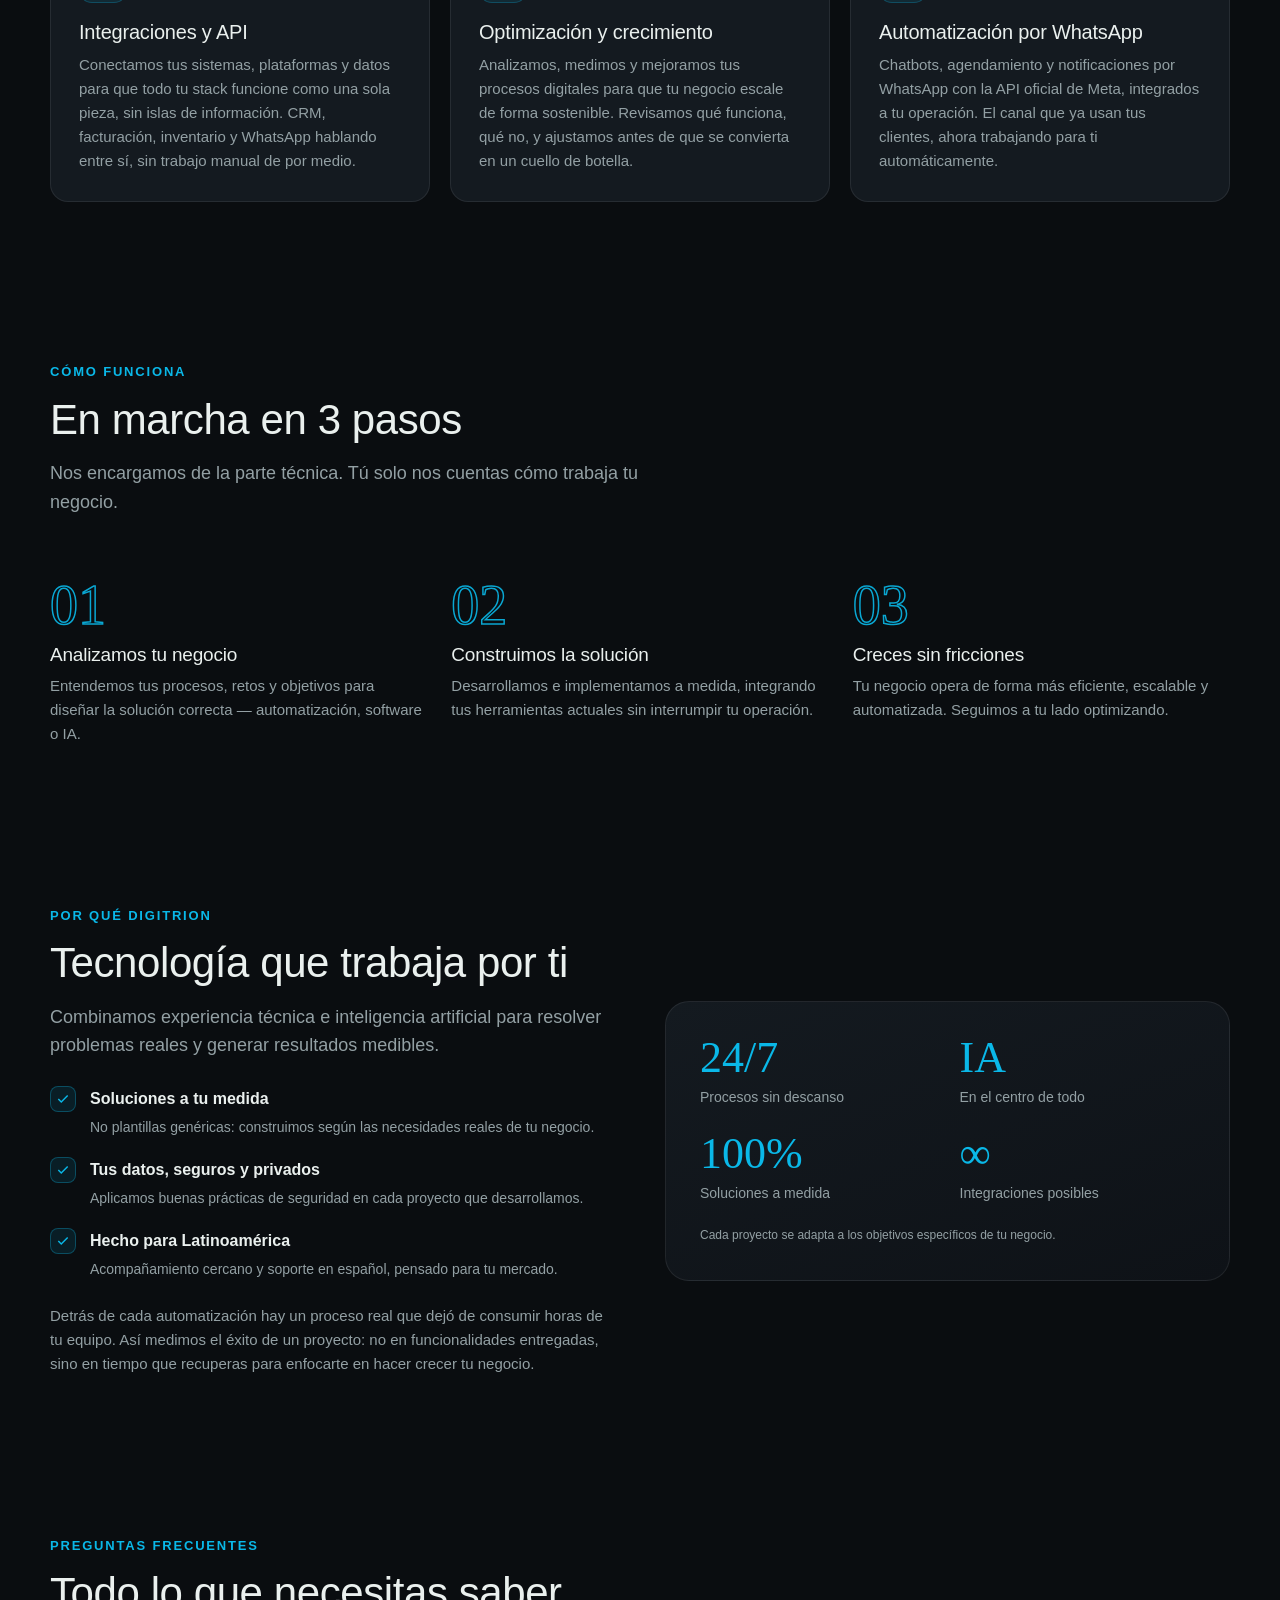
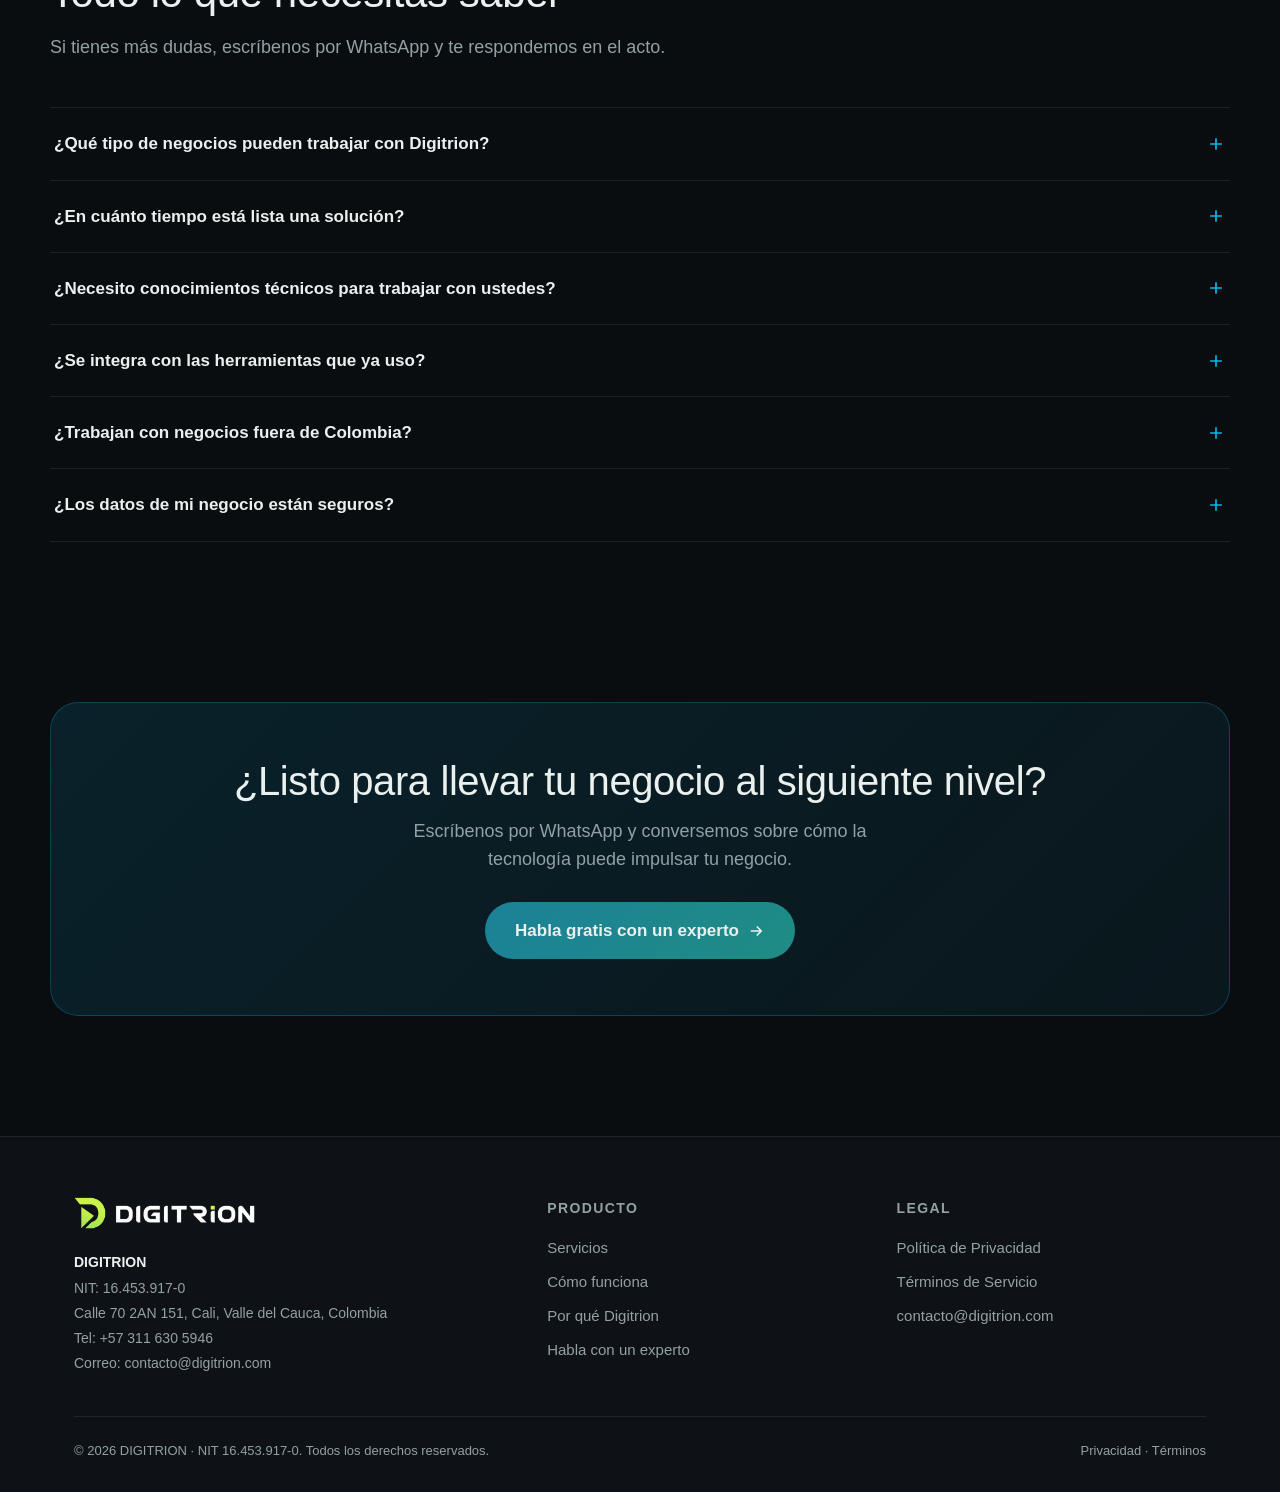
==== commit e378373e: "Optimiza logo a WebP y amplía copy de servicios - Logo en WebP con fallback a PNG (32.4 KB -> 18.6 K" ====
--- a/index.html
+++ b/index.html
@@ -57,7 +57,10 @@
   <div class="wrap">
     <nav>
       <a href="#" class="brand" aria-label="Digitrion - Inicio">
-        <img src="logo.png" alt="Digitrion" />
+        <picture>
+          <source srcset="logo.webp" type="image/webp">
+          <img src="logo.png" alt="Digitrion" />
+        </picture>
       </a>
       <div class="nav-links">
         <a href="#servicios">Servicios</a>
@@ -135,38 +138,38 @@
     <div class="reveal">
       <p class="eyebrow">Servicios</p>
       <h2 class="section-title">Tecnología que impulsa tu negocio</h2>
-      <p class="section-sub">Combinamos automatización, desarrollo e inteligencia artificial para resolver los retos reales de tu operación.</p>
+      <p class="section-sub">Combinamos automatización, desarrollo e inteligencia artificial para resolver los retos reales de tu operación. Desde una clínica que necesita agendar citas por WhatsApp hasta un comercio que quiere automatizar su facturación, adaptamos cada solución a cómo trabaja tu negocio hoy.</p>
     </div>
     <div class="grid-3">
       <div class="card reveal">
         <div class="ic-wrap"><svg viewBox="0 0 24 24"><path d="M12 2l2 4 4 .5-3 3 .8 4.3L12 12l-3.8 1.8.8-4.3-3-3 4-.5z"/><circle cx="12" cy="18" r="3"/></svg></div>
         <h3>Automatización de procesos</h3>
-        <p>Eliminamos tareas manuales y repetitivas conectando tus herramientas en flujos automáticos que trabajan por ti, 24/7.</p>
+        <p>Eliminamos tareas manuales y repetitivas conectando tus herramientas en flujos automáticos que trabajan por ti, 24/7. Desde el registro de pedidos hasta el envío de reportes, tu equipo deja de perder horas en trabajo operativo.</p>
       </div>
       <div class="card reveal">
         <div class="ic-wrap"><svg viewBox="0 0 24 24"><rect x="4" y="5" width="16" height="12" rx="2"/><circle cx="9" cy="11" r="1"/><circle cx="15" cy="11" r="1"/><path d="M9 17v3M15 17v3M7 21h10M12 2v3"/></svg></div>
         <h3>Agentes de IA y chatbots</h3>
-        <p>Asistentes inteligentes que atienden a tus clientes, responden consultas y ejecutan acciones con lenguaje natural.</p>
+        <p>Asistentes inteligentes que atienden a tus clientes, responden consultas y ejecutan acciones con lenguaje natural. Disponibles todo el día, sin filas de espera ni horarios de oficina.</p>
       </div>
       <div class="card reveal">
         <div class="ic-wrap"><svg viewBox="0 0 24 24"><rect x="2" y="4" width="20" height="16" rx="2"/><path d="M2 9h20M8 14l-2 2 2 2M14 14l2 2-2 2"/></svg></div>
         <h3>Desarrollo web</h3>
-        <p>Sitios, landing pages y aplicaciones web rápidas, seguras y a la medida de tu negocio, optimizadas para resultados.</p>
+        <p>Sitios, landing pages y aplicaciones web rápidas, seguras y a la medida de tu negocio, optimizadas para resultados. Pensadas para convertir visitas en clientes, no solo para verse bien.</p>
       </div>
       <div class="card reveal">
         <div class="ic-wrap"><svg viewBox="0 0 24 24"><path d="M10 13a5 5 0 007.5.5l3-3a5 5 0 00-7-7l-1.7 1.7"/><path d="M14 11a5 5 0 00-7.5-.5l-3 3a5 5 0 007 7l1.7-1.7"/></svg></div>
         <h3>Integraciones y API</h3>
-        <p>Conectamos tus sistemas, plataformas y datos para que todo tu stack funcione como una sola pieza, sin islas de información.</p>
+        <p>Conectamos tus sistemas, plataformas y datos para que todo tu stack funcione como una sola pieza, sin islas de información. CRM, facturación, inventario y WhatsApp hablando entre sí, sin trabajo manual de por medio.</p>
       </div>
       <div class="card reveal">
         <div class="ic-wrap"><svg viewBox="0 0 24 24"><path d="M3 17l6-6 4 4 7-7"/><path d="M17 7h4v4"/></svg></div>
         <h3>Optimización y crecimiento</h3>
-        <p>Analizamos, medimos y mejoramos tus procesos digitales para que tu negocio escale de forma sostenible.</p>
+        <p>Analizamos, medimos y mejoramos tus procesos digitales para que tu negocio escale de forma sostenible. Revisamos qué funciona, qué no, y ajustamos antes de que se convierta en un cuello de botella.</p>
       </div>
       <div class="card reveal">
         <div class="ic-wrap"><svg viewBox="0 0 24 24"><path d="M21 15a2 2 0 01-2 2H7l-4 4V5a2 2 0 012-2h14a2 2 0 012 2z"/></svg></div>
         <h3>Automatización por WhatsApp</h3>
-        <p>Chatbots, agendamiento y notificaciones por WhatsApp con la API oficial de Meta, integrados a tu operación.</p>
+        <p>Chatbots, agendamiento y notificaciones por WhatsApp con la API oficial de Meta, integrados a tu operación. El canal que ya usan tus clientes, ahora trabajando para ti automáticamente.</p>
       </div>
     </div>
   </section>
@@ -209,6 +212,7 @@
           <li><span class="chk"><svg viewBox="0 0 24 24" fill="none"><path d="M20 6L9 17l-5-5"/></svg></span><div><b>Tus datos, seguros y privados</b><span>Aplicamos buenas prácticas de seguridad en cada proyecto que desarrollamos.</span></div></li>
           <li><span class="chk"><svg viewBox="0 0 24 24" fill="none"><path d="M20 6L9 17l-5-5"/></svg></span><div><b>Hecho para Latinoamérica</b><span>Acompañamiento cercano y soporte en español, pensado para tu mercado.</span></div></li>
         </ul>
+        <p style="color:var(--muted);font-size:15px;margin-top:22px">Detrás de cada automatización hay un proceso real que dejó de consumir horas de tu equipo. Así medimos el éxito de un proyecto: no en funcionalidades entregadas, sino en tiempo que recuperas para enfocarte en hacer crecer tu negocio.</p>
       </div>
       <div class="stat-card reveal">
         <div class="stat-grid">
@@ -276,7 +280,10 @@
     <div class="foot-grid">
       <div>
         <a href="#" class="logo" aria-label="Digitrion">
-          <img src="logo.png" alt="Digitrion" height="32" />
+          <picture>
+            <source srcset="logo.webp" type="image/webp">
+            <img src="logo.png" alt="Digitrion" height="32" />
+          </picture>
         </a>
         <div class="legal-block">
           <strong>DIGITRION</strong><br>
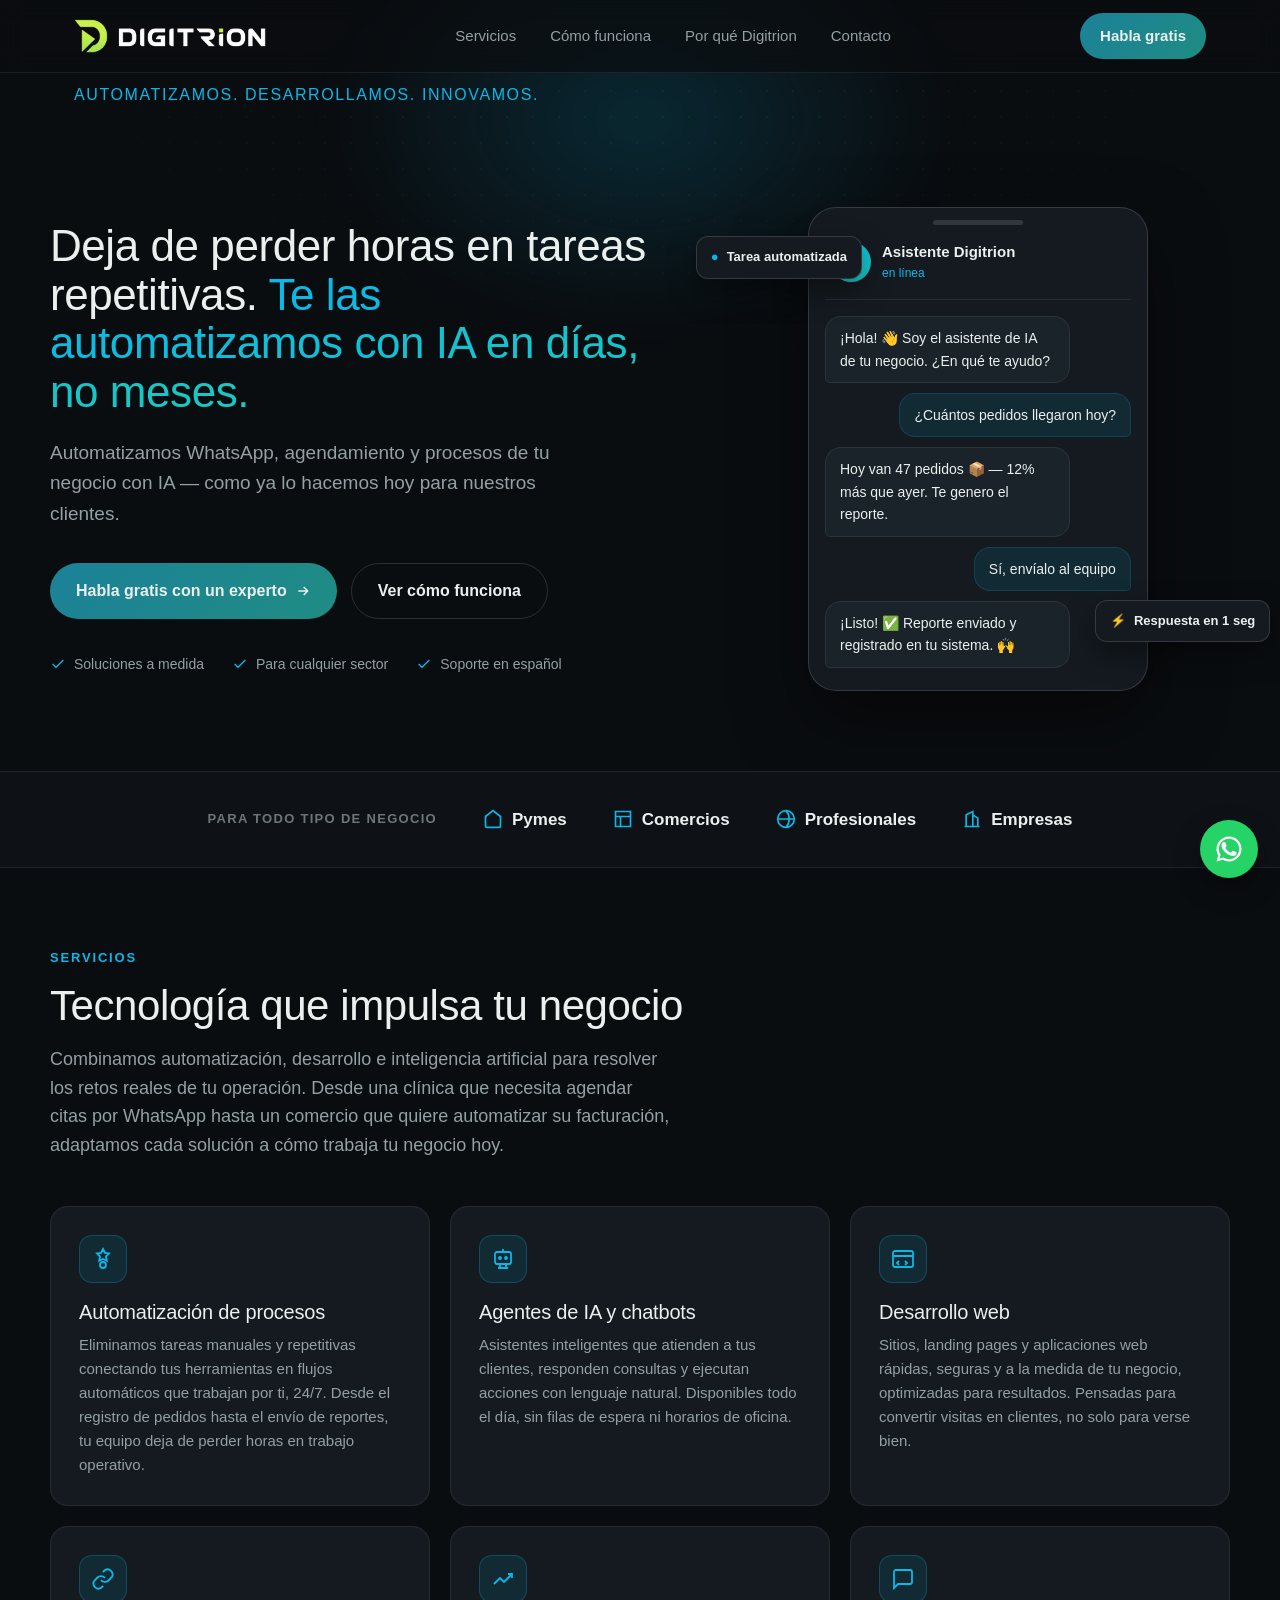
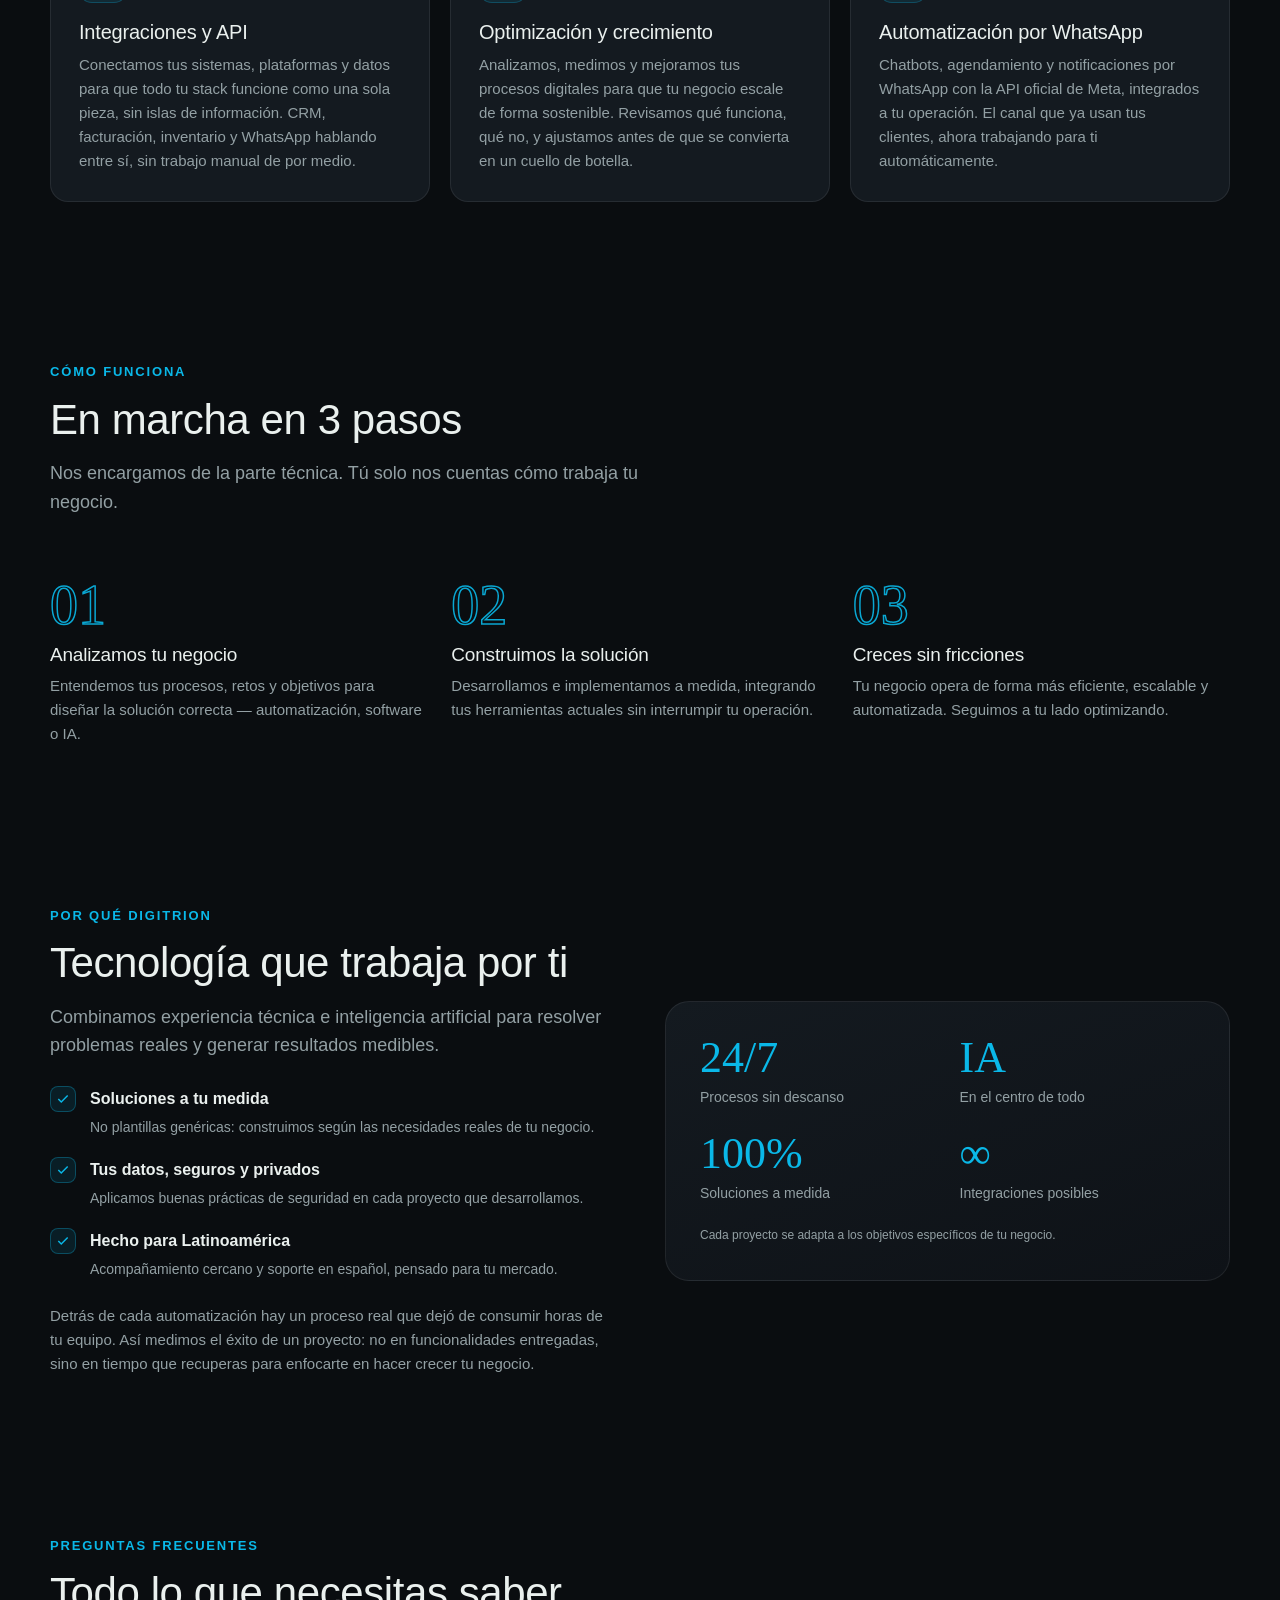
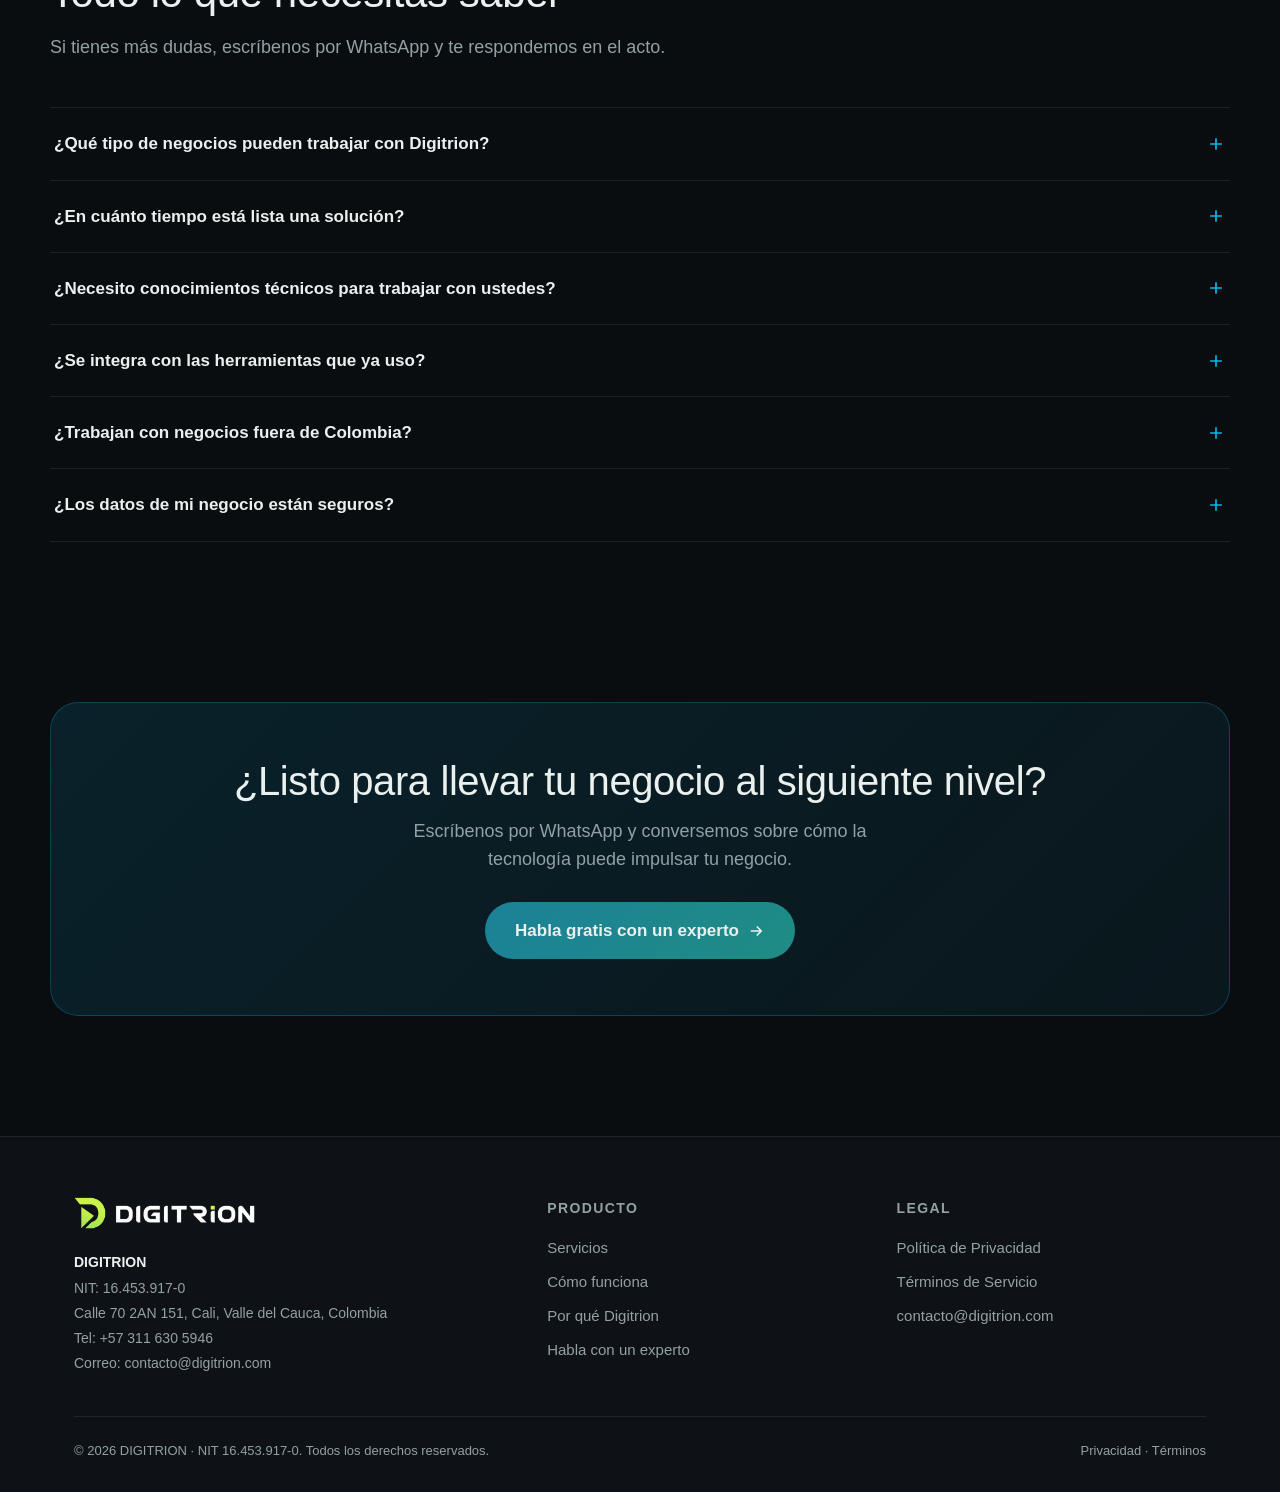
==== commit 34e4b477: "Forzar refresco de styles.css (Cloudflare tenía cacheada la versión vieja en el borde) Cloudflare ca" ====
--- a/index.html
+++ b/index.html
@@ -49,7 +49,7 @@
 <link rel="preconnect" href="https://fonts.googleapis.com">
 <link rel="preconnect" href="https://fonts.gstatic.com" crossorigin>
 <link href="https://fonts.googleapis.com/css2?family=Questrial&family=Manrope:wght@400;500;600;700&display=swap" rel="stylesheet">
-<link rel="stylesheet" href="/styles.css" />
+<link rel="stylesheet" href="/styles.css?v=2" />
 </head>
 <body>
 
--- a/styles.css
+++ b/styles.css
@@ -220,6 +220,8 @@
   }
   /* responsive — mobile medio */
   @media(max-width:640px){
+    /* Cabecera limpia (solo logo + hamburguesa); antes el botón de WhatsApp del header se salía de la pantalla en este rango de anchos. El CTA queda cubierto por el botón flotante. */
+    .nav-cta .btn-primary{display:none}
     .grid-3{grid-template-columns:1fr}
     .stat-grid{grid-template-columns:1fr 1fr}
     .section-pad{padding:56px 0}
@@ -243,8 +245,6 @@
     .card{padding:20px}
     .faq-q{font-size:15px}
     .faq-a{font-size:15px}
-    /* En móvil pequeño: cabecera limpia (solo logo + hamburguesa); el CTA de WhatsApp queda cubierto por el botón flotante */
-    .nav-cta .btn-primary{display:none}
     /* Touch targets mínimo 44px */
     .btn{min-height:44px}
     .nav-links a{min-height:44px;display:flex;align-items:center}
